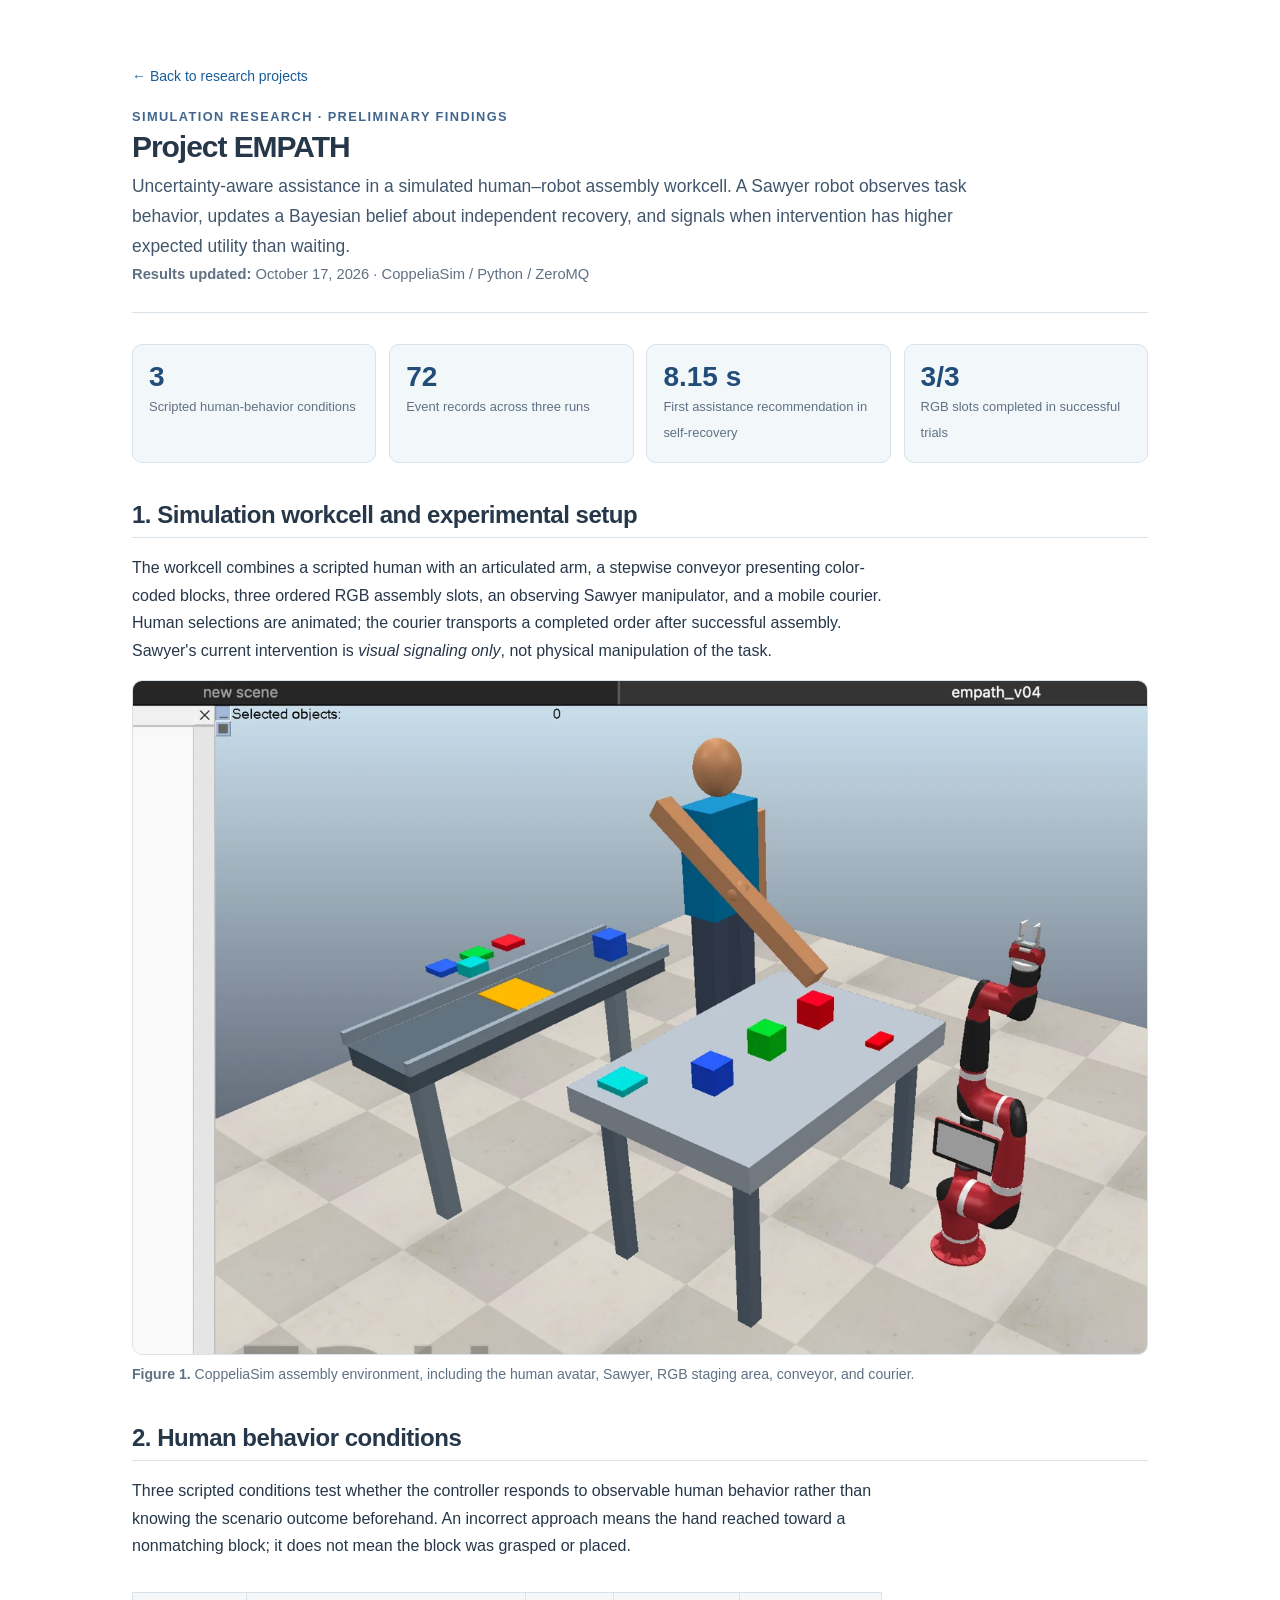
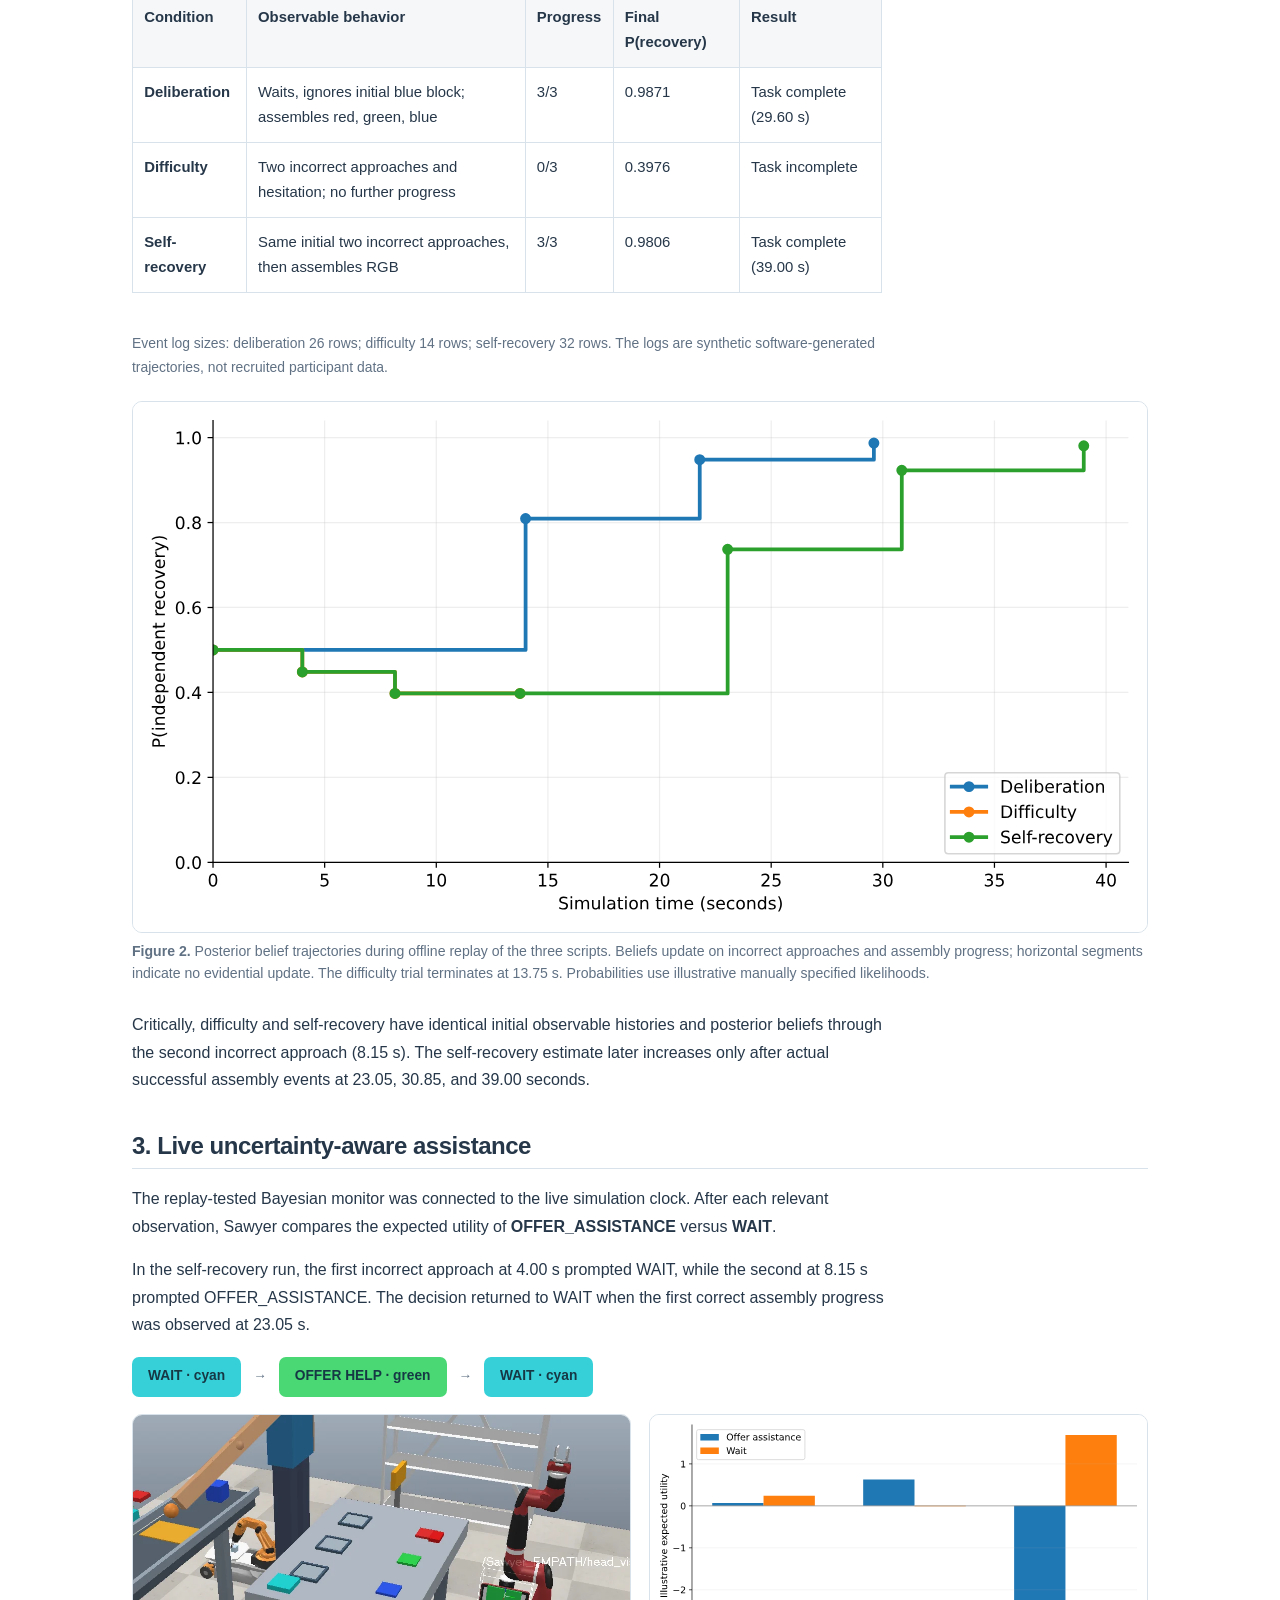
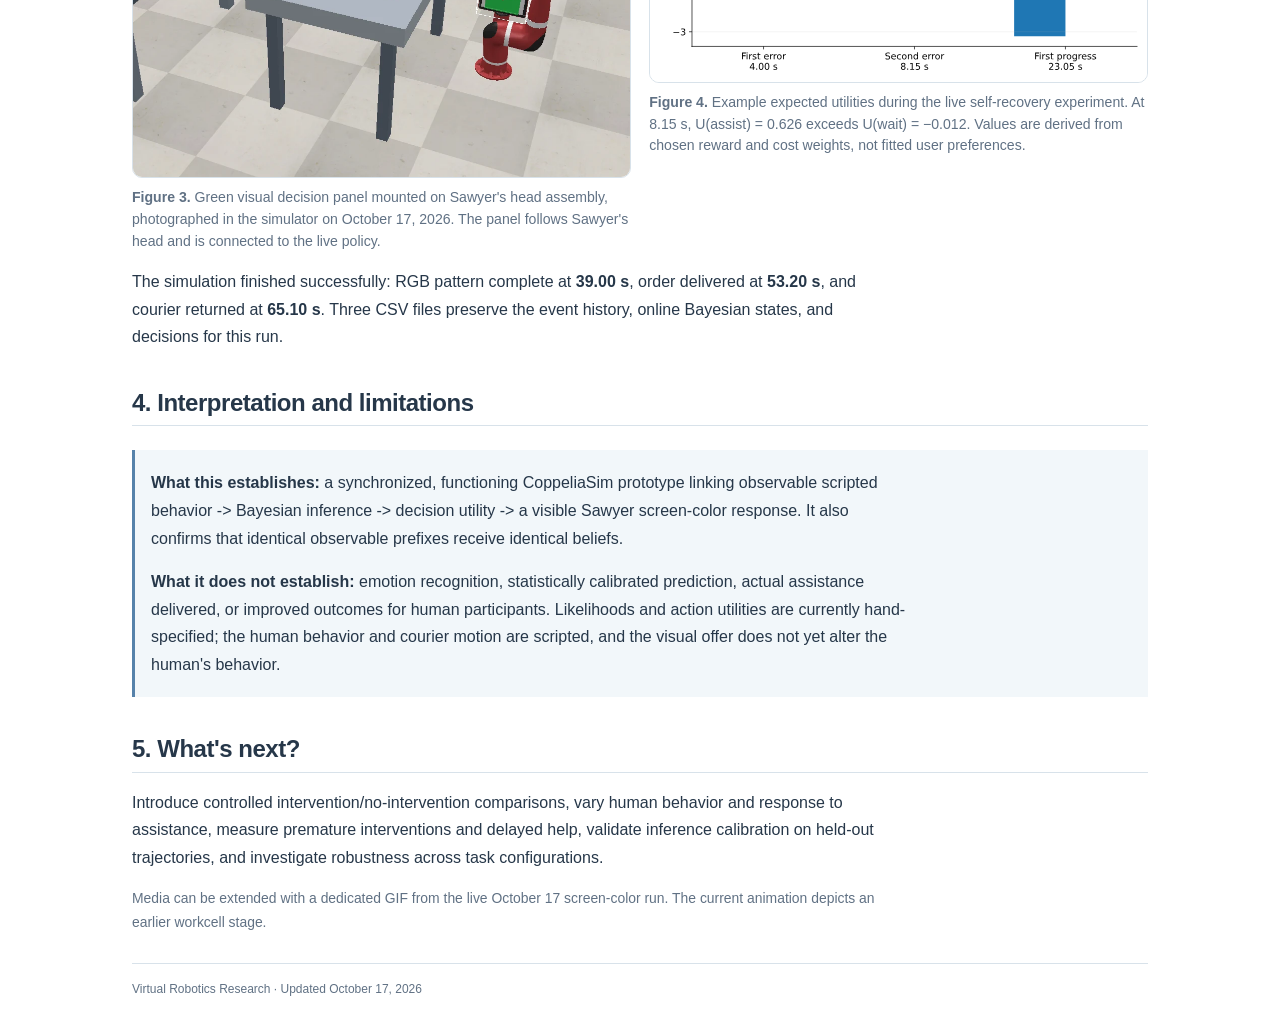
==== results/empath.html @ 3d7057f5 "Remove date line from empath.html Removed the date line from the live uncertainty-aware assistance s" ====
<!doctype html>
<html lang="en">
<head>
<meta charset="utf-8">
<meta name="viewport" content="width=device-width, initial-scale=1">
<meta name="description" content="Dated preliminary simulation results for Project EMPATH: online Bayesian human-state inference and uncertainty-aware robot assistance in CoppeliaSim.">
<title>Project EMPATH | Preliminary Results</title>
<link rel="stylesheet" href="../style.css">

<style>
  .empath-results {
    --ink: #263749;
    --muted: #607184;
    --line: #d8e2ea;
    --pale: #f2f7fa;
    color: var(--ink);
  }

  .empath-results h1 {
    letter-spacing: -.035em;
  }

  .empath-results h2 {
    margin-top: 2.25rem;
    border-bottom: 1px solid var(--line);
    padding-bottom: .45rem;
  }

  .empath-results h3 {
    margin: 1.2rem 0 .45rem;
  }

  .empath-results p {
    line-height: 1.72;
  }

  .empath-results .eyebrow {
    font-size: .8rem;
    letter-spacing: .11em;
    text-transform: uppercase;
    font-weight: 750;
    color: #41668e;
  }

  .empath-results .lead {
    max-width: 850px;
    font-size: 1.09rem;
    color: #41566c;
  }

  .empath-results .meta {
    font-size: .92rem;
    color: var(--muted);
  }

  .empath-results .metric-grid {
    display: grid;
    grid-template-columns: repeat(auto-fit, minmax(160px, 1fr));
    gap: .8rem;
    margin: 1.4rem 0;
  }

  .empath-results .metric {
    border: 1px solid var(--line);
    border-radius: 10px;
    background: var(--pale);
    padding: 1rem;
  }

  .empath-results .metric strong {
    display: block;
    font-size: 1.75rem;
    line-height: 1.15;
    color: #214d78;
  }

  .empath-results .metric span {
    font-size: .81rem;
    color: var(--muted);
  }

  .empath-results figure {
    margin: 1.35rem 0 1.65rem;
    padding: 0;
  }

  .empath-results figure img {
    display: block;
    width: 100%;
    height: auto;
    border: 1px solid var(--line);
    border-radius: 10px;
    background: white;
  }

  .empath-results figcaption {
    font-size: .88rem;
    line-height: 1.55;
    color: var(--muted);
    margin-top: .55rem;
  }

  .empath-results .figure-grid {
    display: grid;
    grid-template-columns: repeat(auto-fit, minmax(280px, 1fr));
    gap: 1.15rem;
  }

  .empath-results .figure-grid figure {
    margin: 0;
  }

  .empath-results .summary-table {
    width: 100%;
    border-collapse: collapse;
    font-size: .93rem;
  }

  .empath-results .summary-table th,
  .empath-results .summary-table td {
    padding: .78rem .7rem;
    border-bottom: 1px solid var(--line);
    text-align: left;
    vertical-align: top;
  }

  .empath-results .summary-table thead {
    background: var(--pale);
  }

  .empath-results .table-wrap {
    overflow-x: auto;
  }

  .empath-results .method-note {
    border-left: 3px solid #5682aa;
    padding: .2rem 1rem;
    background: var(--pale);
    margin: 1.5rem 0;
  }

  .empath-results .date-line {
    font-weight: 650;
    color: #426586;
  }

  .empath-results .screen-flow {
    display: flex;
    align-items: center;
    gap: .75rem;
    flex-wrap: wrap;
    margin: 1.1rem 0;
  }

  .empath-results .screen-flow span {
    display: inline-block;
    padding: .55rem 1rem;
    border-radius: 7px;
    color: #163845;
    font-weight: 750;
    font-size: .86rem;
  }

  .empath-results .screen-flow .cyan {
    background: #36d0d8;
  }

  .empath-results .screen-flow .green {
    background: #49d874;
  }

  .empath-results .screen-flow b {
    font-size: .85rem;
    color: var(--muted);
  }

  .empath-results .media-guide {
    font-size: .87rem;
    color: var(--muted);
  }

  @media (max-width: 600px) {
    .empath-results .summary-table {
      font-size: .82rem;
    }

    .empath-results .summary-table th,
    .empath-results .summary-table td {
      padding: .6rem .35rem;
    }
  }
</style>
</head>

<body>
<main class="site-wrap results-page empath-results">

<p>
  <a class="back-link" href="../index.html">
    ← Back to research projects
  </a>
</p>

<header class="masthead">
  <div class="eyebrow">
    Simulation research · Preliminary findings
  </div>

  <h1>Project EMPATH</h1>

  <p class="lead">
    Uncertainty-aware assistance in a simulated human–robot
    assembly workcell. A Sawyer robot observes task behavior,
    updates a Bayesian belief about independent recovery,
    and signals when intervention has higher expected utility
    than waiting.
  </p>

  <p class="meta">
    <strong>Results updated:</strong> October 17, 2026 ·
    CoppeliaSim / Python / ZeroMQ
  </p>
</header>

<div class="metric-grid" aria-label="Key experiment results">

  <div class="metric">
    <strong>3</strong>
    <span>Scripted human-behavior conditions</span>
  </div>

  <div class="metric">
    <strong>72</strong>
    <span>Event records across three runs</span>
  </div>

  <div class="metric">
    <strong>8.15 s</strong>
    <span>First assistance recommendation in self-recovery</span>
  </div>

  <div class="metric">
    <strong>3/3</strong>
    <span>RGB slots completed in successful trials</span>
  </div>

</div>


<!-- SECTION 1 -->

<section>
<h2>1. Simulation workcell and experimental setup</h2>

<p>
  The workcell combines a scripted human with an articulated
  arm, a stepwise conveyor presenting color-coded blocks,
  three ordered RGB assembly slots, an observing Sawyer
  manipulator, and a mobile courier. Human selections
  are animated; the courier transports a completed order
  after successful assembly. Sawyer's current intervention
  is <em>visual signaling only</em>, not physical manipulation
  of the task.
</p>

<div class="figure-grid">

  <figure>
    <img
      src="../assets/workcell-overview.webp"
      alt="CoppeliaSim workcell with human avatar, RGB blocks, conveyor, Sawyer robot and mobile courier"
      loading="lazy"
    >
    <figcaption>
      <strong>Figure 1.</strong>
      CoppeliaSim assembly environment, including the human
      avatar, Sawyer, RGB staging area, conveyor, and courier.
    </figcaption>
  </figure>


</div>
</section>


<!-- SECTION 2 -->

<section>
<h2>2. Human behavior conditions</h2>

<p>
  Three scripted conditions test whether the controller
  responds to observable human behavior rather than
  knowing the scenario outcome beforehand. An incorrect
  approach means the hand reached toward a nonmatching
  block; it does not mean the block was grasped or placed.
</p>

<div class="table-wrap">
<table class="summary-table">

<thead>
<tr>
  <th>Condition</th>
  <th>Observable behavior</th>
  <th>Progress</th>
  <th>Final P(recovery)</th>
  <th>Result</th>
</tr>
</thead>

<tbody>
<tr>
  <td><strong>Deliberation</strong></td>
  <td>
    Waits, ignores initial blue block;
    assembles red, green, blue
  </td>
  <td>3/3</td>
  <td>0.9871</td>
  <td>Task complete (29.60 s)</td>
</tr>

<tr>
  <td><strong>Difficulty</strong></td>
  <td>
    Two incorrect approaches and hesitation;
    no further progress
  </td>
  <td>0/3</td>
  <td>0.3976</td>
  <td>Task incomplete</td>
</tr>

<tr>
  <td><strong>Self-recovery</strong></td>
  <td>
    Same initial two incorrect approaches,
    then assembles RGB
  </td>
  <td>3/3</td>
  <td>0.9806</td>
  <td>Task complete (39.00 s)</td>
</tr>
</tbody>

</table>
</div>

<p class="media-guide">
  Event log sizes: deliberation 26 rows; difficulty 14 rows;
  self-recovery 32 rows. The logs are synthetic
  software-generated trajectories, not recruited participant data.
</p>

<figure>
  <img
    src="../assets/bayesian-trajectories.svg"
    alt="Step chart of recovery belief: deliberation rises from 0.5 to 0.987; difficulty falls to 0.398; self-recovery first falls to 0.398 then rises to 0.981"
    loading="lazy"
  >
  <figcaption>
    <strong>Figure 2.</strong>
    Posterior belief trajectories during offline replay
    of the three scripts. Beliefs update on incorrect
    approaches and assembly progress; horizontal segments
    indicate no evidential update. The difficulty trial
    terminates at 13.75 s. Probabilities use illustrative
    manually specified likelihoods.
  </figcaption>
</figure>

<p>
  Critically, difficulty and self-recovery have identical
  initial observable histories and posterior beliefs through
  the second incorrect approach (8.15 s). The self-recovery
  estimate later increases only after actual successful
  assembly events at 23.05, 30.85, and 39.00 seconds.
</p>

</section>


<!-- SECTION 3 -->

<section>
<h2>3. Live uncertainty-aware assistance</h2>

<p>
  The replay-tested Bayesian monitor was connected to
  the live simulation clock. After each relevant observation,
  Sawyer compares the expected utility of
  <strong>OFFER_ASSISTANCE</strong> versus
  <strong>WAIT</strong>.
</p>

<p>
  In the self-recovery run, the first incorrect approach
  at 4.00 s prompted WAIT, while the second at 8.15 s
  prompted OFFER_ASSISTANCE. The decision returned
  to WAIT when the first correct assembly progress
  was observed at 23.05 s.
</p>

<div class="screen-flow" aria-label="Screen color sequence">
  <span class="cyan">WAIT · cyan</span>
  <b>→</b>
  <span class="green">OFFER HELP · green</span>
  <b>→</b>
  <span class="cyan">WAIT · cyan</span>
</div>

<div class="figure-grid">

  <figure>
    <img
      src="../assets/sawyer-green-screen.webp"
      alt="Sawyer robot in CoppeliaSim with a green decision-display panel attached to its head"
      loading="lazy"
    >
    <figcaption>
      <strong>Figure 3.</strong>
      Green visual decision panel mounted on Sawyer's
      head assembly, photographed in the simulator
      on October 17, 2026. The panel follows Sawyer's head
      and is connected to the live policy.
    </figcaption>
  </figure>

  <figure>
    <img
      src="../assets/decision-utilities.svg"
      alt="Bar chart of calculated utilities for assisting and waiting after first error, second error, and first assembly progress"
      loading="lazy"
    >
    <figcaption>
      <strong>Figure 4.</strong>
      Example expected utilities during the live
      self-recovery experiment. At 8.15 s,
      U(assist) = 0.626 exceeds U(wait) = −0.012.
      Values are derived from chosen reward and cost weights,
      not fitted user preferences.
    </figcaption>
  </figure>

</div>

<p>
  The simulation finished successfully: RGB pattern complete
  at <strong>39.00 s</strong>, order delivered at
  <strong>53.20 s</strong>, and courier returned at
  <strong>65.10 s</strong>. Three CSV files preserve the
  event history, online Bayesian states, and decisions
  for this run.
</p>

</section>


<!-- SECTION 4 -->

<section>
<h2>4. Interpretation and limitations</h2>

<div class="method-note">

  <p>
    <strong>What this establishes:</strong>
    a synchronized, functioning CoppeliaSim prototype
    linking observable scripted behavior -> Bayesian inference
    -> decision utility -> a visible Sawyer screen-color response.
    It also confirms that identical observable prefixes
    receive identical beliefs.
  </p>

  <p>
    <strong>What it does not establish:</strong>
    emotion recognition, statistically calibrated prediction,
    actual assistance delivered, or improved outcomes for
    human participants. Likelihoods and action utilities
    are currently hand-specified; the human behavior and
    courier motion are scripted, and the visual offer does
    not yet alter the human's behavior.
  </p>

</div>
</section>


<!-- SECTION 5 -->

<section>
<h2>5. What's next?</h2>

<p>
  Introduce controlled intervention/no-intervention
  comparisons, vary human behavior and response to
  assistance, measure premature interventions and delayed
  help, validate inference calibration on held-out
  trajectories, and investigate robustness across
  task configurations.
</p>

<p class="media-guide">
  Media can be extended with a dedicated GIF from the
  live October 17 screen-color run. The current animation
  depicts an earlier workcell stage.
</p>

</section>

<footer>
  <span>
    Virtual Robotics Research · Updated October 17, 2026
  </span>
</footer>

</main>
</body>
</html>
---- style.css ----
:root{color-scheme:light;--ink:#212830;--muted:#667282;--link:#185c99;--line:#e2e7ed}
*{box-sizing:border-box}
html{scroll-behavior:smooth}
body{margin:0;background:#fff;color:var(--ink);font:16px/1.65 Arial,Helvetica,sans-serif}
.site-wrap{max-width:1080px;margin:0 auto;padding:46px 32px 24px}
h1,h2,h3{line-height:1.3;letter-spacing:-.02em}
h1{font-size:30px;margin:0 0 6px;font-weight:700}
.masthead p{margin:0;color:var(--muted);font-size:14px}
.masthead{border-bottom:1px solid var(--line);padding-bottom:25px;margin-bottom:31px}
h2{font-size:24px;margin:0 0 12px}
.intro{max-width:820px;margin:0 0 30px;color:#4d5967}
.project{display:grid;grid-template-columns:295px minmax(0,1fr);align-items:start;gap:28px;padding:26px 0;border-top:1px solid var(--line)}
.project-media{margin:0}.project-media img{display:block;width:100%;height:auto;aspect-ratio:320/205;object-fit:cover;border:1px solid #e2e8ee;border-radius:3px}
.project-details h3{font-size:19px;margin:0 0 6px;font-weight:700}
.project-meta{font-size:13px;color:var(--muted);margin:0 0 12px}
.project-details p:not(.project-meta):not(.project-links){margin:0 0 12px}
.project-links{margin:14px 0 0;font-size:14px;font-weight:600;display:flex;flex-wrap:wrap;gap:18px}
a{color:var(--link);text-decoration:none}a:hover{text-decoration:underline}a:focus-visible{outline:2px solid var(--link);outline-offset:3px}
.external{font-size:12px}
footer{border-top:1px solid var(--line);padding-top:16px;margin-top:28px;color:var(--muted);font-size:12px}
.results-page h2{margin-top:35px}.results-page h3{font-size:18px;margin-bottom:5px}.results-page p{max-width:760px}.back-link{font-size:14px}.summary-table{border-collapse:collapse;width:100%;max-width:750px;font-size:14px;margin:16px 0 25px}.summary-table th,.summary-table td{padding:11px 13px;border:1px solid var(--line);text-align:left;vertical-align:top}.summary-table th{background:#f5f7f9}.note{color:var(--muted);font-size:13px}
@media(max-width:680px){.site-wrap{padding:26px 20px 20px}h1{font-size:26px}.project{grid-template-columns:1fr;gap:15px}.project-media{max-width:420px}.intro{margin-bottom:24px}}

.project-status { display: inline-block; font-size: 0.82rem; font-weight: 650; color: #305789; background: #eaf2ff; border-radius: 3px; padding: 3px 8px; margin: 5px 0 8px; }

.dev-name {
  font-size: 1.1rem;
  font-weight: 600;
  color: #273447;
  margin: 8px 0;
}
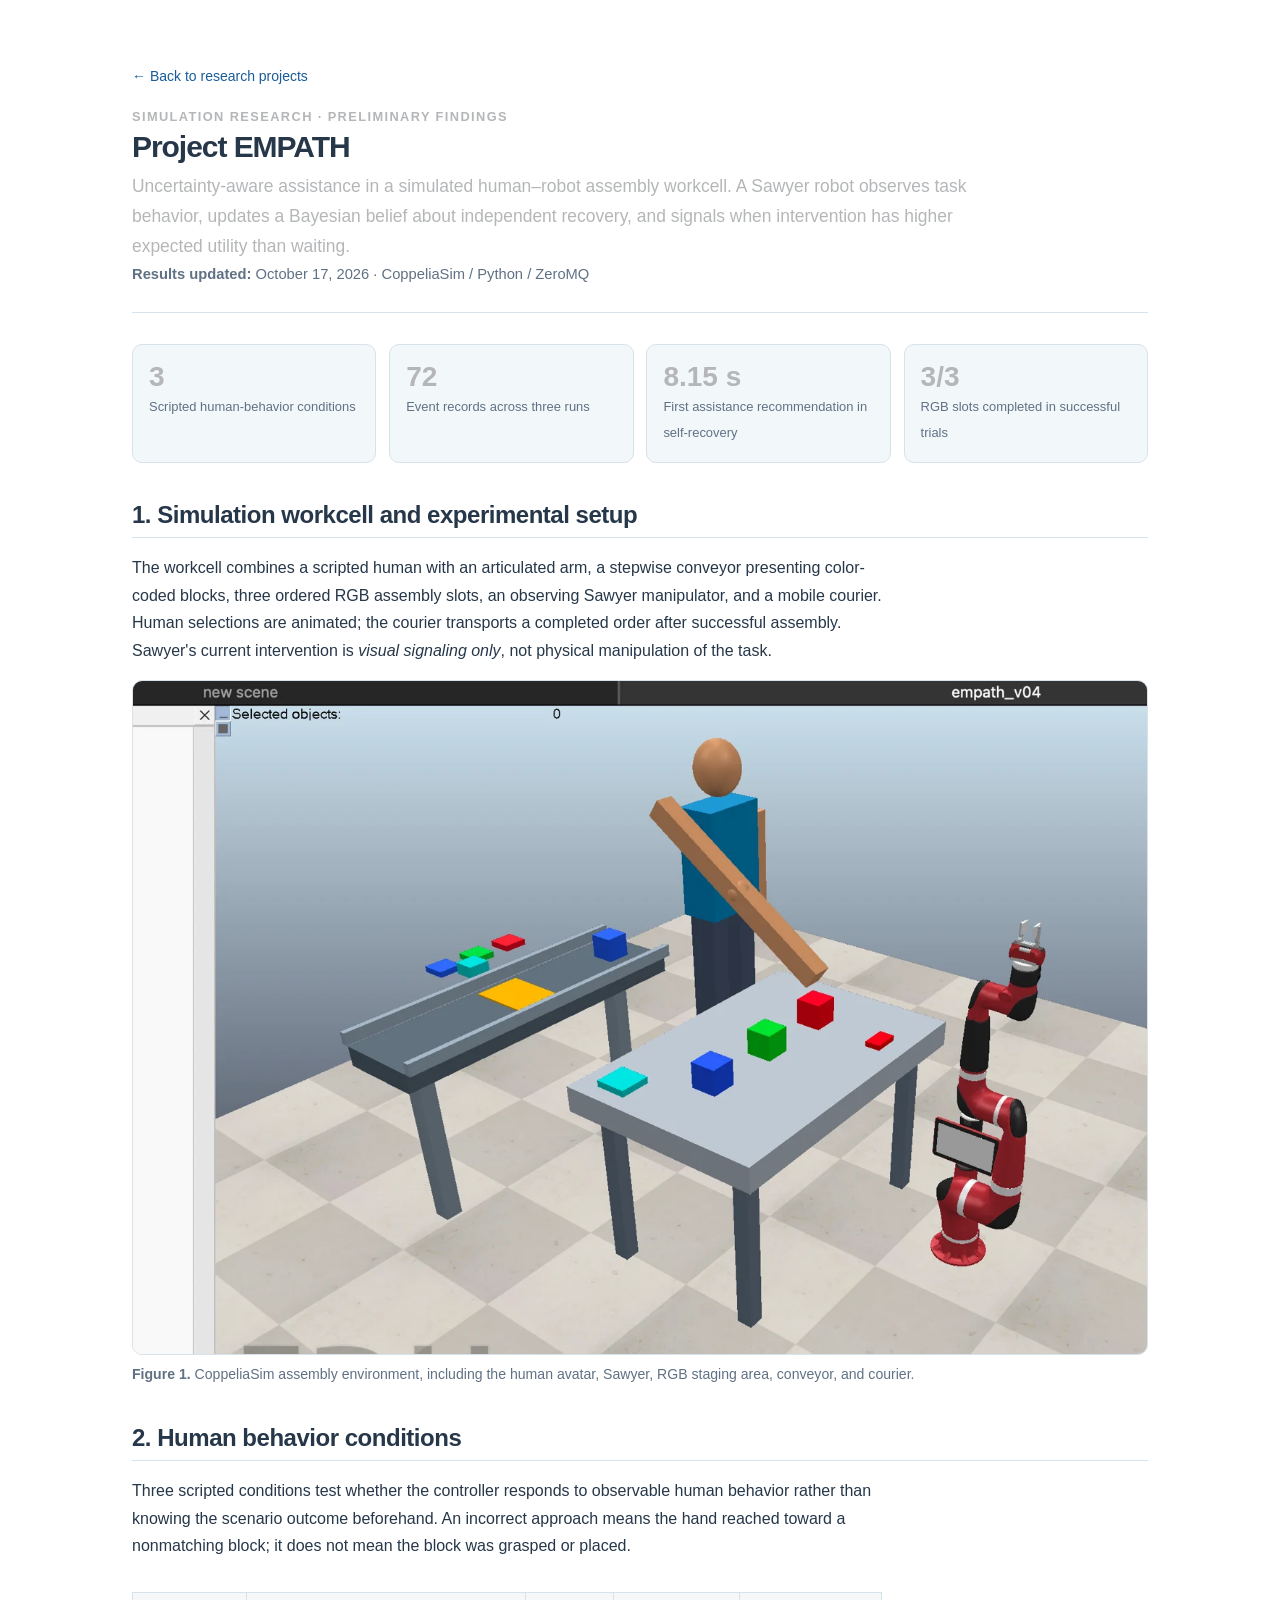
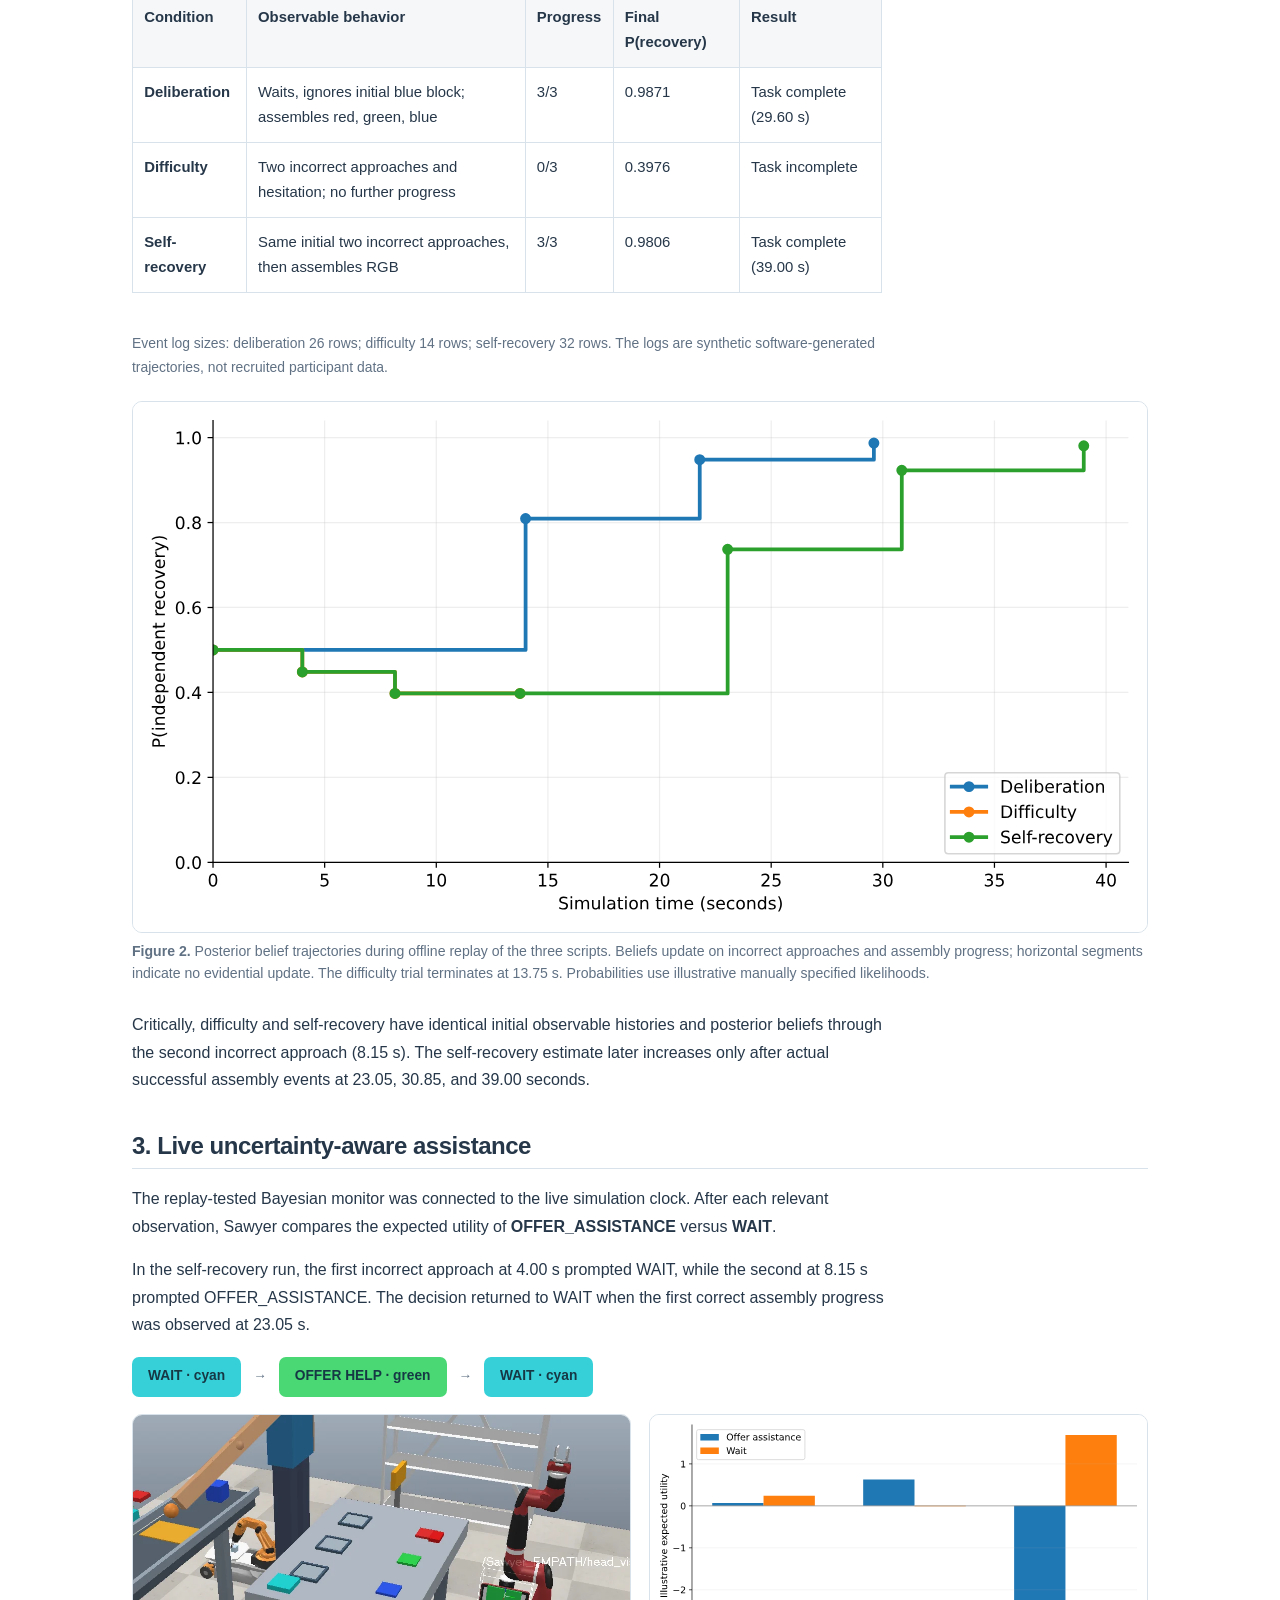
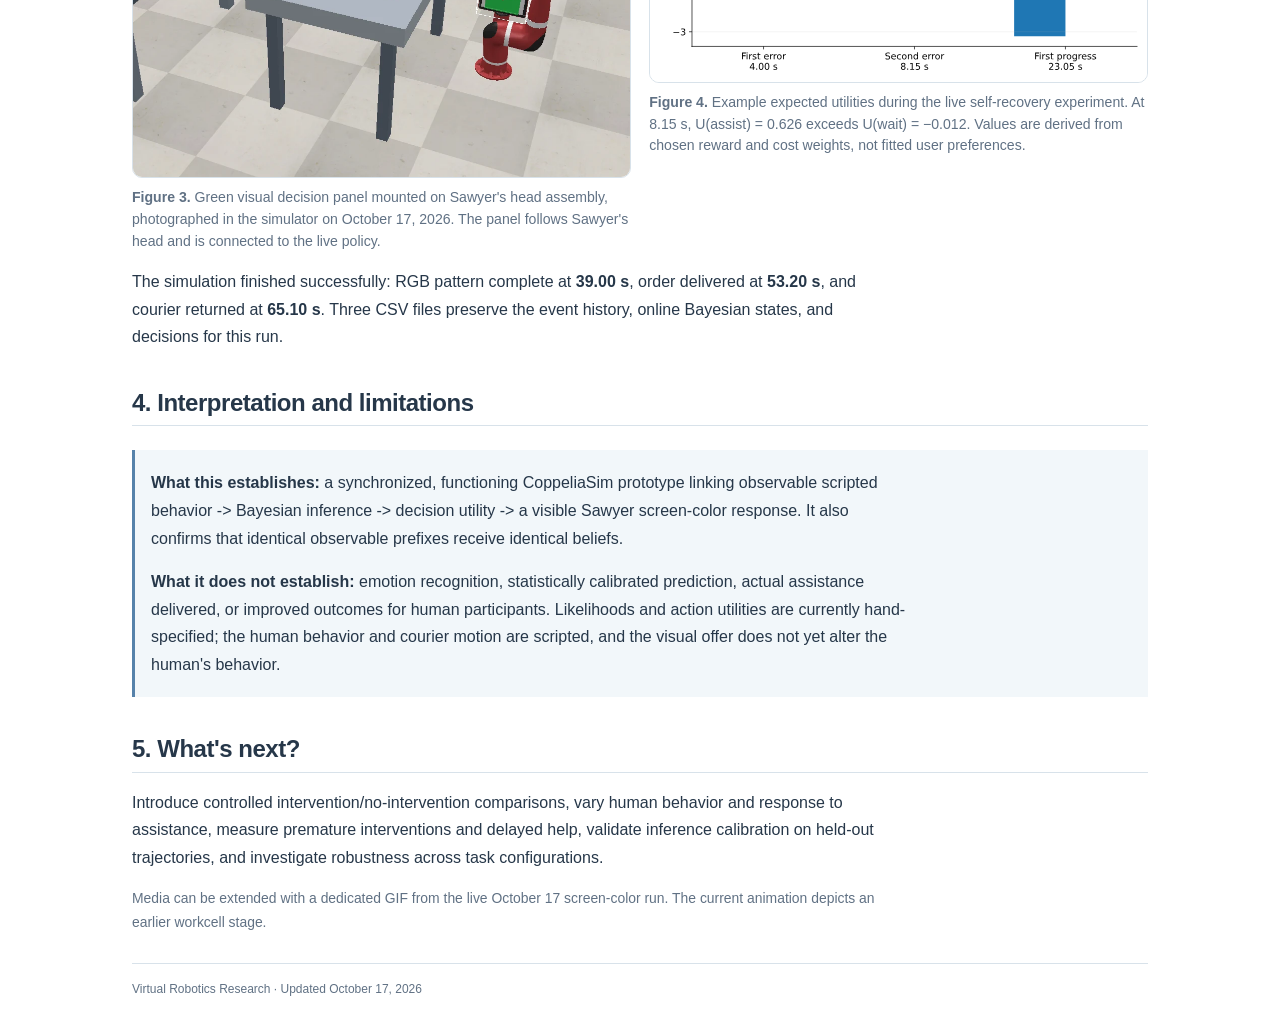
==== commit ce589629: "Change text colors in empath.html to #B4B6B8" ====
--- a/results/empath.html
+++ b/results/empath.html
@@ -40,13 +40,13 @@
     letter-spacing: .11em;
     text-transform: uppercase;
     font-weight: 750;
-    color: #41668e;
+    color: #B4B6B8;
   }
 
   .empath-results .lead {
     max-width: 850px;
     font-size: 1.09rem;
-    color: #41566c;
+    color: #B4B6B8;
   }
 
   .empath-results .meta {
@@ -72,7 +72,7 @@
     display: block;
     font-size: 1.75rem;
     line-height: 1.15;
-    color: #214d78;
+    color: #B4B6B8;
   }
 
   .empath-results .metric span {
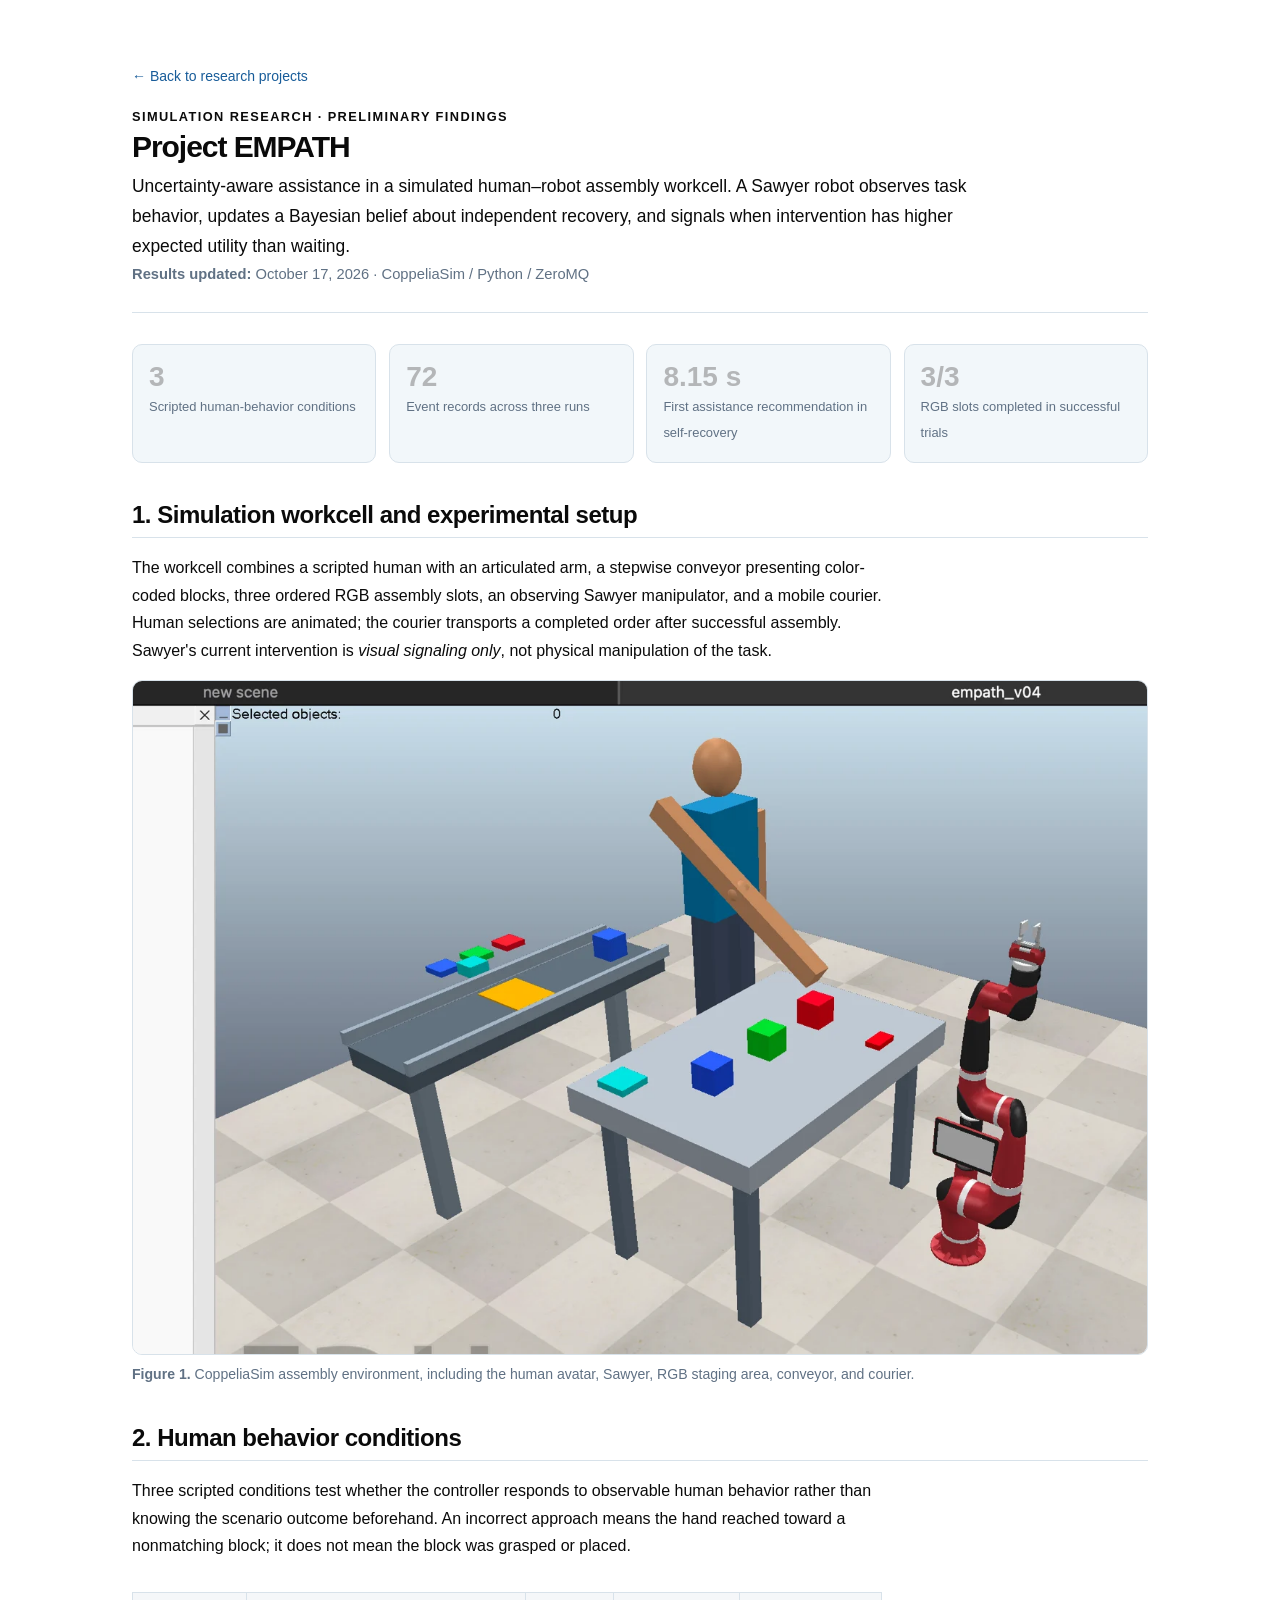
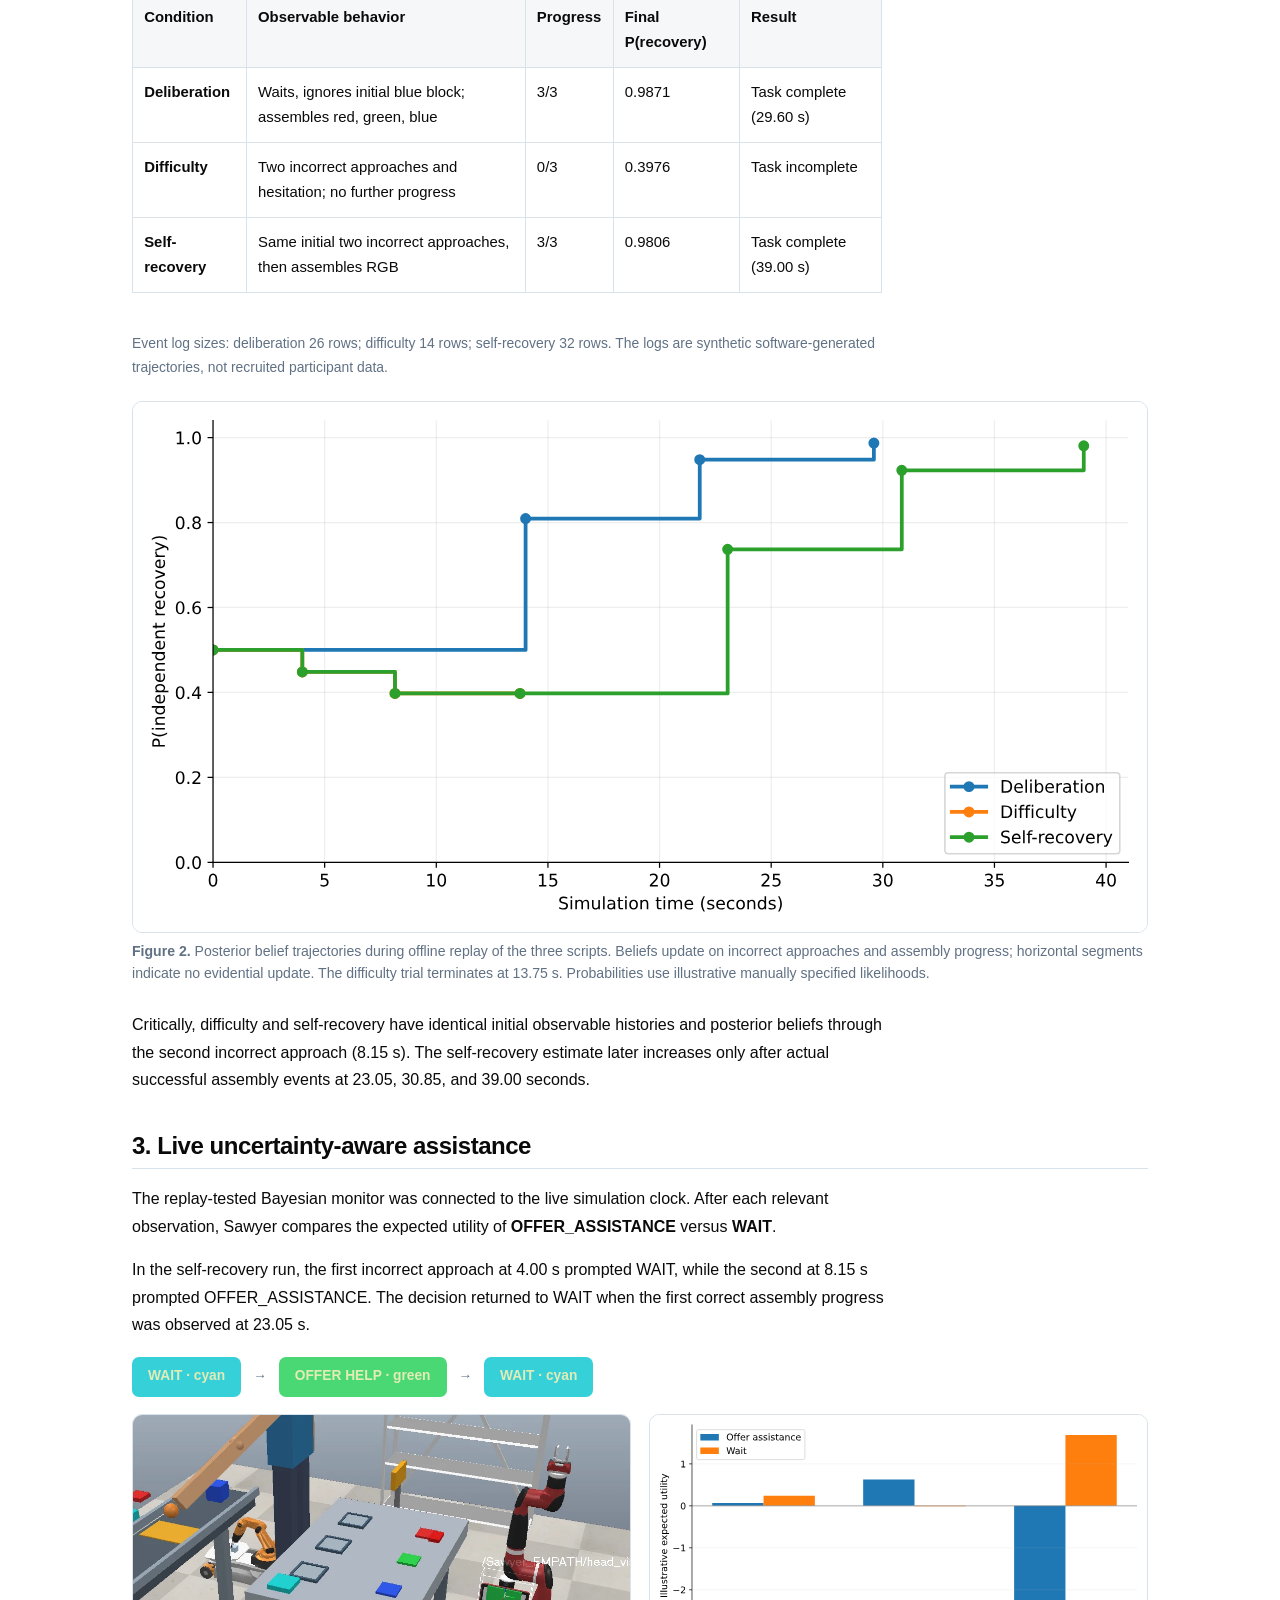
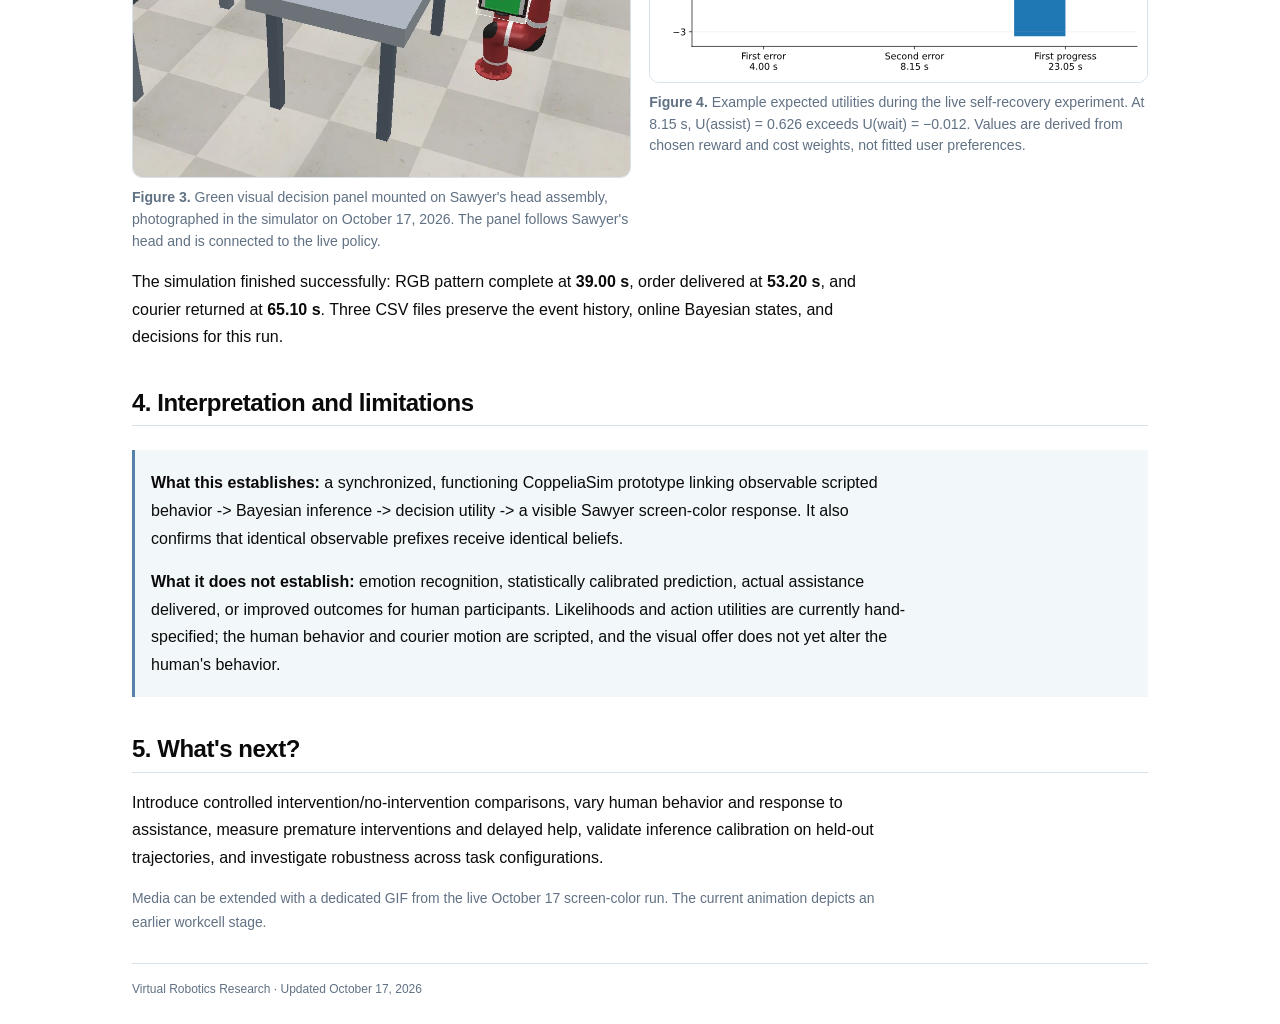
==== commit 1dfd40a6: "Change color variables in empath.html" ====
--- a/results/empath.html
+++ b/results/empath.html
@@ -10,7 +10,7 @@
 
 <style>
   .empath-results {
-    --ink: #263749;
+    --ink: #0A0A0A;
     --muted: #607184;
     --line: #d8e2ea;
     --pale: #f2f7fa;
@@ -40,13 +40,13 @@
     letter-spacing: .11em;
     text-transform: uppercase;
     font-weight: 750;
-    color: #B4B6B8;
+    color: #0A0A0A;
   }
 
   .empath-results .lead {
     max-width: 850px;
     font-size: 1.09rem;
-    color: #B4B6B8;
+    color: #0A0A0A;
   }
 
   .empath-results .meta {
@@ -157,7 +157,7 @@
     display: inline-block;
     padding: .55rem 1rem;
     border-radius: 7px;
-    color: #163845;
+    color: #E3EBB7;
     font-weight: 750;
     font-size: .86rem;
   }
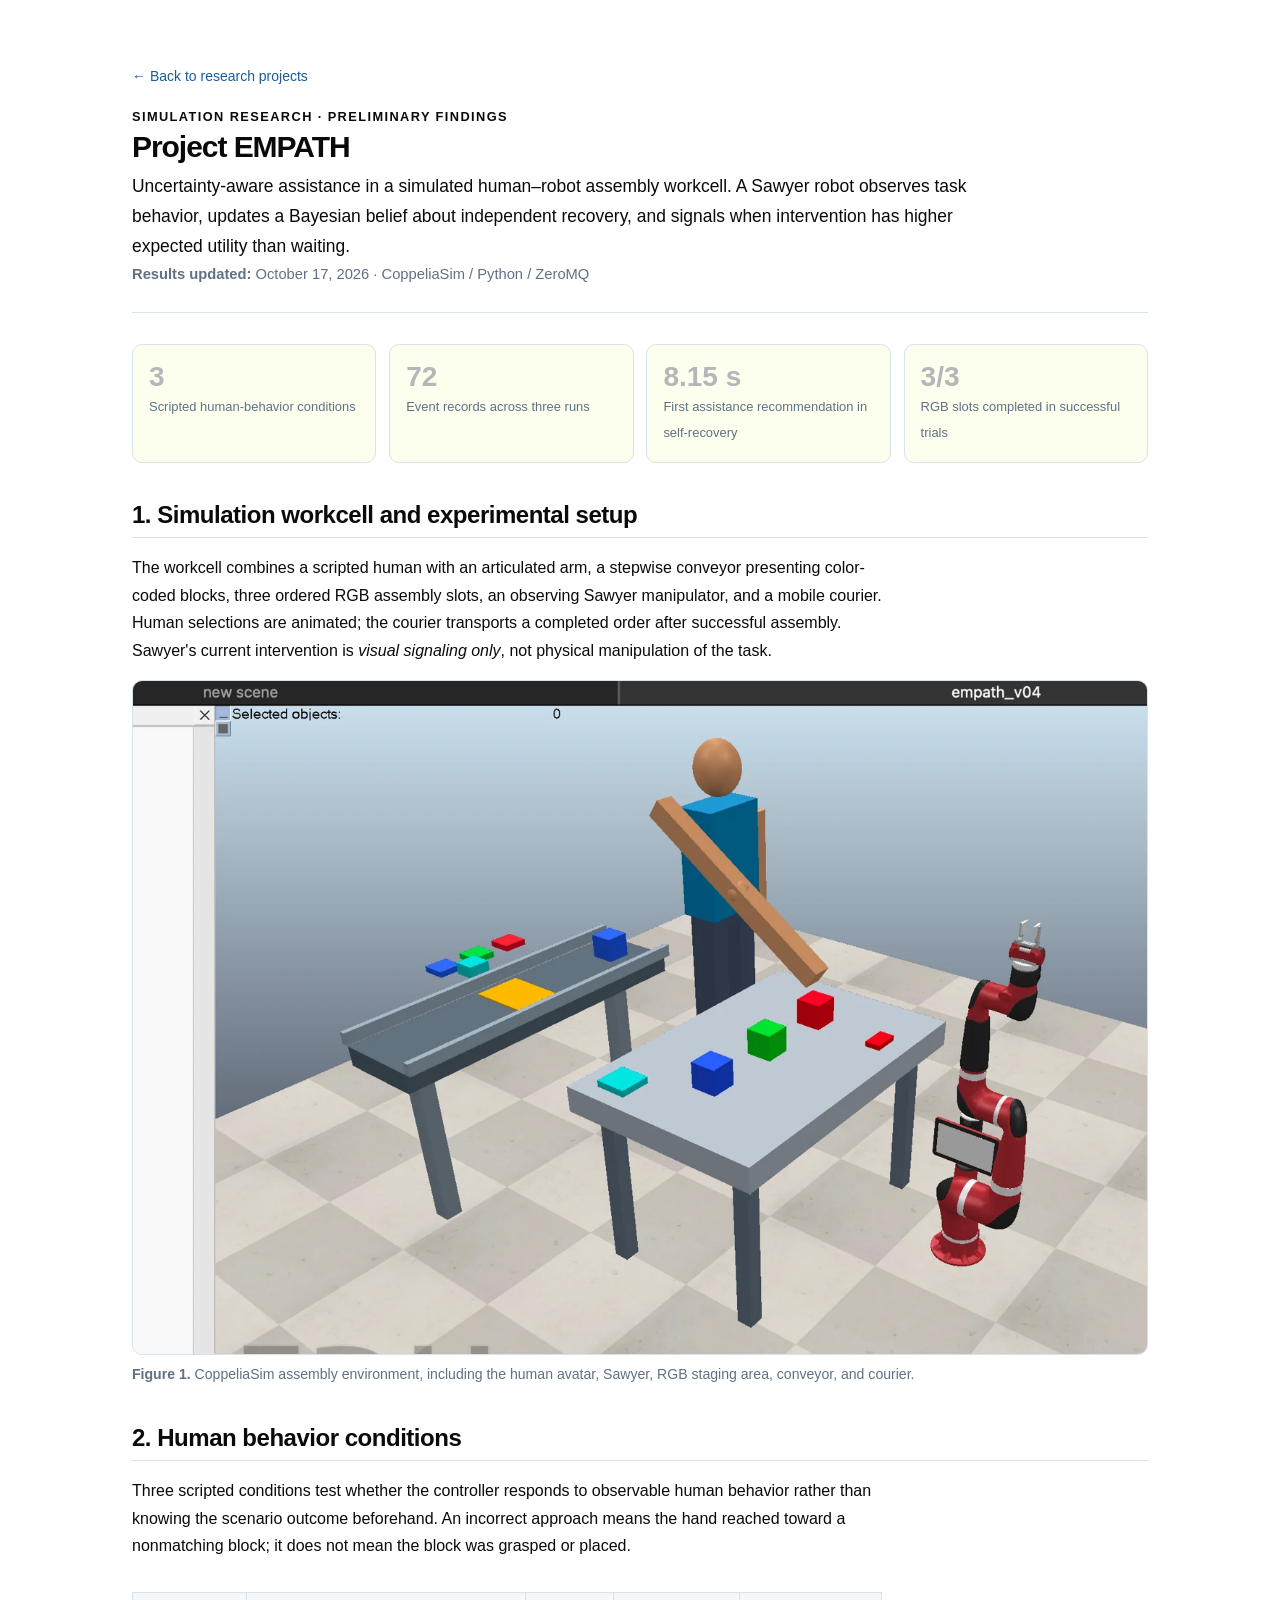
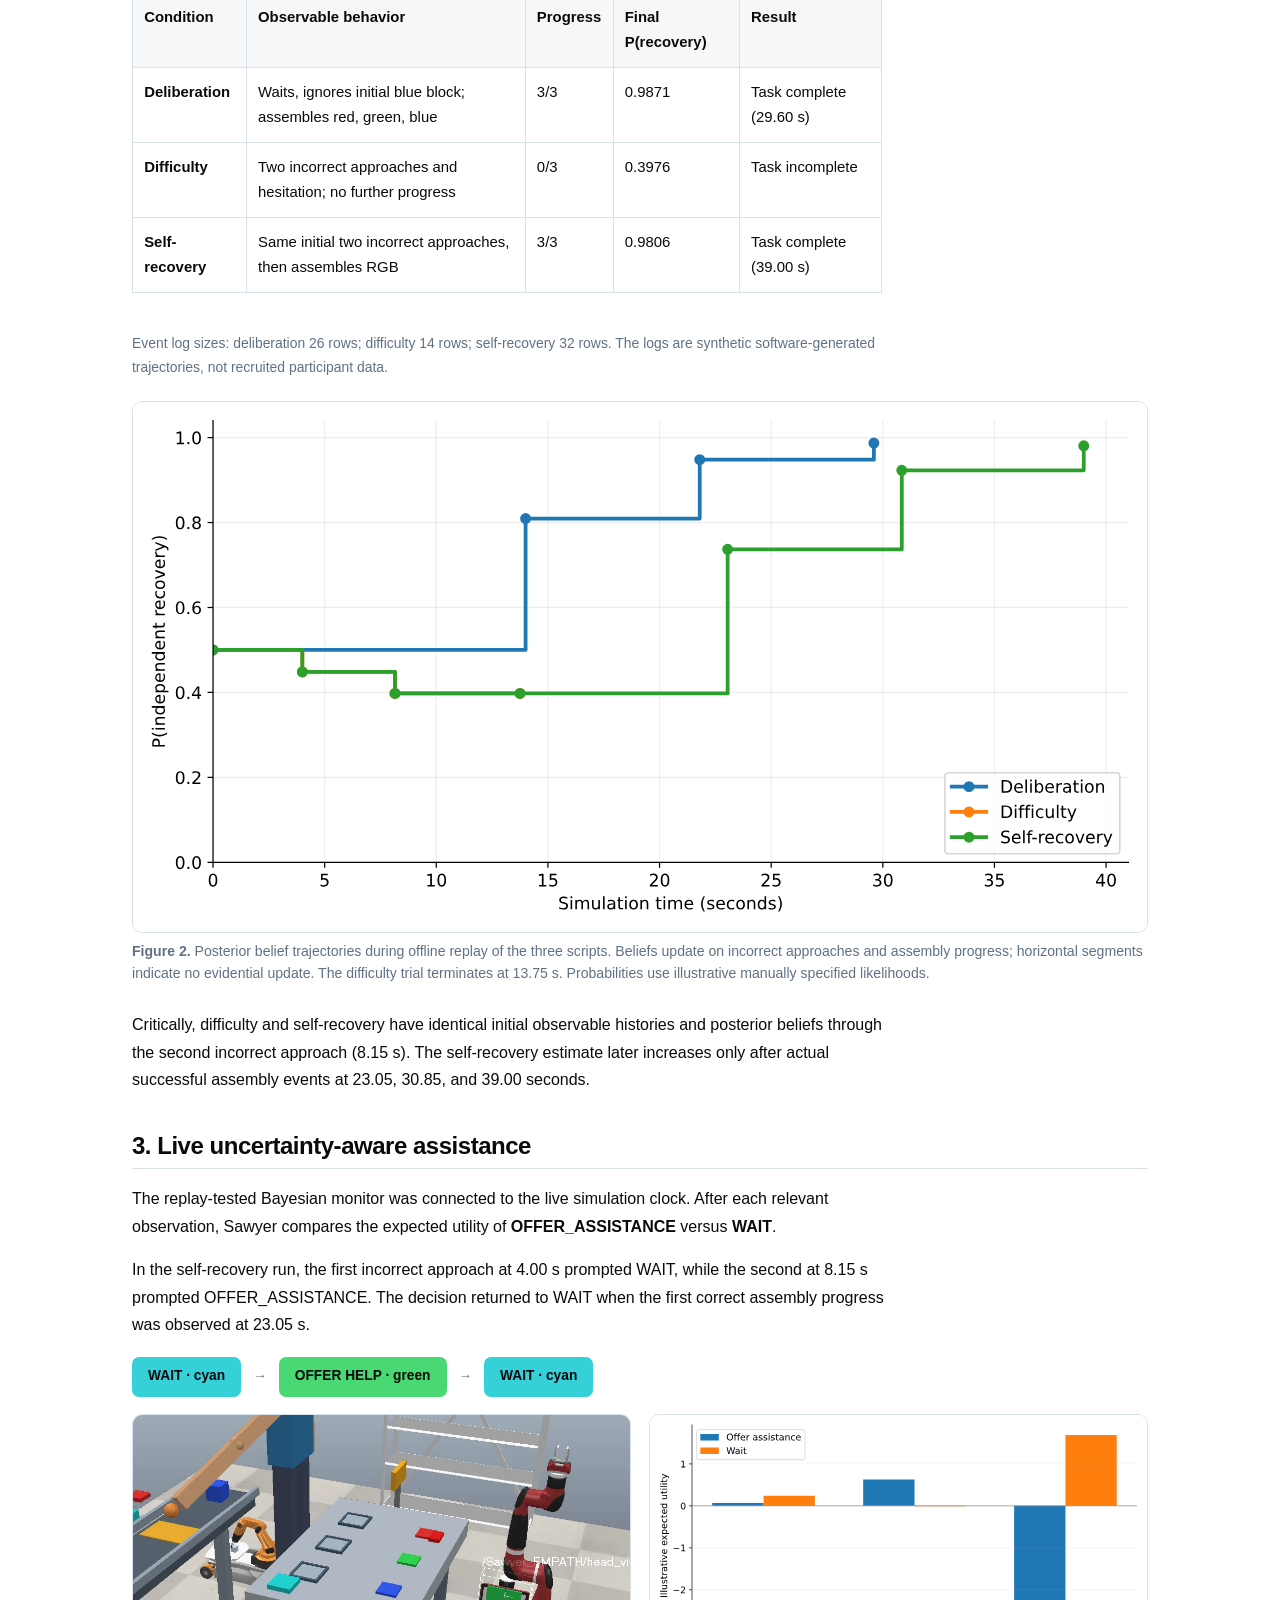
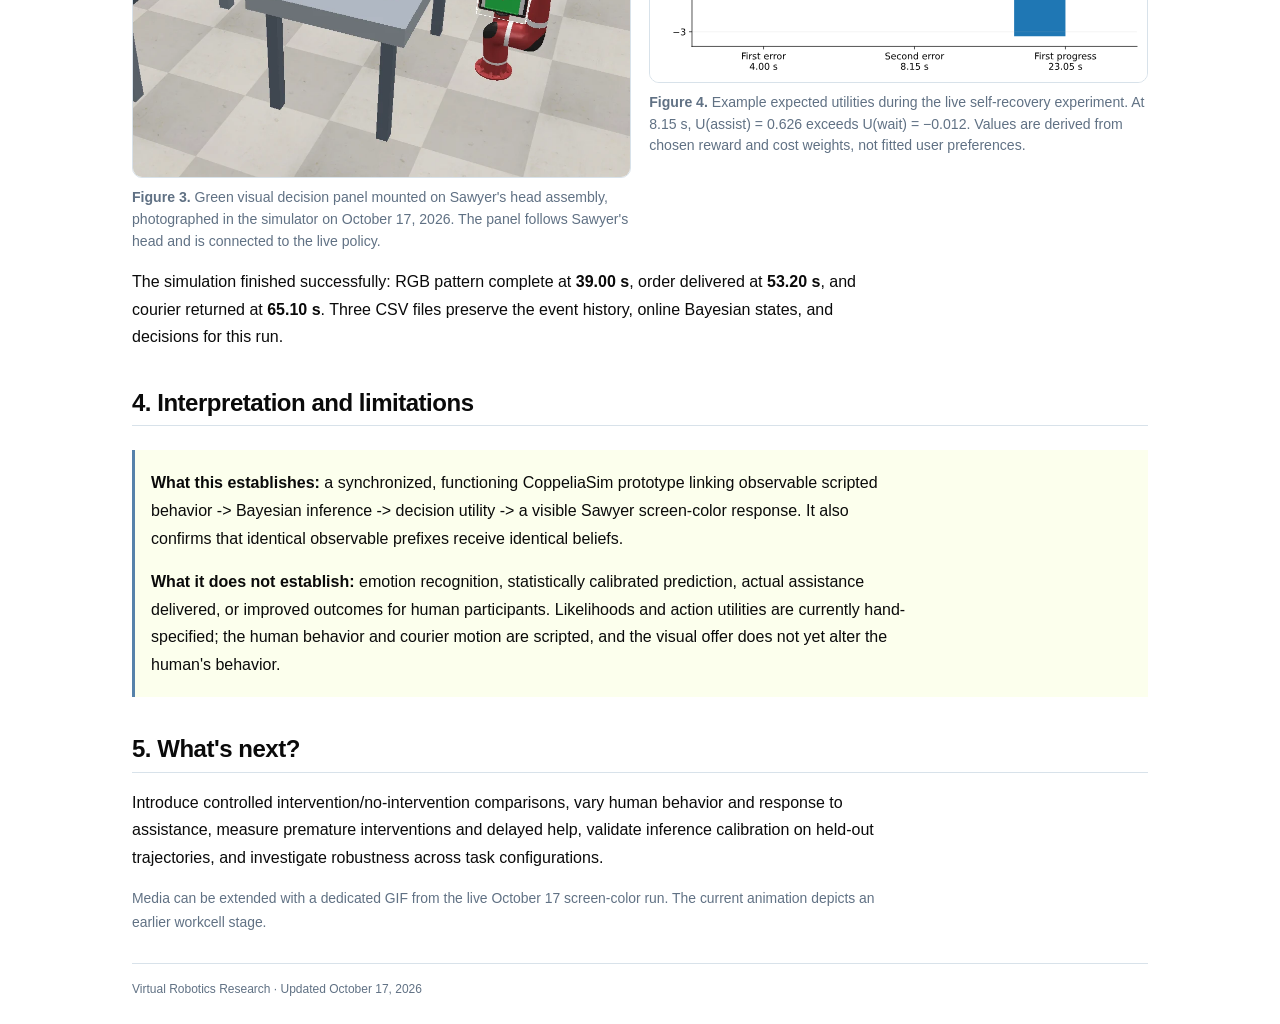
==== commit 12f3eb32: "Update color variables in empath.html" ====
--- a/results/empath.html
+++ b/results/empath.html
@@ -13,7 +13,7 @@
     --ink: #0A0A0A;
     --muted: #607184;
     --line: #d8e2ea;
-    --pale: #f2f7fa;
+    --pale: #FCFFED;
     color: var(--ink);
   }
 
@@ -157,7 +157,7 @@
     display: inline-block;
     padding: .55rem 1rem;
     border-radius: 7px;
-    color: #E3EBB7;
+    color: #0A0A0A;
     font-weight: 750;
     font-size: .86rem;
   }
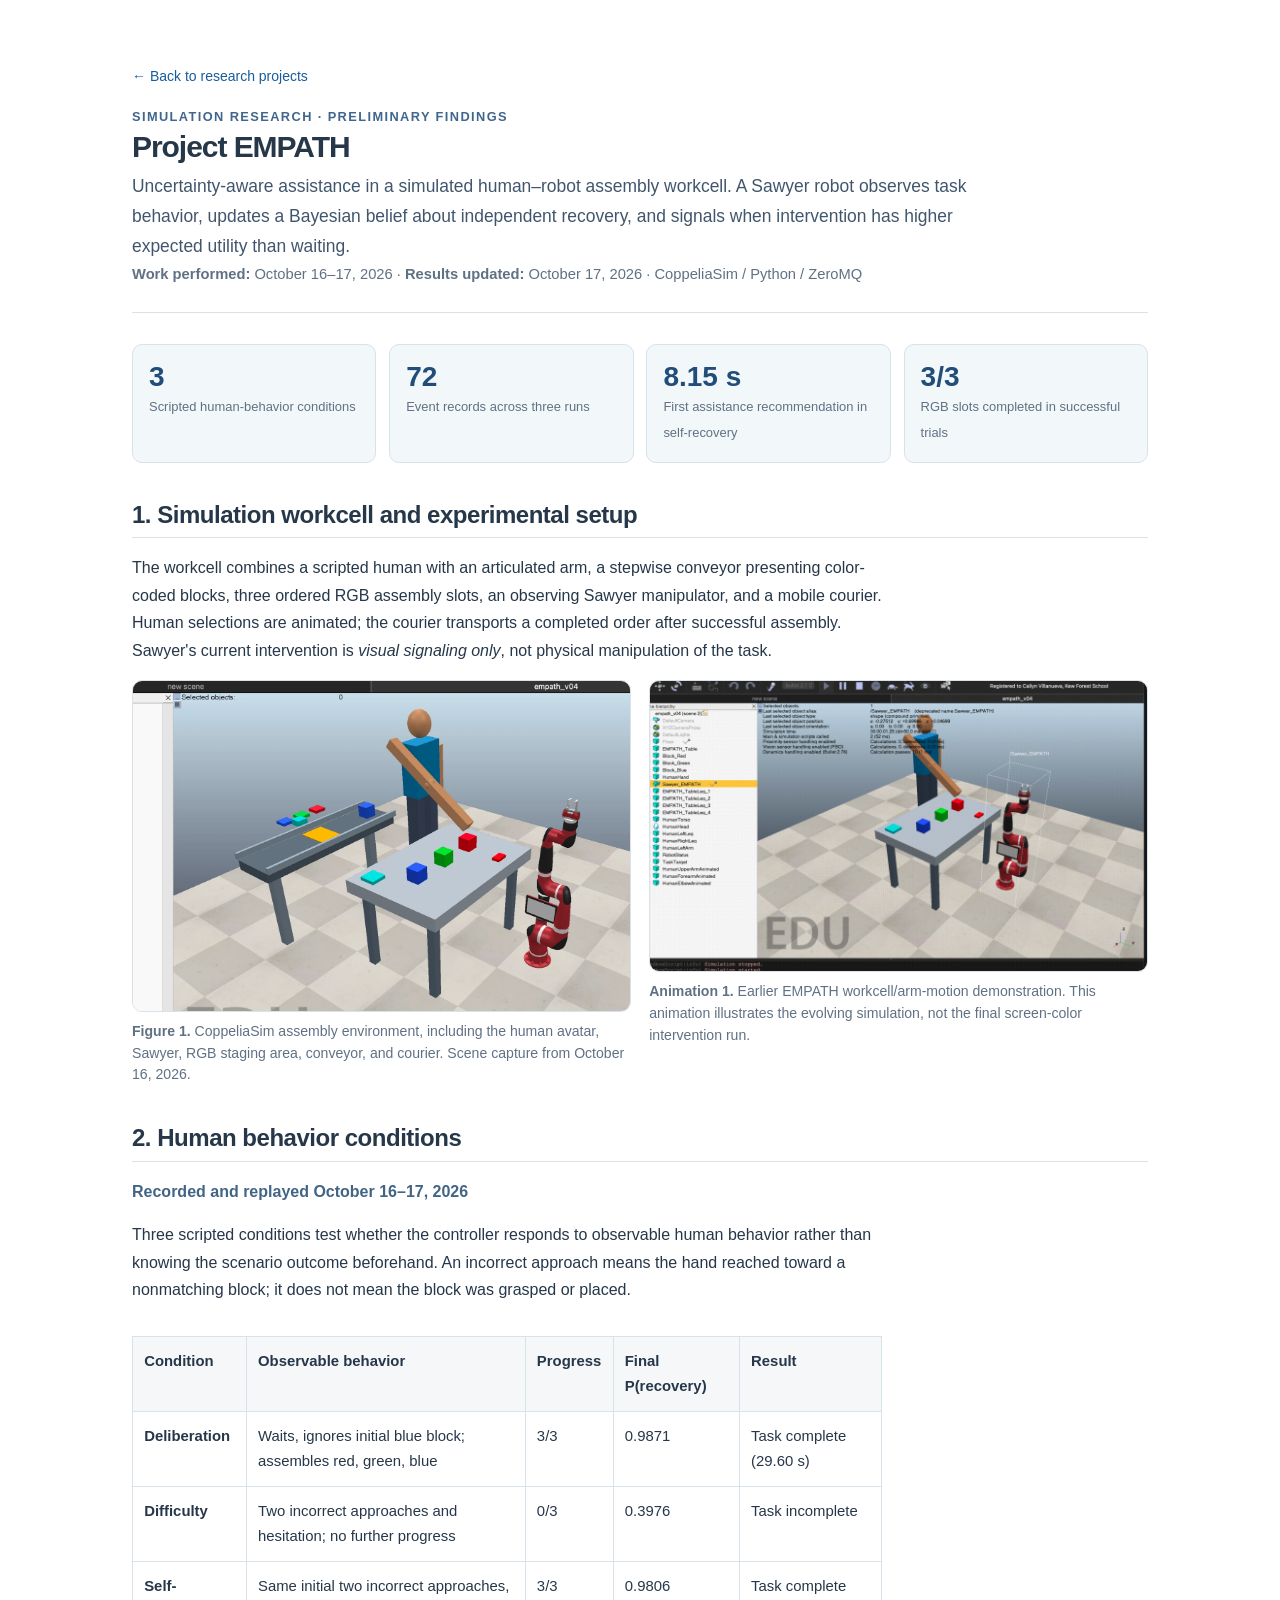
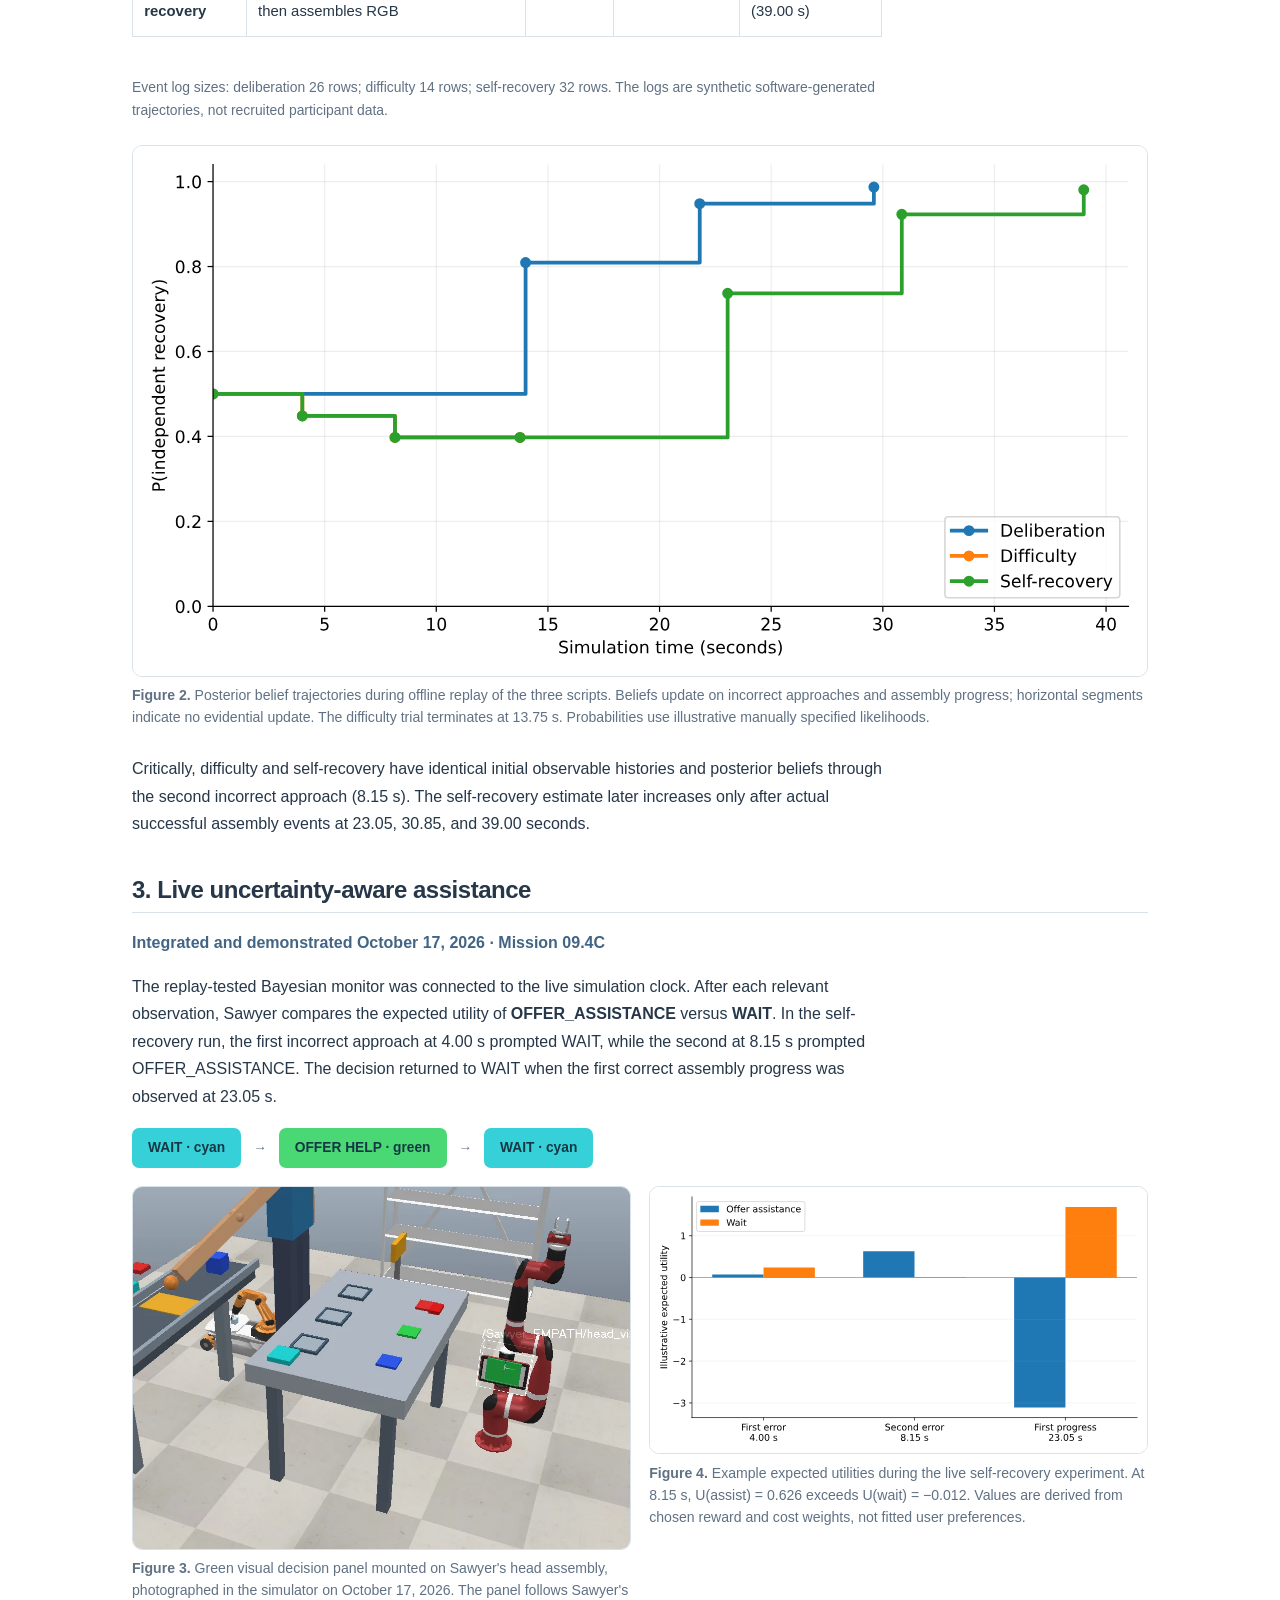
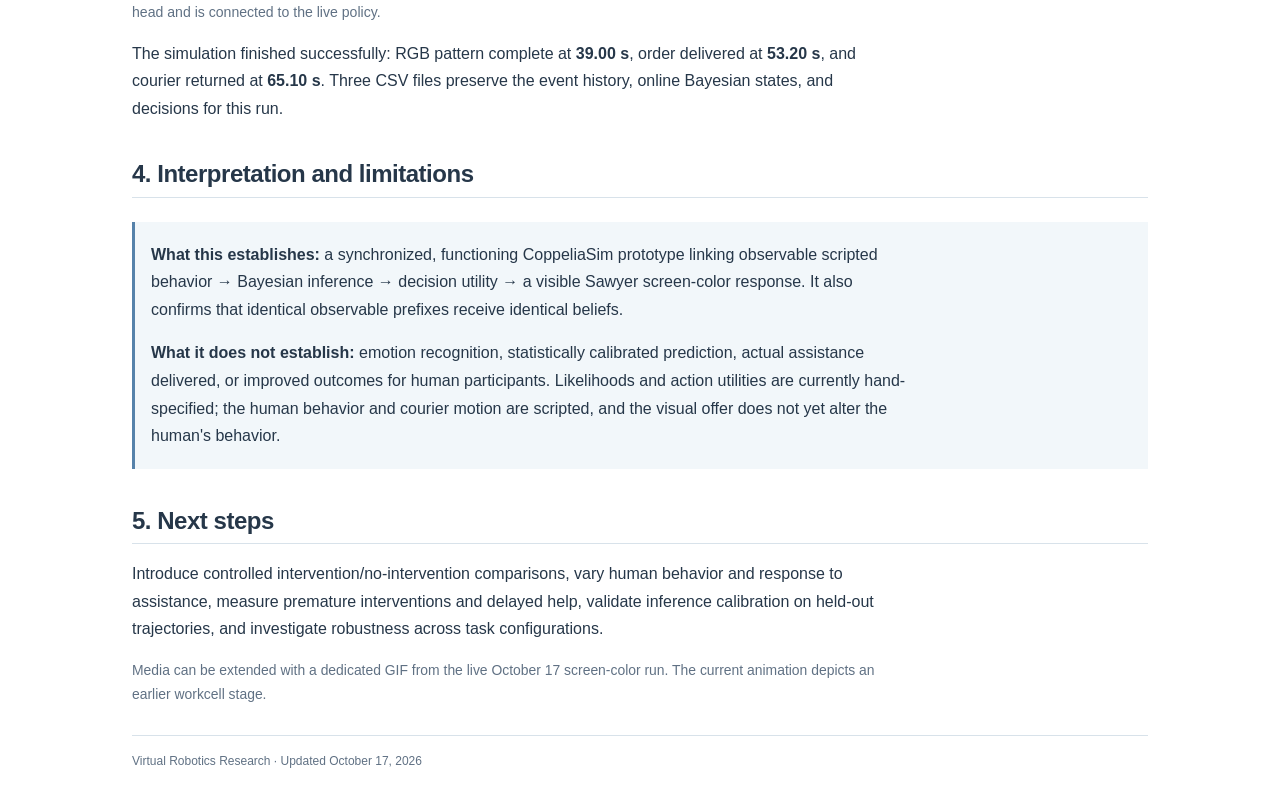
==== commit 1175e2fb: "Add files via upload" ====
--- a/results/empath.html
+++ b/results/empath.html
@@ -1,521 +1,83 @@
-
 <!doctype html>
 <html lang="en">
 <head>
-<meta charset="utf-8">
-<meta name="viewport" content="width=device-width, initial-scale=1">
+<meta charset="utf-8"><meta name="viewport" content="width=device-width, initial-scale=1">
 <meta name="description" content="Dated preliminary simulation results for Project EMPATH: online Bayesian human-state inference and uncertainty-aware robot assistance in CoppeliaSim.">
 <title>Project EMPATH | Preliminary Results</title>
 <link rel="stylesheet" href="../style.css">
-
 <style>
-  .empath-results {
-    --ink: #0A0A0A;
-    --muted: #607184;
-    --line: #d8e2ea;
-    --pale: #FCFFED;
-    color: var(--ink);
-  }
-
-  .empath-results h1 {
-    letter-spacing: -.035em;
-  }
-
-  .empath-results h2 {
-    margin-top: 2.25rem;
-    border-bottom: 1px solid var(--line);
-    padding-bottom: .45rem;
-  }
-
-  .empath-results h3 {
-    margin: 1.2rem 0 .45rem;
-  }
-
-  .empath-results p {
-    line-height: 1.72;
-  }
-
-  .empath-results .eyebrow {
-    font-size: .8rem;
-    letter-spacing: .11em;
-    text-transform: uppercase;
-    font-weight: 750;
-    color: #0A0A0A;
-  }
-
-  .empath-results .lead {
-    max-width: 850px;
-    font-size: 1.09rem;
-    color: #0A0A0A;
-  }
-
-  .empath-results .meta {
-    font-size: .92rem;
-    color: var(--muted);
-  }
-
-  .empath-results .metric-grid {
-    display: grid;
-    grid-template-columns: repeat(auto-fit, minmax(160px, 1fr));
-    gap: .8rem;
-    margin: 1.4rem 0;
-  }
-
-  .empath-results .metric {
-    border: 1px solid var(--line);
-    border-radius: 10px;
-    background: var(--pale);
-    padding: 1rem;
-  }
-
-  .empath-results .metric strong {
-    display: block;
-    font-size: 1.75rem;
-    line-height: 1.15;
-    color: #B4B6B8;
-  }
-
-  .empath-results .metric span {
-    font-size: .81rem;
-    color: var(--muted);
-  }
-
-  .empath-results figure {
-    margin: 1.35rem 0 1.65rem;
-    padding: 0;
-  }
-
-  .empath-results figure img {
-    display: block;
-    width: 100%;
-    height: auto;
-    border: 1px solid var(--line);
-    border-radius: 10px;
-    background: white;
-  }
-
-  .empath-results figcaption {
-    font-size: .88rem;
-    line-height: 1.55;
-    color: var(--muted);
-    margin-top: .55rem;
-  }
-
-  .empath-results .figure-grid {
-    display: grid;
-    grid-template-columns: repeat(auto-fit, minmax(280px, 1fr));
-    gap: 1.15rem;
-  }
-
-  .empath-results .figure-grid figure {
-    margin: 0;
-  }
-
-  .empath-results .summary-table {
-    width: 100%;
-    border-collapse: collapse;
-    font-size: .93rem;
-  }
-
-  .empath-results .summary-table th,
-  .empath-results .summary-table td {
-    padding: .78rem .7rem;
-    border-bottom: 1px solid var(--line);
-    text-align: left;
-    vertical-align: top;
-  }
-
-  .empath-results .summary-table thead {
-    background: var(--pale);
-  }
-
-  .empath-results .table-wrap {
-    overflow-x: auto;
-  }
-
-  .empath-results .method-note {
-    border-left: 3px solid #5682aa;
-    padding: .2rem 1rem;
-    background: var(--pale);
-    margin: 1.5rem 0;
-  }
-
-  .empath-results .date-line {
-    font-weight: 650;
-    color: #426586;
-  }
-
-  .empath-results .screen-flow {
-    display: flex;
-    align-items: center;
-    gap: .75rem;
-    flex-wrap: wrap;
-    margin: 1.1rem 0;
-  }
-
-  .empath-results .screen-flow span {
-    display: inline-block;
-    padding: .55rem 1rem;
-    border-radius: 7px;
-    color: #0A0A0A;
-    font-weight: 750;
-    font-size: .86rem;
-  }
-
-  .empath-results .screen-flow .cyan {
-    background: #36d0d8;
-  }
-
-  .empath-results .screen-flow .green {
-    background: #49d874;
-  }
-
-  .empath-results .screen-flow b {
-    font-size: .85rem;
-    color: var(--muted);
-  }
-
-  .empath-results .media-guide {
-    font-size: .87rem;
-    color: var(--muted);
-  }
-
-  @media (max-width: 600px) {
-    .empath-results .summary-table {
-      font-size: .82rem;
-    }
-
-    .empath-results .summary-table th,
-    .empath-results .summary-table td {
-      padding: .6rem .35rem;
-    }
-  }
+  .empath-results{--ink:#263749;--muted:#607184;--line:#d8e2ea;--pale:#f2f7fa;color:var(--ink)}
+  .empath-results h1{letter-spacing:-.035em}.empath-results h2{margin-top:2.25rem;border-bottom:1px solid var(--line);padding-bottom:.45rem}
+  .empath-results h3{margin:1.2rem 0 .45rem}.empath-results p{line-height:1.72}
+  .empath-results .eyebrow{font-size:.8rem;letter-spacing:.11em;text-transform:uppercase;font-weight:750;color:#41668e}
+  .empath-results .lead{max-width:850px;font-size:1.09rem;color:#41566c}
+  .empath-results .meta{font-size:.92rem;color:var(--muted)}
+  .empath-results .metric-grid{display:grid;grid-template-columns:repeat(auto-fit,minmax(160px,1fr));gap:.8rem;margin:1.4rem 0}
+  .empath-results .metric{border:1px solid var(--line);border-radius:10px;background:var(--pale);padding:1rem}
+  .empath-results .metric strong{display:block;font-size:1.75rem;line-height:1.15;color:#214d78}.empath-results .metric span{font-size:.81rem;color:var(--muted)}
+  .empath-results figure{margin:1.35rem 0 1.65rem;padding:0}.empath-results figure img{display:block;width:100%;height:auto;border:1px solid var(--line);border-radius:10px;background:white}
+  .empath-results figcaption{font-size:.88rem;line-height:1.55;color:var(--muted);margin-top:.55rem}
+  .empath-results .figure-grid{display:grid;grid-template-columns:repeat(auto-fit,minmax(280px,1fr));gap:1.15rem}
+  .empath-results .figure-grid figure{margin:0}.empath-results .summary-table{width:100%;border-collapse:collapse;font-size:.93rem}
+  .empath-results .summary-table th,.empath-results .summary-table td{padding:.78rem .7rem;border-bottom:1px solid var(--line);text-align:left;vertical-align:top}
+  .empath-results .summary-table thead{background:var(--pale)}.empath-results .table-wrap{overflow-x:auto}
+  .empath-results .method-note{border-left:3px solid #5682aa;padding:.2rem 1rem;background:var(--pale);margin:1.5rem 0}
+  .empath-results .date-line{font-weight:650;color:#426586}.empath-results .screen-flow{display:flex;align-items:center;gap:.75rem;flex-wrap:wrap;margin:1.1rem 0}
+  .empath-results .screen-flow span{display:inline-block;padding:.55rem 1rem;border-radius:7px;color:#163845;font-weight:750;font-size:.86rem}
+  .empath-results .screen-flow .cyan{background:#36d0d8}.empath-results .screen-flow .green{background:#49d874}.empath-results .screen-flow b{font-size:.85rem;color:var(--muted)}
+  .empath-results .media-guide{font-size:.87rem;color:var(--muted)}
+  @media(max-width:600px){.empath-results .summary-table{font-size:.82rem}.empath-results .summary-table th,.empath-results .summary-table td{padding:.6rem .35rem}}
 </style>
 </head>
-
-<body>
-<main class="site-wrap results-page empath-results">
-
-<p>
-  <a class="back-link" href="../index.html">
-    ← Back to research projects
-  </a>
-</p>
-
+<body><main class="site-wrap results-page empath-results">
+<p><a class="back-link" href="../index.html">← Back to research projects</a></p>
 <header class="masthead">
-  <div class="eyebrow">
-    Simulation research · Preliminary findings
-  </div>
-
-  <h1>Project EMPATH</h1>
-
-  <p class="lead">
-    Uncertainty-aware assistance in a simulated human–robot
-    assembly workcell. A Sawyer robot observes task behavior,
-    updates a Bayesian belief about independent recovery,
-    and signals when intervention has higher expected utility
-    than waiting.
-  </p>
-
-  <p class="meta">
-    <strong>Results updated:</strong> October 17, 2026 ·
-    CoppeliaSim / Python / ZeroMQ
-  </p>
+ <div class="eyebrow">Simulation research · Preliminary findings</div>
+ <h1>Project EMPATH</h1>
+ <p class="lead">Uncertainty-aware assistance in a simulated human–robot assembly workcell. A Sawyer robot observes task behavior, updates a Bayesian belief about independent recovery, and signals when intervention has higher expected utility than waiting.</p>
+ <p class="meta"><strong>Work performed:</strong> October 16–17, 2026 · <strong>Results updated:</strong> October 17, 2026 · CoppeliaSim / Python / ZeroMQ</p>
 </header>
-
 <div class="metric-grid" aria-label="Key experiment results">
-
-  <div class="metric">
-    <strong>3</strong>
-    <span>Scripted human-behavior conditions</span>
-  </div>
-
-  <div class="metric">
-    <strong>72</strong>
-    <span>Event records across three runs</span>
-  </div>
-
-  <div class="metric">
-    <strong>8.15 s</strong>
-    <span>First assistance recommendation in self-recovery</span>
-  </div>
-
-  <div class="metric">
-    <strong>3/3</strong>
-    <span>RGB slots completed in successful trials</span>
-  </div>
-
+ <div class="metric"><strong>3</strong><span>Scripted human-behavior conditions</span></div>
+ <div class="metric"><strong>72</strong><span>Event records across three runs</span></div>
+ <div class="metric"><strong>8.15 s</strong><span>First assistance recommendation in self-recovery</span></div>
+ <div class="metric"><strong>3/3</strong><span>RGB slots completed in successful trials</span></div>
 </div>
-
-
-<!-- SECTION 1 -->
-
-<section>
-<h2>1. Simulation workcell and experimental setup</h2>
-
-<p>
-  The workcell combines a scripted human with an articulated
-  arm, a stepwise conveyor presenting color-coded blocks,
-  three ordered RGB assembly slots, an observing Sawyer
-  manipulator, and a mobile courier. Human selections
-  are animated; the courier transports a completed order
-  after successful assembly. Sawyer's current intervention
-  is <em>visual signaling only</em>, not physical manipulation
-  of the task.
-</p>
-
+<section><h2>1. Simulation workcell and experimental setup</h2>
+<p>The workcell combines a scripted human with an articulated arm, a stepwise conveyor presenting color-coded blocks, three ordered RGB assembly slots, an observing Sawyer manipulator, and a mobile courier. Human selections are animated; the courier transports a completed order after successful assembly. Sawyer's current intervention is <em>visual signaling only</em>, not physical manipulation of the task.</p>
 <div class="figure-grid">
-
-  <figure>
-    <img
-      src="../assets/workcell-overview.webp"
-      alt="CoppeliaSim workcell with human avatar, RGB blocks, conveyor, Sawyer robot and mobile courier"
-      loading="lazy"
-    >
-    <figcaption>
-      <strong>Figure 1.</strong>
-      CoppeliaSim assembly environment, including the human
-      avatar, Sawyer, RGB staging area, conveyor, and courier.
-    </figcaption>
-  </figure>
-
-
+ <figure><img src="../assets/workcell-overview.webp" alt="CoppeliaSim workcell with human avatar, RGB blocks, conveyor, Sawyer robot and mobile courier" loading="lazy"><figcaption><strong>Figure 1.</strong> CoppeliaSim assembly environment, including the human avatar, Sawyer, RGB staging area, conveyor, and courier. Scene capture from October 16, 2026.</figcaption></figure>
+ <figure><img src="../assets/early-workcell-demo.gif" alt="Animated CoppeliaSim demonstration of early human arm and workcell motion" loading="lazy"><figcaption><strong>Animation 1.</strong> Earlier EMPATH workcell/arm-motion demonstration. This animation illustrates the evolving simulation, not the final screen-color intervention run.</figcaption></figure>
+</div></section>
+<section><h2>2. Human behavior conditions</h2>
+<p class="date-line">Recorded and replayed October 16–17, 2026</p>
+<p>Three scripted conditions test whether the controller responds to observable human behavior rather than knowing the scenario outcome beforehand. An incorrect approach means the hand reached toward a nonmatching block; it does not mean the block was grasped or placed.</p>
+<div class="table-wrap"><table class="summary-table"><thead><tr><th>Condition</th><th>Observable behavior</th><th>Progress</th><th>Final P(recovery)</th><th>Result</th></tr></thead><tbody>
+<tr><td><strong>Deliberation</strong></td><td>Waits, ignores initial blue block; assembles red, green, blue</td><td>3/3</td><td>0.9871</td><td>Task complete (29.60 s)</td></tr>
+<tr><td><strong>Difficulty</strong></td><td>Two incorrect approaches and hesitation; no further progress</td><td>0/3</td><td>0.3976</td><td>Task incomplete</td></tr>
+<tr><td><strong>Self-recovery</strong></td><td>Same initial two incorrect approaches, then assembles RGB</td><td>3/3</td><td>0.9806</td><td>Task complete (39.00 s)</td></tr>
+</tbody></table></div>
+<p class="media-guide">Event log sizes: deliberation 26 rows; difficulty 14 rows; self-recovery 32 rows. The logs are synthetic software-generated trajectories, not recruited participant data.</p>
+<figure><img src="../assets/bayesian-trajectories.svg" alt="Step chart of recovery belief: deliberation rises from 0.5 to 0.987; difficulty falls to 0.398; self-recovery first falls to 0.398 then rises to 0.981" loading="lazy"><figcaption><strong>Figure 2.</strong> Posterior belief trajectories during offline replay of the three scripts. Beliefs update on incorrect approaches and assembly progress; horizontal segments indicate no evidential update. The difficulty trial terminates at 13.75 s. Probabilities use illustrative manually specified likelihoods.</figcaption></figure>
+<p>Critically, difficulty and self-recovery have identical initial observable histories and posterior beliefs through the second incorrect approach (8.15 s). The self-recovery estimate later increases only after actual successful assembly events at 23.05, 30.85, and 39.00 seconds.</p>
+</section>
+<section><h2>3. Live uncertainty-aware assistance</h2>
+<p class="date-line">Integrated and demonstrated October 17, 2026 · Mission 09.4C</p>
+<p>The replay-tested Bayesian monitor was connected to the live simulation clock. After each relevant observation, Sawyer compares the expected utility of <strong>OFFER_ASSISTANCE</strong> versus <strong>WAIT</strong>. In the self-recovery run, the first incorrect approach at 4.00 s prompted WAIT, while the second at 8.15 s prompted OFFER_ASSISTANCE. The decision returned to WAIT when the first correct assembly progress was observed at 23.05 s.</p>
+<div class="screen-flow" aria-label="Screen color sequence"><span class="cyan">WAIT · cyan</span><b>→</b><span class="green">OFFER HELP · green</span><b>→</b><span class="cyan">WAIT · cyan</span></div>
+<div class="figure-grid">
+ <figure><img src="../assets/sawyer-green-screen.webp" alt="Sawyer robot in CoppeliaSim with a green decision-display panel attached to its head" loading="lazy"><figcaption><strong>Figure 3.</strong> Green visual decision panel mounted on Sawyer's head assembly, photographed in the simulator on October 17, 2026. The panel follows Sawyer's head and is connected to the live policy.</figcaption></figure>
+ <figure><img src="../assets/decision-utilities.svg" alt="Bar chart of calculated utilities for assisting and waiting after first error, second error, and first assembly progress" loading="lazy"><figcaption><strong>Figure 4.</strong> Example expected utilities during the live self-recovery experiment. At 8.15 s, U(assist) = 0.626 exceeds U(wait) = −0.012. Values are derived from chosen reward and cost weights, not fitted user preferences.</figcaption></figure>
 </div>
+<p>The simulation finished successfully: RGB pattern complete at <strong>39.00 s</strong>, order delivered at <strong>53.20 s</strong>, and courier returned at <strong>65.10 s</strong>. Three CSV files preserve the event history, online Bayesian states, and decisions for this run.</p>
 </section>
-
-
-<!-- SECTION 2 -->
-
-<section>
-<h2>2. Human behavior conditions</h2>
-
-<p>
-  Three scripted conditions test whether the controller
-  responds to observable human behavior rather than
-  knowing the scenario outcome beforehand. An incorrect
-  approach means the hand reached toward a nonmatching
-  block; it does not mean the block was grasped or placed.
-</p>
-
-<div class="table-wrap">
-<table class="summary-table">
-
-<thead>
-<tr>
-  <th>Condition</th>
-  <th>Observable behavior</th>
-  <th>Progress</th>
-  <th>Final P(recovery)</th>
-  <th>Result</th>
-</tr>
-</thead>
-
-<tbody>
-<tr>
-  <td><strong>Deliberation</strong></td>
-  <td>
-    Waits, ignores initial blue block;
-    assembles red, green, blue
-  </td>
-  <td>3/3</td>
-  <td>0.9871</td>
-  <td>Task complete (29.60 s)</td>
-</tr>
-
-<tr>
-  <td><strong>Difficulty</strong></td>
-  <td>
-    Two incorrect approaches and hesitation;
-    no further progress
-  </td>
-  <td>0/3</td>
-  <td>0.3976</td>
-  <td>Task incomplete</td>
-</tr>
-
-<tr>
-  <td><strong>Self-recovery</strong></td>
-  <td>
-    Same initial two incorrect approaches,
-    then assembles RGB
-  </td>
-  <td>3/3</td>
-  <td>0.9806</td>
-  <td>Task complete (39.00 s)</td>
-</tr>
-</tbody>
-
-</table>
-</div>
-
-<p class="media-guide">
-  Event log sizes: deliberation 26 rows; difficulty 14 rows;
-  self-recovery 32 rows. The logs are synthetic
-  software-generated trajectories, not recruited participant data.
-</p>
-
-<figure>
-  <img
-    src="../assets/bayesian-trajectories.svg"
-    alt="Step chart of recovery belief: deliberation rises from 0.5 to 0.987; difficulty falls to 0.398; self-recovery first falls to 0.398 then rises to 0.981"
-    loading="lazy"
-  >
-  <figcaption>
-    <strong>Figure 2.</strong>
-    Posterior belief trajectories during offline replay
-    of the three scripts. Beliefs update on incorrect
-    approaches and assembly progress; horizontal segments
-    indicate no evidential update. The difficulty trial
-    terminates at 13.75 s. Probabilities use illustrative
-    manually specified likelihoods.
-  </figcaption>
-</figure>
-
-<p>
-  Critically, difficulty and self-recovery have identical
-  initial observable histories and posterior beliefs through
-  the second incorrect approach (8.15 s). The self-recovery
-  estimate later increases only after actual successful
-  assembly events at 23.05, 30.85, and 39.00 seconds.
-</p>
-
+<section><h2>4. Interpretation and limitations</h2>
+<div class="method-note"><p><strong>What this establishes:</strong> a synchronized, functioning CoppeliaSim prototype linking observable scripted behavior → Bayesian inference → decision utility → a visible Sawyer screen-color response. It also confirms that identical observable prefixes receive identical beliefs.</p>
+<p><strong>What it does not establish:</strong> emotion recognition, statistically calibrated prediction, actual assistance delivered, or improved outcomes for human participants. Likelihoods and action utilities are currently hand-specified; the human behavior and courier motion are scripted, and the visual offer does not yet alter the human's behavior.</p></div>
 </section>
-
-
-<!-- SECTION 3 -->
-
-<section>
-<h2>3. Live uncertainty-aware assistance</h2>
-
-<p>
-  The replay-tested Bayesian monitor was connected to
-  the live simulation clock. After each relevant observation,
-  Sawyer compares the expected utility of
-  <strong>OFFER_ASSISTANCE</strong> versus
-  <strong>WAIT</strong>.
-</p>
-
-<p>
-  In the self-recovery run, the first incorrect approach
-  at 4.00 s prompted WAIT, while the second at 8.15 s
-  prompted OFFER_ASSISTANCE. The decision returned
-  to WAIT when the first correct assembly progress
-  was observed at 23.05 s.
-</p>
-
-<div class="screen-flow" aria-label="Screen color sequence">
-  <span class="cyan">WAIT · cyan</span>
-  <b>→</b>
-  <span class="green">OFFER HELP · green</span>
-  <b>→</b>
-  <span class="cyan">WAIT · cyan</span>
-</div>
-
-<div class="figure-grid">
-
-  <figure>
-    <img
-      src="../assets/sawyer-green-screen.webp"
-      alt="Sawyer robot in CoppeliaSim with a green decision-display panel attached to its head"
-      loading="lazy"
-    >
-    <figcaption>
-      <strong>Figure 3.</strong>
-      Green visual decision panel mounted on Sawyer's
-      head assembly, photographed in the simulator
-      on October 17, 2026. The panel follows Sawyer's head
-      and is connected to the live policy.
-    </figcaption>
-  </figure>
-
-  <figure>
-    <img
-      src="../assets/decision-utilities.svg"
-      alt="Bar chart of calculated utilities for assisting and waiting after first error, second error, and first assembly progress"
-      loading="lazy"
-    >
-    <figcaption>
-      <strong>Figure 4.</strong>
-      Example expected utilities during the live
-      self-recovery experiment. At 8.15 s,
-      U(assist) = 0.626 exceeds U(wait) = −0.012.
-      Values are derived from chosen reward and cost weights,
-      not fitted user preferences.
-    </figcaption>
-  </figure>
-
-</div>
-
-<p>
-  The simulation finished successfully: RGB pattern complete
-  at <strong>39.00 s</strong>, order delivered at
-  <strong>53.20 s</strong>, and courier returned at
-  <strong>65.10 s</strong>. Three CSV files preserve the
-  event history, online Bayesian states, and decisions
-  for this run.
-</p>
-
+<section><h2>5. Next steps</h2>
+<p>Introduce controlled intervention/no-intervention comparisons, vary human behavior and response to assistance, measure premature interventions and delayed help, validate inference calibration on held-out trajectories, and investigate robustness across task configurations.</p>
+<p class="media-guide">Media can be extended with a dedicated GIF from the live October 17 screen-color run. The current animation depicts an earlier workcell stage.</p>
 </section>
-
-
-<!-- SECTION 4 -->
-
-<section>
-<h2>4. Interpretation and limitations</h2>
-
-<div class="method-note">
-
-  <p>
-    <strong>What this establishes:</strong>
-    a synchronized, functioning CoppeliaSim prototype
-    linking observable scripted behavior -> Bayesian inference
-    -> decision utility -> a visible Sawyer screen-color response.
-    It also confirms that identical observable prefixes
-    receive identical beliefs.
-  </p>
-
-  <p>
-    <strong>What it does not establish:</strong>
-    emotion recognition, statistically calibrated prediction,
-    actual assistance delivered, or improved outcomes for
-    human participants. Likelihoods and action utilities
-    are currently hand-specified; the human behavior and
-    courier motion are scripted, and the visual offer does
-    not yet alter the human's behavior.
-  </p>
-
-</div>
-</section>
-
-
-<!-- SECTION 5 -->
-
-<section>
-<h2>5. What's next?</h2>
-
-<p>
-  Introduce controlled intervention/no-intervention
-  comparisons, vary human behavior and response to
-  assistance, measure premature interventions and delayed
-  help, validate inference calibration on held-out
-  trajectories, and investigate robustness across
-  task configurations.
-</p>
-
-<p class="media-guide">
-  Media can be extended with a dedicated GIF from the
-  live October 17 screen-color run. The current animation
-  depicts an earlier workcell stage.
-</p>
-
-</section>
-
-<footer>
-  <span>
-    Virtual Robotics Research · Updated October 17, 2026
-  </span>
-</footer>
-
-</main>
-</body>
-</html>
+<footer><span>Virtual Robotics Research · Updated October 17, 2026</span></footer>
+</main></body></html>
--- a/style.css
+++ b/style.css
@@ -29,3 +29,17 @@
   color: #273447;
   margin: 8px 0;
 }
+
+/* HRI Sketch Illustration */
+.hero-sketch {
+  margin: 24px 0 40px;
+  text-align: center;
+}
+
+.hero-sketch img {
+  display: block;
+  width: 100%;
+  max-width: 820px;
+  height: auto;
+  margin: 0 auto;
+}
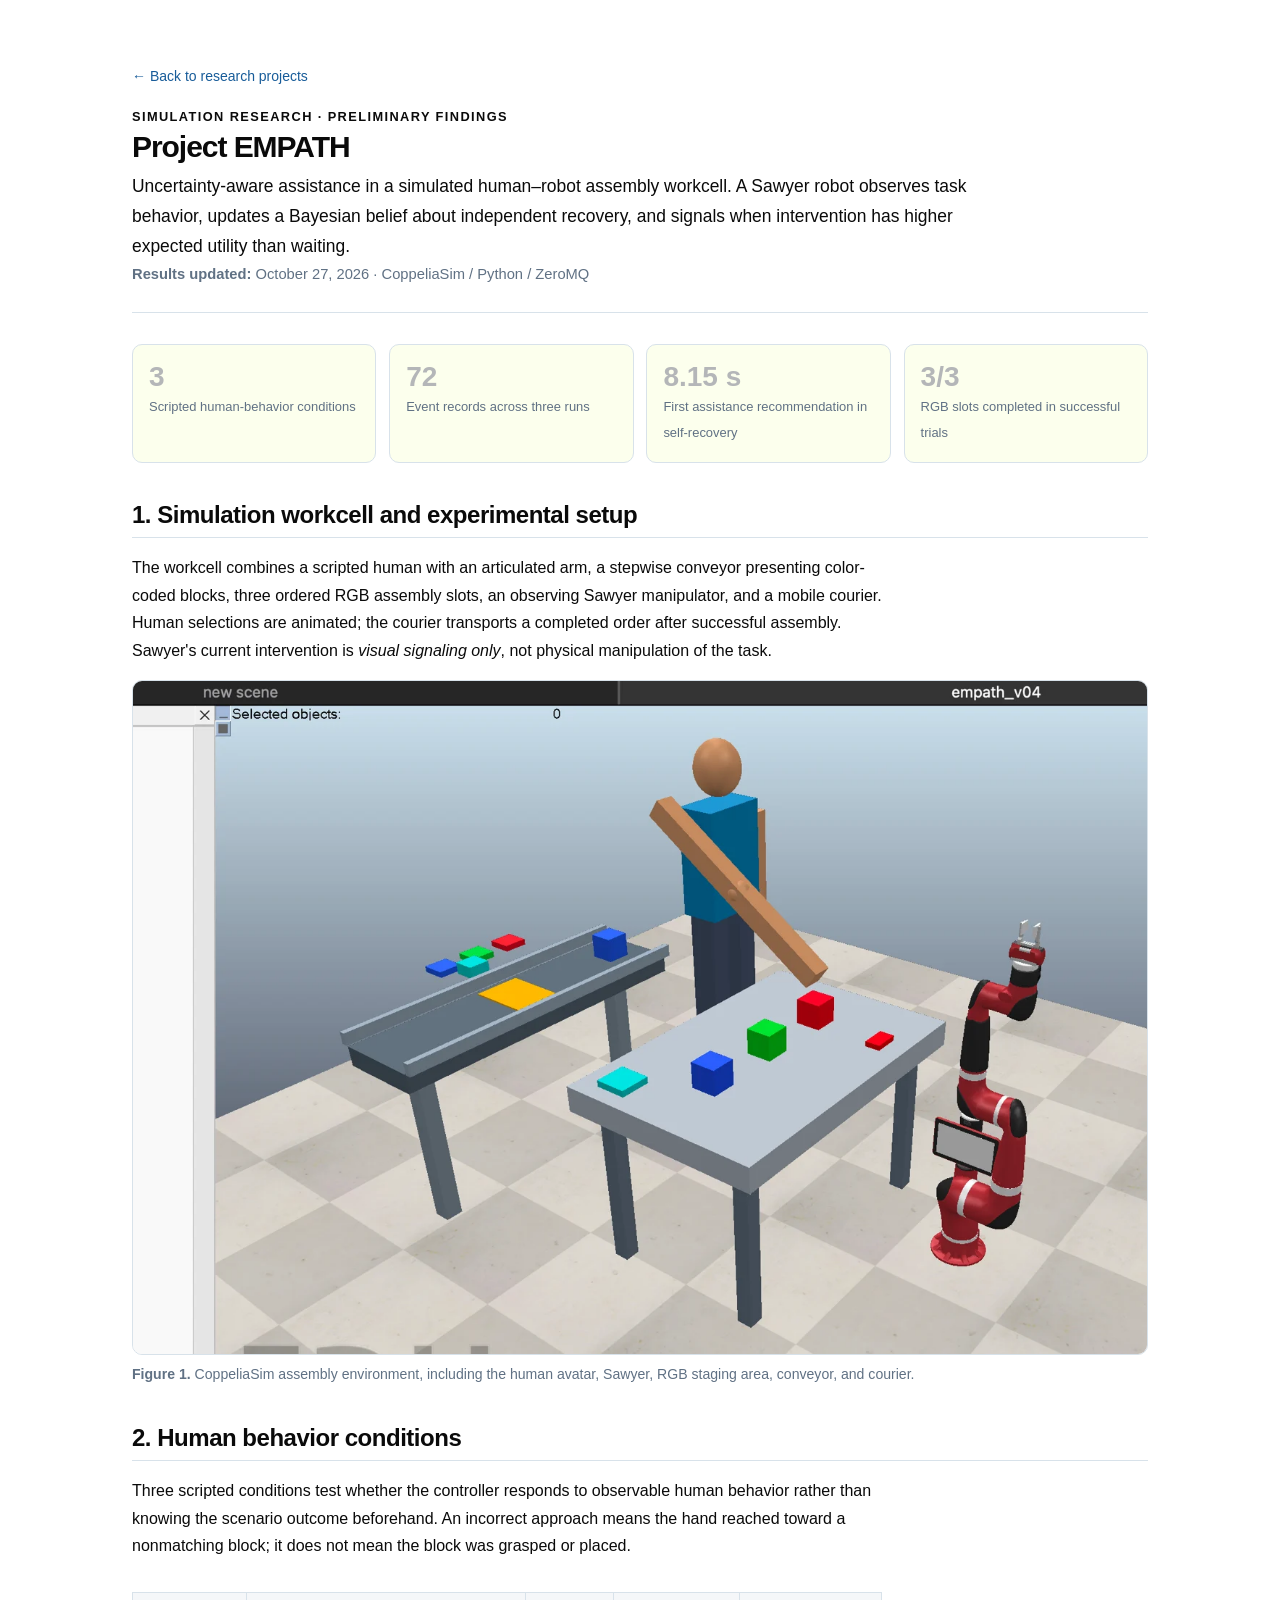
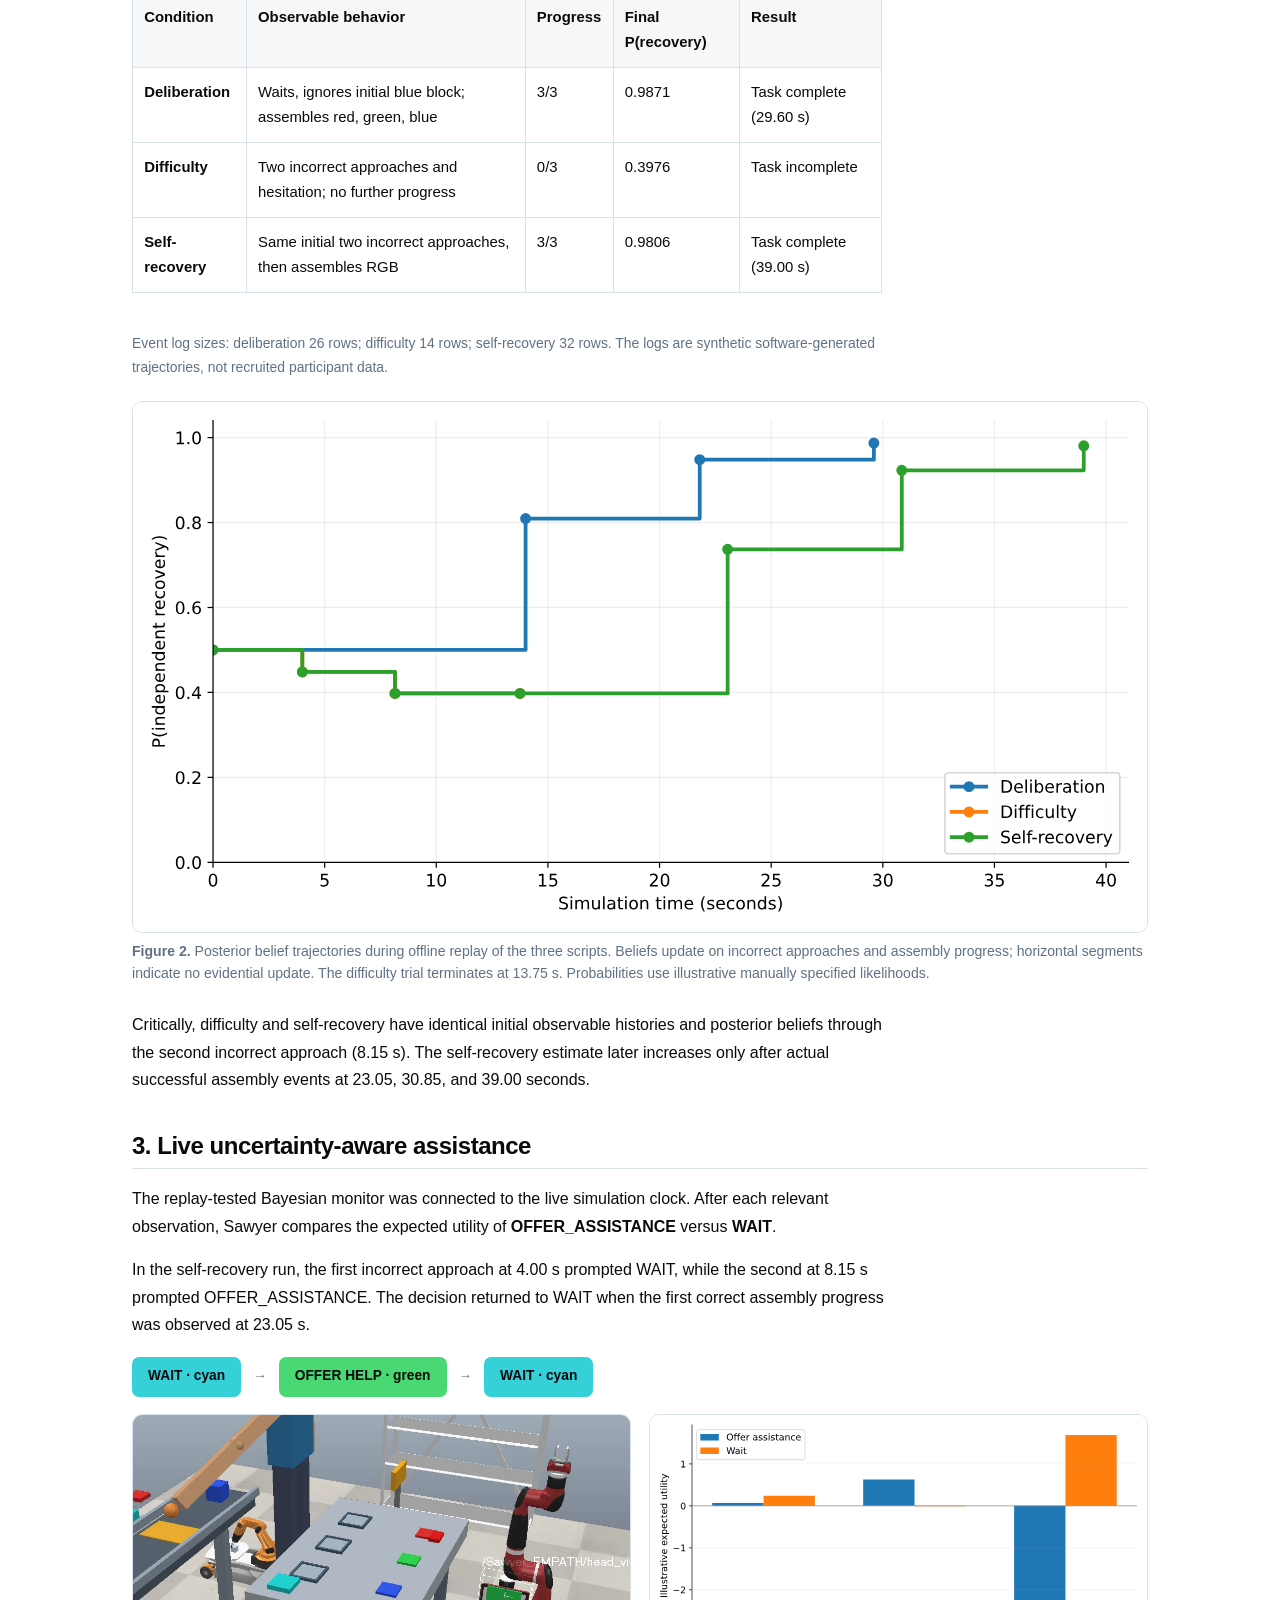
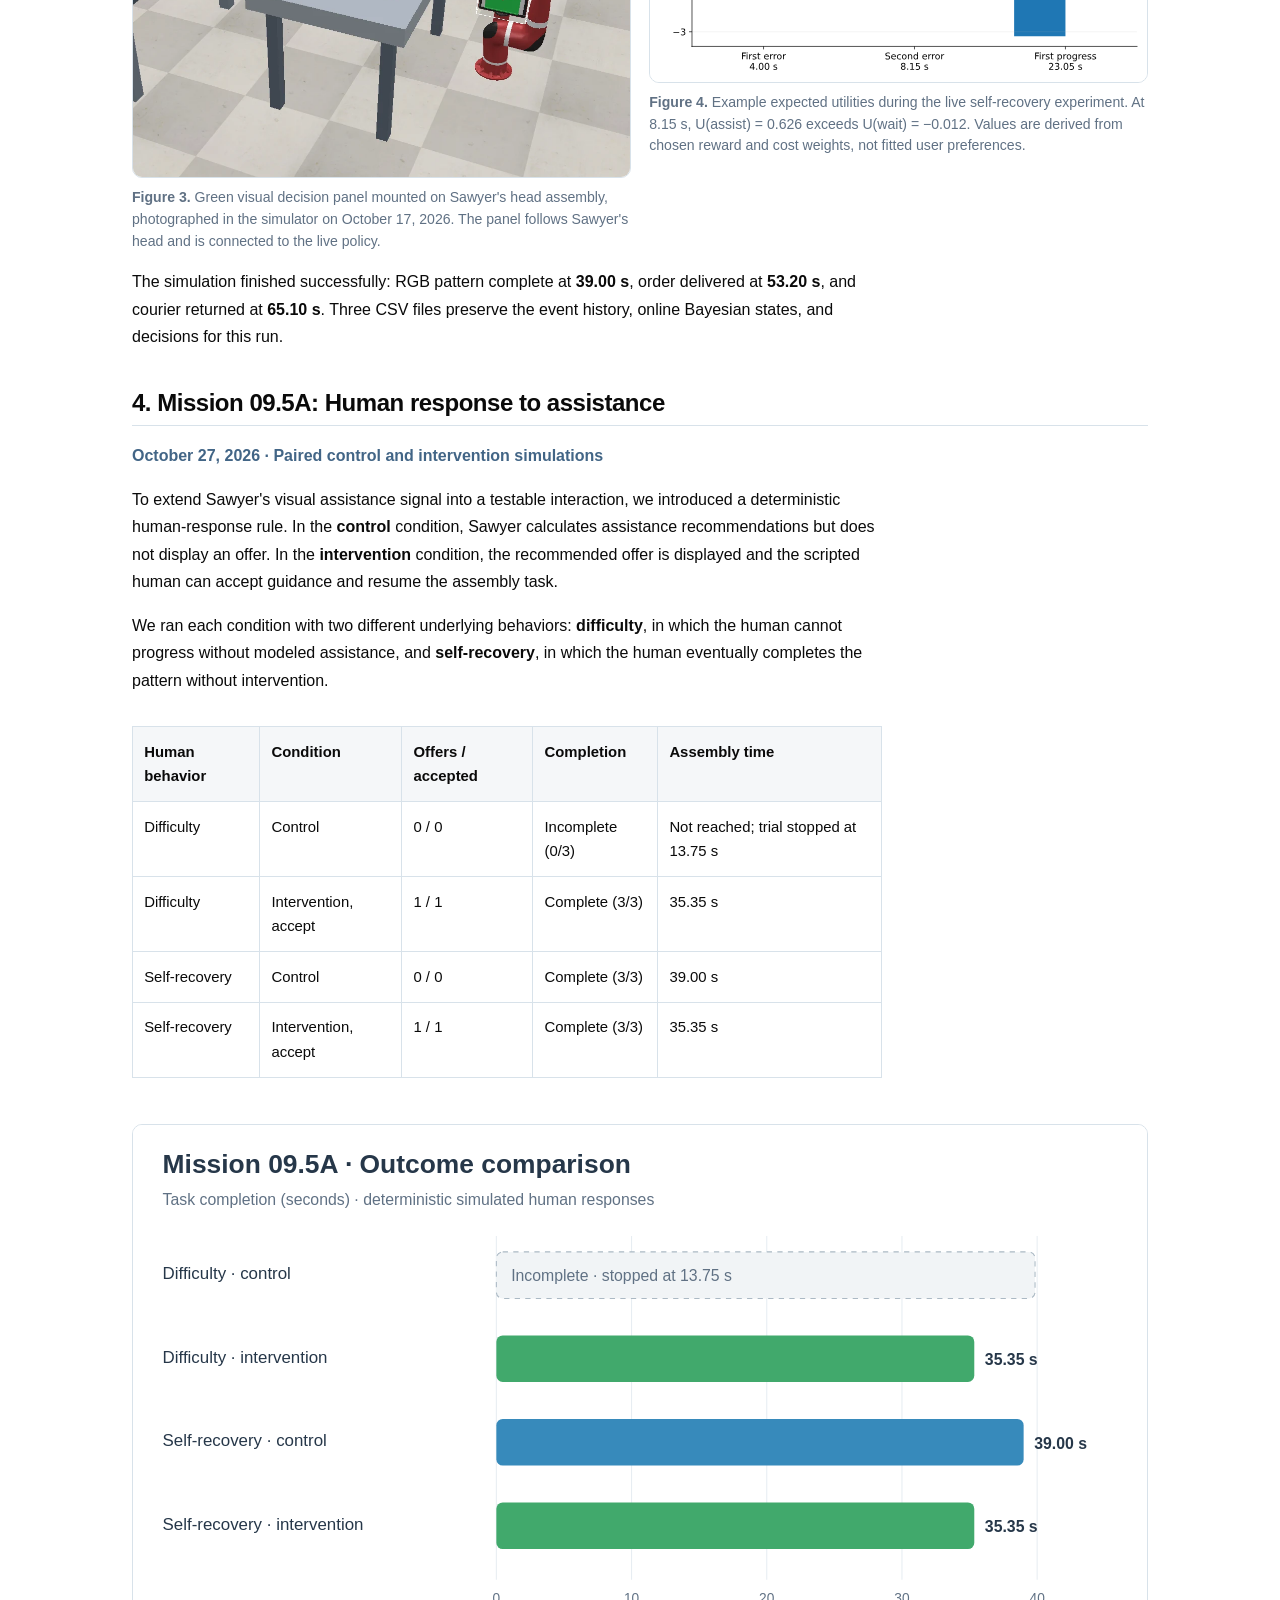
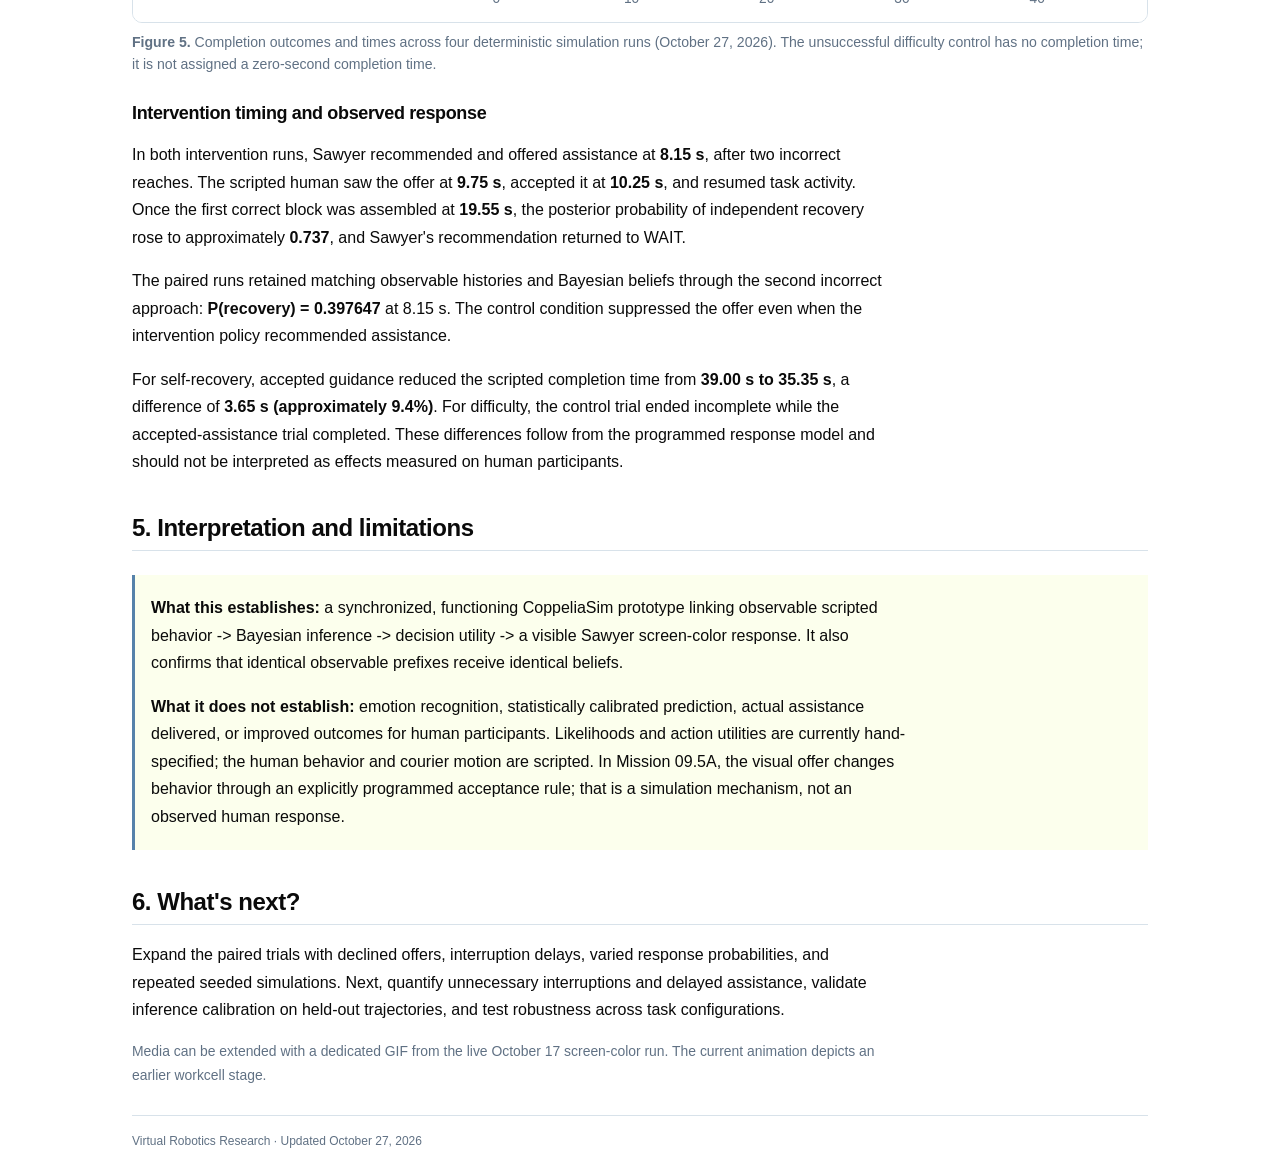
==== commit b775ba86: "Add files via upload" ====
--- a/results/empath.html
+++ b/results/empath.html
@@ -1,83 +1,632 @@
+
 <!doctype html>
 <html lang="en">
 <head>
-<meta charset="utf-8"><meta name="viewport" content="width=device-width, initial-scale=1">
+<meta charset="utf-8">
+<meta name="viewport" content="width=device-width, initial-scale=1">
 <meta name="description" content="Dated preliminary simulation results for Project EMPATH: online Bayesian human-state inference and uncertainty-aware robot assistance in CoppeliaSim.">
 <title>Project EMPATH | Preliminary Results</title>
 <link rel="stylesheet" href="../style.css">
+
 <style>
-  .empath-results{--ink:#263749;--muted:#607184;--line:#d8e2ea;--pale:#f2f7fa;color:var(--ink)}
-  .empath-results h1{letter-spacing:-.035em}.empath-results h2{margin-top:2.25rem;border-bottom:1px solid var(--line);padding-bottom:.45rem}
-  .empath-results h3{margin:1.2rem 0 .45rem}.empath-results p{line-height:1.72}
-  .empath-results .eyebrow{font-size:.8rem;letter-spacing:.11em;text-transform:uppercase;font-weight:750;color:#41668e}
-  .empath-results .lead{max-width:850px;font-size:1.09rem;color:#41566c}
-  .empath-results .meta{font-size:.92rem;color:var(--muted)}
-  .empath-results .metric-grid{display:grid;grid-template-columns:repeat(auto-fit,minmax(160px,1fr));gap:.8rem;margin:1.4rem 0}
-  .empath-results .metric{border:1px solid var(--line);border-radius:10px;background:var(--pale);padding:1rem}
-  .empath-results .metric strong{display:block;font-size:1.75rem;line-height:1.15;color:#214d78}.empath-results .metric span{font-size:.81rem;color:var(--muted)}
-  .empath-results figure{margin:1.35rem 0 1.65rem;padding:0}.empath-results figure img{display:block;width:100%;height:auto;border:1px solid var(--line);border-radius:10px;background:white}
-  .empath-results figcaption{font-size:.88rem;line-height:1.55;color:var(--muted);margin-top:.55rem}
-  .empath-results .figure-grid{display:grid;grid-template-columns:repeat(auto-fit,minmax(280px,1fr));gap:1.15rem}
-  .empath-results .figure-grid figure{margin:0}.empath-results .summary-table{width:100%;border-collapse:collapse;font-size:.93rem}
-  .empath-results .summary-table th,.empath-results .summary-table td{padding:.78rem .7rem;border-bottom:1px solid var(--line);text-align:left;vertical-align:top}
-  .empath-results .summary-table thead{background:var(--pale)}.empath-results .table-wrap{overflow-x:auto}
-  .empath-results .method-note{border-left:3px solid #5682aa;padding:.2rem 1rem;background:var(--pale);margin:1.5rem 0}
-  .empath-results .date-line{font-weight:650;color:#426586}.empath-results .screen-flow{display:flex;align-items:center;gap:.75rem;flex-wrap:wrap;margin:1.1rem 0}
-  .empath-results .screen-flow span{display:inline-block;padding:.55rem 1rem;border-radius:7px;color:#163845;font-weight:750;font-size:.86rem}
-  .empath-results .screen-flow .cyan{background:#36d0d8}.empath-results .screen-flow .green{background:#49d874}.empath-results .screen-flow b{font-size:.85rem;color:var(--muted)}
-  .empath-results .media-guide{font-size:.87rem;color:var(--muted)}
-  @media(max-width:600px){.empath-results .summary-table{font-size:.82rem}.empath-results .summary-table th,.empath-results .summary-table td{padding:.6rem .35rem}}
+  .empath-results {
+    --ink: #0A0A0A;
+    --muted: #607184;
+    --line: #d8e2ea;
+    --pale: #FCFFED;
+    color: var(--ink);
+  }
+
+  .empath-results h1 {
+    letter-spacing: -.035em;
+  }
+
+  .empath-results h2 {
+    margin-top: 2.25rem;
+    border-bottom: 1px solid var(--line);
+    padding-bottom: .45rem;
+  }
+
+  .empath-results h3 {
+    margin: 1.2rem 0 .45rem;
+  }
+
+  .empath-results p {
+    line-height: 1.72;
+  }
+
+  .empath-results .eyebrow {
+    font-size: .8rem;
+    letter-spacing: .11em;
+    text-transform: uppercase;
+    font-weight: 750;
+    color: #0A0A0A;
+  }
+
+  .empath-results .lead {
+    max-width: 850px;
+    font-size: 1.09rem;
+    color: #0A0A0A;
+  }
+
+  .empath-results .meta {
+    font-size: .92rem;
+    color: var(--muted);
+  }
+
+  .empath-results .metric-grid {
+    display: grid;
+    grid-template-columns: repeat(auto-fit, minmax(160px, 1fr));
+    gap: .8rem;
+    margin: 1.4rem 0;
+  }
+
+  .empath-results .metric {
+    border: 1px solid var(--line);
+    border-radius: 10px;
+    background: var(--pale);
+    padding: 1rem;
+  }
+
+  .empath-results .metric strong {
+    display: block;
+    font-size: 1.75rem;
+    line-height: 1.15;
+    color: #B4B6B8;
+  }
+
+  .empath-results .metric span {
+    font-size: .81rem;
+    color: var(--muted);
+  }
+
+  .empath-results figure {
+    margin: 1.35rem 0 1.65rem;
+    padding: 0;
+  }
+
+  .empath-results figure img {
+    display: block;
+    width: 100%;
+    height: auto;
+    border: 1px solid var(--line);
+    border-radius: 10px;
+    background: white;
+  }
+
+  .empath-results figcaption {
+    font-size: .88rem;
+    line-height: 1.55;
+    color: var(--muted);
+    margin-top: .55rem;
+  }
+
+  .empath-results .figure-grid {
+    display: grid;
+    grid-template-columns: repeat(auto-fit, minmax(280px, 1fr));
+    gap: 1.15rem;
+  }
+
+  .empath-results .figure-grid figure {
+    margin: 0;
+  }
+
+  .empath-results .summary-table {
+    width: 100%;
+    border-collapse: collapse;
+    font-size: .93rem;
+  }
+
+  .empath-results .summary-table th,
+  .empath-results .summary-table td {
+    padding: .78rem .7rem;
+    border-bottom: 1px solid var(--line);
+    text-align: left;
+    vertical-align: top;
+  }
+
+  .empath-results .summary-table thead {
+    background: var(--pale);
+  }
+
+  .empath-results .table-wrap {
+    overflow-x: auto;
+  }
+
+  .empath-results .method-note {
+    border-left: 3px solid #5682aa;
+    padding: .2rem 1rem;
+    background: var(--pale);
+    margin: 1.5rem 0;
+  }
+
+  .empath-results .date-line {
+    font-weight: 650;
+    color: #426586;
+  }
+
+  .empath-results .screen-flow {
+    display: flex;
+    align-items: center;
+    gap: .75rem;
+    flex-wrap: wrap;
+    margin: 1.1rem 0;
+  }
+
+  .empath-results .screen-flow span {
+    display: inline-block;
+    padding: .55rem 1rem;
+    border-radius: 7px;
+    color: #0A0A0A;
+    font-weight: 750;
+    font-size: .86rem;
+  }
+
+  .empath-results .screen-flow .cyan {
+    background: #36d0d8;
+  }
+
+  .empath-results .screen-flow .green {
+    background: #49d874;
+  }
+
+  .empath-results .screen-flow b {
+    font-size: .85rem;
+    color: var(--muted);
+  }
+
+  .empath-results .media-guide {
+    font-size: .87rem;
+    color: var(--muted);
+  }
+
+  @media (max-width: 600px) {
+    .empath-results .summary-table {
+      font-size: .82rem;
+    }
+
+    .empath-results .summary-table th,
+    .empath-results .summary-table td {
+      padding: .6rem .35rem;
+    }
+  }
 </style>
 </head>
-<body><main class="site-wrap results-page empath-results">
-<p><a class="back-link" href="../index.html">← Back to research projects</a></p>
+
+<body>
+<main class="site-wrap results-page empath-results">
+
+<p>
+  <a class="back-link" href="../index.html">
+    ← Back to research projects
+  </a>
+</p>
+
 <header class="masthead">
- <div class="eyebrow">Simulation research · Preliminary findings</div>
- <h1>Project EMPATH</h1>
- <p class="lead">Uncertainty-aware assistance in a simulated human–robot assembly workcell. A Sawyer robot observes task behavior, updates a Bayesian belief about independent recovery, and signals when intervention has higher expected utility than waiting.</p>
- <p class="meta"><strong>Work performed:</strong> October 16–17, 2026 · <strong>Results updated:</strong> October 17, 2026 · CoppeliaSim / Python / ZeroMQ</p>
+  <div class="eyebrow">
+    Simulation research · Preliminary findings
+  </div>
+
+  <h1>Project EMPATH</h1>
+
+  <p class="lead">
+    Uncertainty-aware assistance in a simulated human–robot
+    assembly workcell. A Sawyer robot observes task behavior,
+    updates a Bayesian belief about independent recovery,
+    and signals when intervention has higher expected utility
+    than waiting.
+  </p>
+
+  <p class="meta">
+    <strong>Results updated:</strong> October 27, 2026 ·
+    CoppeliaSim / Python / ZeroMQ
+  </p>
 </header>
+
 <div class="metric-grid" aria-label="Key experiment results">
- <div class="metric"><strong>3</strong><span>Scripted human-behavior conditions</span></div>
- <div class="metric"><strong>72</strong><span>Event records across three runs</span></div>
- <div class="metric"><strong>8.15 s</strong><span>First assistance recommendation in self-recovery</span></div>
- <div class="metric"><strong>3/3</strong><span>RGB slots completed in successful trials</span></div>
+
+  <div class="metric">
+    <strong>3</strong>
+    <span>Scripted human-behavior conditions</span>
+  </div>
+
+  <div class="metric">
+    <strong>72</strong>
+    <span>Event records across three runs</span>
+  </div>
+
+  <div class="metric">
+    <strong>8.15 s</strong>
+    <span>First assistance recommendation in self-recovery</span>
+  </div>
+
+  <div class="metric">
+    <strong>3/3</strong>
+    <span>RGB slots completed in successful trials</span>
+  </div>
+
 </div>
-<section><h2>1. Simulation workcell and experimental setup</h2>
-<p>The workcell combines a scripted human with an articulated arm, a stepwise conveyor presenting color-coded blocks, three ordered RGB assembly slots, an observing Sawyer manipulator, and a mobile courier. Human selections are animated; the courier transports a completed order after successful assembly. Sawyer's current intervention is <em>visual signaling only</em>, not physical manipulation of the task.</p>
+
+
+<!-- SECTION 1 -->
+
+<section>
+<h2>1. Simulation workcell and experimental setup</h2>
+
+<p>
+  The workcell combines a scripted human with an articulated
+  arm, a stepwise conveyor presenting color-coded blocks,
+  three ordered RGB assembly slots, an observing Sawyer
+  manipulator, and a mobile courier. Human selections
+  are animated; the courier transports a completed order
+  after successful assembly. Sawyer's current intervention
+  is <em>visual signaling only</em>, not physical manipulation
+  of the task.
+</p>
+
 <div class="figure-grid">
- <figure><img src="../assets/workcell-overview.webp" alt="CoppeliaSim workcell with human avatar, RGB blocks, conveyor, Sawyer robot and mobile courier" loading="lazy"><figcaption><strong>Figure 1.</strong> CoppeliaSim assembly environment, including the human avatar, Sawyer, RGB staging area, conveyor, and courier. Scene capture from October 16, 2026.</figcaption></figure>
- <figure><img src="../assets/early-workcell-demo.gif" alt="Animated CoppeliaSim demonstration of early human arm and workcell motion" loading="lazy"><figcaption><strong>Animation 1.</strong> Earlier EMPATH workcell/arm-motion demonstration. This animation illustrates the evolving simulation, not the final screen-color intervention run.</figcaption></figure>
-</div></section>
-<section><h2>2. Human behavior conditions</h2>
-<p class="date-line">Recorded and replayed October 16–17, 2026</p>
-<p>Three scripted conditions test whether the controller responds to observable human behavior rather than knowing the scenario outcome beforehand. An incorrect approach means the hand reached toward a nonmatching block; it does not mean the block was grasped or placed.</p>
-<div class="table-wrap"><table class="summary-table"><thead><tr><th>Condition</th><th>Observable behavior</th><th>Progress</th><th>Final P(recovery)</th><th>Result</th></tr></thead><tbody>
-<tr><td><strong>Deliberation</strong></td><td>Waits, ignores initial blue block; assembles red, green, blue</td><td>3/3</td><td>0.9871</td><td>Task complete (29.60 s)</td></tr>
-<tr><td><strong>Difficulty</strong></td><td>Two incorrect approaches and hesitation; no further progress</td><td>0/3</td><td>0.3976</td><td>Task incomplete</td></tr>
-<tr><td><strong>Self-recovery</strong></td><td>Same initial two incorrect approaches, then assembles RGB</td><td>3/3</td><td>0.9806</td><td>Task complete (39.00 s)</td></tr>
-</tbody></table></div>
-<p class="media-guide">Event log sizes: deliberation 26 rows; difficulty 14 rows; self-recovery 32 rows. The logs are synthetic software-generated trajectories, not recruited participant data.</p>
-<figure><img src="../assets/bayesian-trajectories.svg" alt="Step chart of recovery belief: deliberation rises from 0.5 to 0.987; difficulty falls to 0.398; self-recovery first falls to 0.398 then rises to 0.981" loading="lazy"><figcaption><strong>Figure 2.</strong> Posterior belief trajectories during offline replay of the three scripts. Beliefs update on incorrect approaches and assembly progress; horizontal segments indicate no evidential update. The difficulty trial terminates at 13.75 s. Probabilities use illustrative manually specified likelihoods.</figcaption></figure>
-<p>Critically, difficulty and self-recovery have identical initial observable histories and posterior beliefs through the second incorrect approach (8.15 s). The self-recovery estimate later increases only after actual successful assembly events at 23.05, 30.85, and 39.00 seconds.</p>
+
+  <figure>
+    <img
+      src="../assets/workcell-overview.webp"
+      alt="CoppeliaSim workcell with human avatar, RGB blocks, conveyor, Sawyer robot and mobile courier"
+      loading="lazy"
+    >
+    <figcaption>
+      <strong>Figure 1.</strong>
+      CoppeliaSim assembly environment, including the human
+      avatar, Sawyer, RGB staging area, conveyor, and courier.
+    </figcaption>
+  </figure>
+
+
+</div>
 </section>
-<section><h2>3. Live uncertainty-aware assistance</h2>
-<p class="date-line">Integrated and demonstrated October 17, 2026 · Mission 09.4C</p>
-<p>The replay-tested Bayesian monitor was connected to the live simulation clock. After each relevant observation, Sawyer compares the expected utility of <strong>OFFER_ASSISTANCE</strong> versus <strong>WAIT</strong>. In the self-recovery run, the first incorrect approach at 4.00 s prompted WAIT, while the second at 8.15 s prompted OFFER_ASSISTANCE. The decision returned to WAIT when the first correct assembly progress was observed at 23.05 s.</p>
-<div class="screen-flow" aria-label="Screen color sequence"><span class="cyan">WAIT · cyan</span><b>→</b><span class="green">OFFER HELP · green</span><b>→</b><span class="cyan">WAIT · cyan</span></div>
+
+
+<!-- SECTION 2 -->
+
+<section>
+<h2>2. Human behavior conditions</h2>
+
+<p>
+  Three scripted conditions test whether the controller
+  responds to observable human behavior rather than
+  knowing the scenario outcome beforehand. An incorrect
+  approach means the hand reached toward a nonmatching
+  block; it does not mean the block was grasped or placed.
+</p>
+
+<div class="table-wrap">
+<table class="summary-table">
+
+<thead>
+<tr>
+  <th>Condition</th>
+  <th>Observable behavior</th>
+  <th>Progress</th>
+  <th>Final P(recovery)</th>
+  <th>Result</th>
+</tr>
+</thead>
+
+<tbody>
+<tr>
+  <td><strong>Deliberation</strong></td>
+  <td>
+    Waits, ignores initial blue block;
+    assembles red, green, blue
+  </td>
+  <td>3/3</td>
+  <td>0.9871</td>
+  <td>Task complete (29.60 s)</td>
+</tr>
+
+<tr>
+  <td><strong>Difficulty</strong></td>
+  <td>
+    Two incorrect approaches and hesitation;
+    no further progress
+  </td>
+  <td>0/3</td>
+  <td>0.3976</td>
+  <td>Task incomplete</td>
+</tr>
+
+<tr>
+  <td><strong>Self-recovery</strong></td>
+  <td>
+    Same initial two incorrect approaches,
+    then assembles RGB
+  </td>
+  <td>3/3</td>
+  <td>0.9806</td>
+  <td>Task complete (39.00 s)</td>
+</tr>
+</tbody>
+
+</table>
+</div>
+
+<p class="media-guide">
+  Event log sizes: deliberation 26 rows; difficulty 14 rows;
+  self-recovery 32 rows. The logs are synthetic
+  software-generated trajectories, not recruited participant data.
+</p>
+
+<figure>
+  <img
+    src="../assets/bayesian-trajectories.svg"
+    alt="Step chart of recovery belief: deliberation rises from 0.5 to 0.987; difficulty falls to 0.398; self-recovery first falls to 0.398 then rises to 0.981"
+    loading="lazy"
+  >
+  <figcaption>
+    <strong>Figure 2.</strong>
+    Posterior belief trajectories during offline replay
+    of the three scripts. Beliefs update on incorrect
+    approaches and assembly progress; horizontal segments
+    indicate no evidential update. The difficulty trial
+    terminates at 13.75 s. Probabilities use illustrative
+    manually specified likelihoods.
+  </figcaption>
+</figure>
+
+<p>
+  Critically, difficulty and self-recovery have identical
+  initial observable histories and posterior beliefs through
+  the second incorrect approach (8.15 s). The self-recovery
+  estimate later increases only after actual successful
+  assembly events at 23.05, 30.85, and 39.00 seconds.
+</p>
+
+</section>
+
+
+<!-- SECTION 3 -->
+
+<section>
+<h2>3. Live uncertainty-aware assistance</h2>
+
+<p>
+  The replay-tested Bayesian monitor was connected to
+  the live simulation clock. After each relevant observation,
+  Sawyer compares the expected utility of
+  <strong>OFFER_ASSISTANCE</strong> versus
+  <strong>WAIT</strong>.
+</p>
+
+<p>
+  In the self-recovery run, the first incorrect approach
+  at 4.00 s prompted WAIT, while the second at 8.15 s
+  prompted OFFER_ASSISTANCE. The decision returned
+  to WAIT when the first correct assembly progress
+  was observed at 23.05 s.
+</p>
+
+<div class="screen-flow" aria-label="Screen color sequence">
+  <span class="cyan">WAIT · cyan</span>
+  <b>→</b>
+  <span class="green">OFFER HELP · green</span>
+  <b>→</b>
+  <span class="cyan">WAIT · cyan</span>
+</div>
+
 <div class="figure-grid">
- <figure><img src="../assets/sawyer-green-screen.webp" alt="Sawyer robot in CoppeliaSim with a green decision-display panel attached to its head" loading="lazy"><figcaption><strong>Figure 3.</strong> Green visual decision panel mounted on Sawyer's head assembly, photographed in the simulator on October 17, 2026. The panel follows Sawyer's head and is connected to the live policy.</figcaption></figure>
- <figure><img src="../assets/decision-utilities.svg" alt="Bar chart of calculated utilities for assisting and waiting after first error, second error, and first assembly progress" loading="lazy"><figcaption><strong>Figure 4.</strong> Example expected utilities during the live self-recovery experiment. At 8.15 s, U(assist) = 0.626 exceeds U(wait) = −0.012. Values are derived from chosen reward and cost weights, not fitted user preferences.</figcaption></figure>
+
+  <figure>
+    <img
+      src="../assets/sawyer-green-screen.webp"
+      alt="Sawyer robot in CoppeliaSim with a green decision-display panel attached to its head"
+      loading="lazy"
+    >
+    <figcaption>
+      <strong>Figure 3.</strong>
+      Green visual decision panel mounted on Sawyer's
+      head assembly, photographed in the simulator
+      on October 17, 2026. The panel follows Sawyer's head
+      and is connected to the live policy.
+    </figcaption>
+  </figure>
+
+  <figure>
+    <img
+      src="../assets/decision-utilities.svg"
+      alt="Bar chart of calculated utilities for assisting and waiting after first error, second error, and first assembly progress"
+      loading="lazy"
+    >
+    <figcaption>
+      <strong>Figure 4.</strong>
+      Example expected utilities during the live
+      self-recovery experiment. At 8.15 s,
+      U(assist) = 0.626 exceeds U(wait) = −0.012.
+      Values are derived from chosen reward and cost weights,
+      not fitted user preferences.
+    </figcaption>
+  </figure>
+
 </div>
-<p>The simulation finished successfully: RGB pattern complete at <strong>39.00 s</strong>, order delivered at <strong>53.20 s</strong>, and courier returned at <strong>65.10 s</strong>. Three CSV files preserve the event history, online Bayesian states, and decisions for this run.</p>
+
+<p>
+  The simulation finished successfully: RGB pattern complete
+  at <strong>39.00 s</strong>, order delivered at
+  <strong>53.20 s</strong>, and courier returned at
+  <strong>65.10 s</strong>. Three CSV files preserve the
+  event history, online Bayesian states, and decisions
+  for this run.
+</p>
+
 </section>
-<section><h2>4. Interpretation and limitations</h2>
-<div class="method-note"><p><strong>What this establishes:</strong> a synchronized, functioning CoppeliaSim prototype linking observable scripted behavior → Bayesian inference → decision utility → a visible Sawyer screen-color response. It also confirms that identical observable prefixes receive identical beliefs.</p>
-<p><strong>What it does not establish:</strong> emotion recognition, statistically calibrated prediction, actual assistance delivered, or improved outcomes for human participants. Likelihoods and action utilities are currently hand-specified; the human behavior and courier motion are scripted, and the visual offer does not yet alter the human's behavior.</p></div>
+
+
+<!-- SECTION 4 -->
+
+<section id="mission-095a">
+<h2>4. Mission 09.5A: Human response to assistance</h2>
+
+<p class="date-line">October 27, 2026 · Paired control and intervention simulations</p>
+
+<p>
+  To extend Sawyer's visual assistance signal into a testable interaction,
+  we introduced a deterministic human-response rule. In the
+  <strong>control</strong> condition, Sawyer calculates assistance recommendations
+  but does not display an offer. In the <strong>intervention</strong> condition,
+  the recommended offer is displayed and the scripted human can accept
+  guidance and resume the assembly task.
+</p>
+
+<p>
+  We ran each condition with two different underlying behaviors:
+  <strong>difficulty</strong>, in which the human cannot progress without
+  modeled assistance, and <strong>self-recovery</strong>, in which the human
+  eventually completes the pattern without intervention.
+</p>
+
+<div class="table-wrap">
+<table class="summary-table">
+<thead>
+<tr>
+  <th>Human behavior</th>
+  <th>Condition</th>
+  <th>Offers / accepted</th>
+  <th>Completion</th>
+  <th>Assembly time</th>
+</tr>
+</thead>
+<tbody>
+<tr>
+  <td>Difficulty</td>
+  <td>Control</td>
+  <td>0 / 0</td>
+  <td>Incomplete (0/3)</td>
+  <td>Not reached; trial stopped at 13.75 s</td>
+</tr>
+<tr>
+  <td>Difficulty</td>
+  <td>Intervention, accept</td>
+  <td>1 / 1</td>
+  <td>Complete (3/3)</td>
+  <td>35.35 s</td>
+</tr>
+<tr>
+  <td>Self-recovery</td>
+  <td>Control</td>
+  <td>0 / 0</td>
+  <td>Complete (3/3)</td>
+  <td>39.00 s</td>
+</tr>
+<tr>
+  <td>Self-recovery</td>
+  <td>Intervention, accept</td>
+  <td>1 / 1</td>
+  <td>Complete (3/3)</td>
+  <td>35.35 s</td>
+</tr>
+</tbody>
+</table>
+</div>
+
+<figure>
+  <img
+    src="../assets/empath-095a-comparison.svg"
+    alt="Comparison of four scripted EMPATH conditions: difficulty control incomplete, difficulty assistance complete at 35.35 seconds, self-recovery control complete at 39 seconds, and self-recovery assistance complete at 35.35 seconds"
+    loading="lazy"
+  >
+  <figcaption>
+    <strong>Figure 5.</strong> Completion outcomes and times across
+    four deterministic simulation runs (October 27, 2026).
+    The unsuccessful difficulty control has no completion time;
+    it is not assigned a zero-second completion time.
+  </figcaption>
+</figure>
+
+<h3>Intervention timing and observed response</h3>
+<p>
+  In both intervention runs, Sawyer recommended and offered assistance
+  at <strong>8.15 s</strong>, after two incorrect reaches. The scripted
+  human saw the offer at <strong>9.75 s</strong>, accepted it at
+  <strong>10.25 s</strong>, and resumed task activity. Once the first
+  correct block was assembled at <strong>19.55 s</strong>, the posterior
+  probability of independent recovery rose to approximately
+  <strong>0.737</strong>, and Sawyer's recommendation returned to WAIT.
+</p>
+
+<p>
+  The paired runs retained matching observable histories and Bayesian
+  beliefs through the second incorrect approach:
+  <strong>P(recovery) = 0.397647</strong> at 8.15 s.
+  The control condition suppressed the offer even when the
+  intervention policy recommended assistance.
+</p>
+
+<p>
+  For self-recovery, accepted guidance reduced the scripted completion
+  time from <strong>39.00 s to 35.35 s</strong>, a difference of
+  <strong>3.65 s (approximately 9.4%)</strong>. For difficulty, the
+  control trial ended incomplete while the accepted-assistance trial
+  completed. These differences follow from the programmed response
+  model and should not be interpreted as effects measured on human participants.
+</p>
 </section>
-<section><h2>5. Next steps</h2>
-<p>Introduce controlled intervention/no-intervention comparisons, vary human behavior and response to assistance, measure premature interventions and delayed help, validate inference calibration on held-out trajectories, and investigate robustness across task configurations.</p>
-<p class="media-guide">Media can be extended with a dedicated GIF from the live October 17 screen-color run. The current animation depicts an earlier workcell stage.</p>
+
+<!-- SECTION 5 -->
+
+<section>
+<h2>5. Interpretation and limitations</h2>
+
+<div class="method-note">
+
+  <p>
+    <strong>What this establishes:</strong>
+    a synchronized, functioning CoppeliaSim prototype
+    linking observable scripted behavior -> Bayesian inference
+    -> decision utility -> a visible Sawyer screen-color response.
+    It also confirms that identical observable prefixes
+    receive identical beliefs.
+  </p>
+
+  <p>
+    <strong>What it does not establish:</strong>
+    emotion recognition, statistically calibrated prediction,
+    actual assistance delivered, or improved outcomes for
+    human participants. Likelihoods and action utilities
+    are currently hand-specified; the human behavior and
+    courier motion are scripted. In Mission 09.5A, the
+    visual offer changes behavior through an explicitly
+    programmed acceptance rule; that is a simulation
+    mechanism, not an observed human response.
+  </p>
+
+</div>
 </section>
-<footer><span>Virtual Robotics Research · Updated October 17, 2026</span></footer>
-</main></body></html>+
+
+<!-- SECTION 6 -->
+
+<section>
+<h2>6. What's next?</h2>
+
+<p>
+  Expand the paired trials with declined offers, interruption
+  delays, varied response probabilities, and repeated seeded
+  simulations. Next, quantify unnecessary interruptions and
+  delayed assistance, validate inference calibration on held-out
+  trajectories, and test robustness across task configurations.
+</p>
+
+<p class="media-guide">
+  Media can be extended with a dedicated GIF from the
+  live October 17 screen-color run. The current animation
+  depicts an earlier workcell stage.
+</p>
+
+</section>
+
+<footer>
+  <span>
+    Virtual Robotics Research · Updated October 27, 2026
+  </span>
+</footer>
+
+</main>
+</body>
+</html>
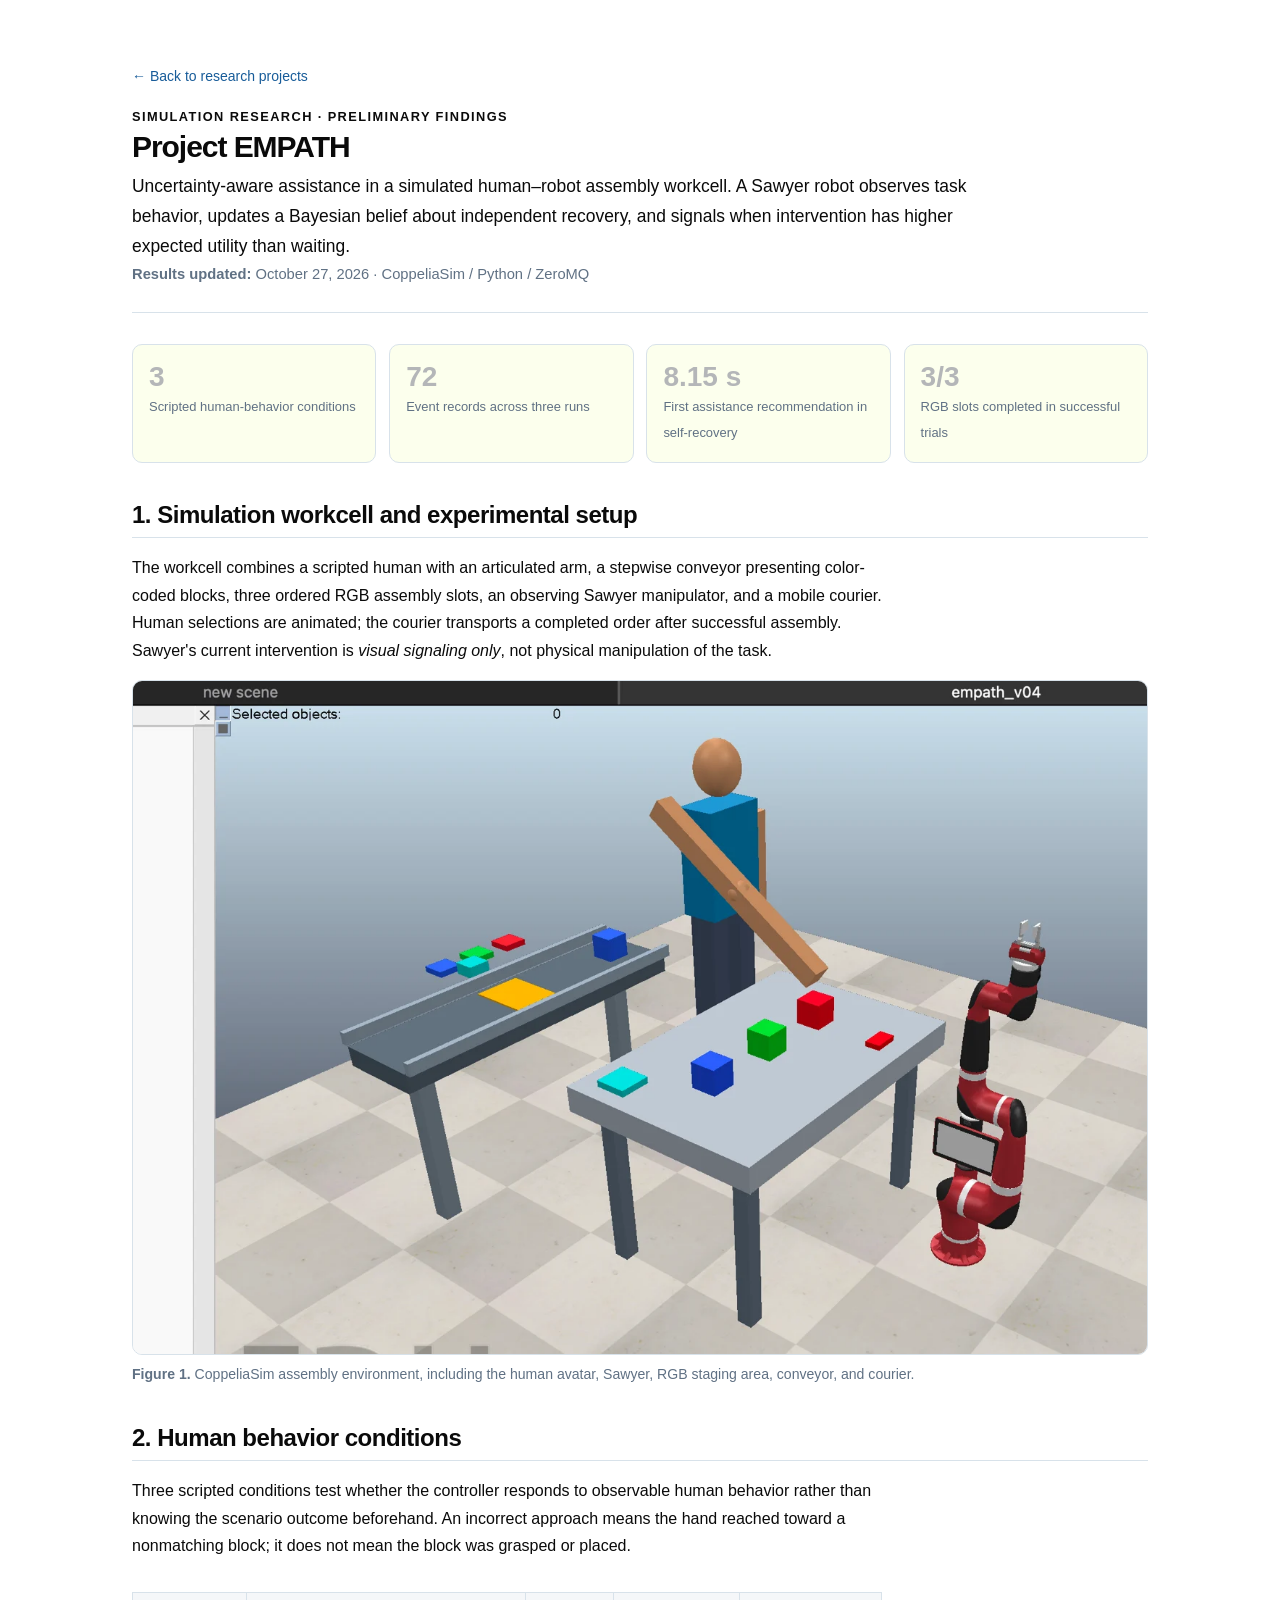
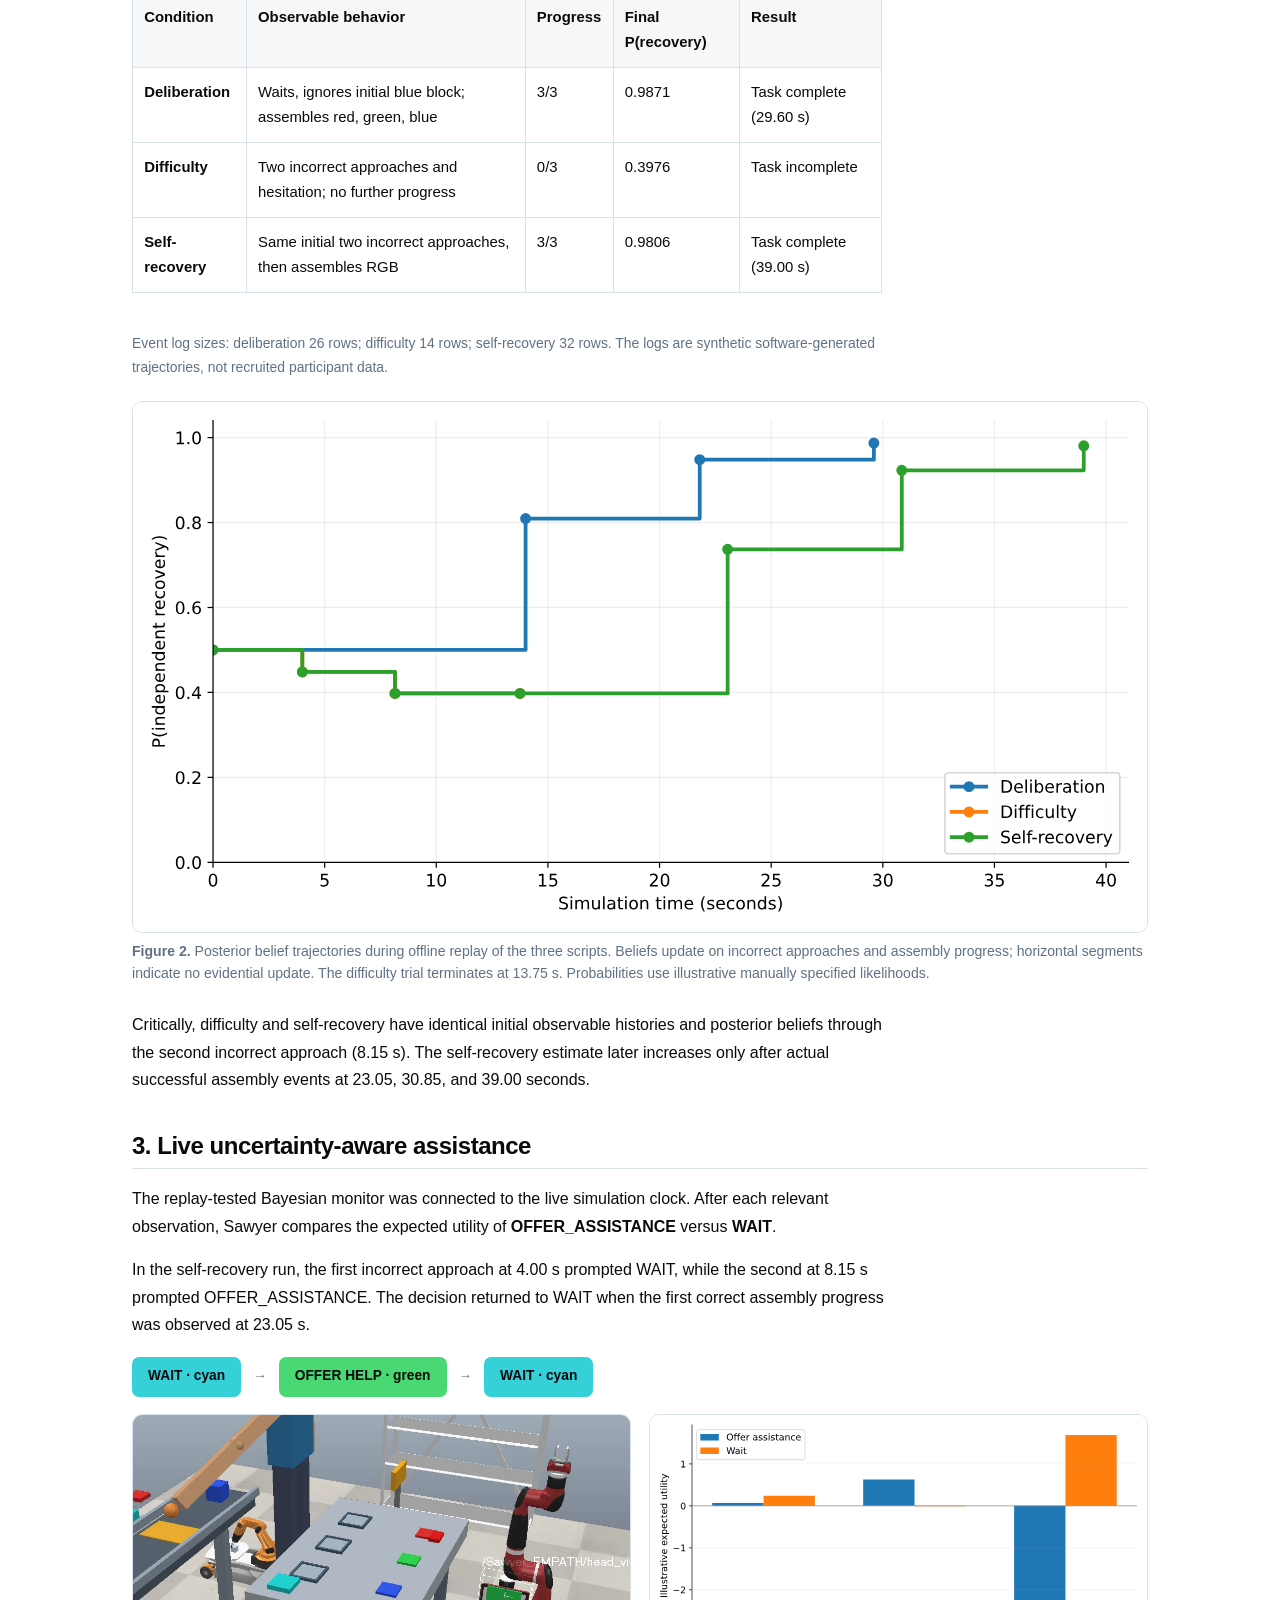
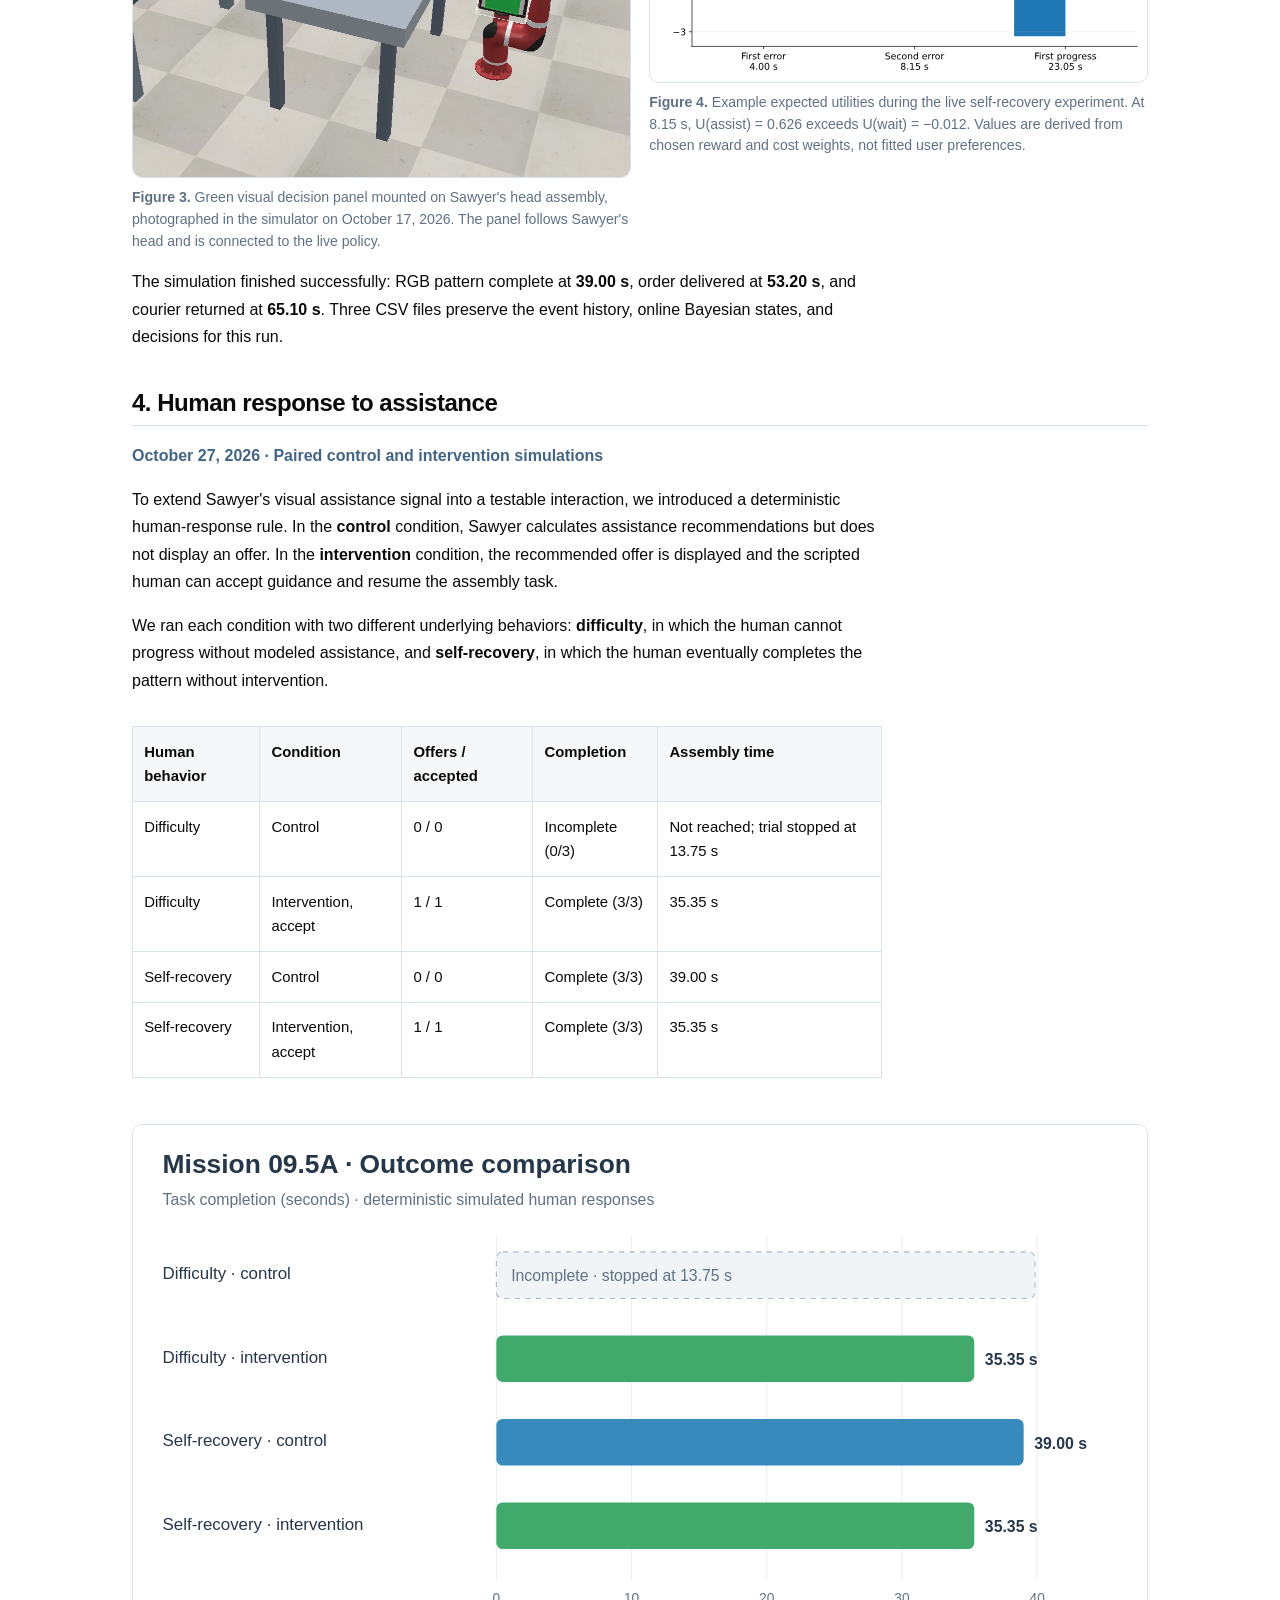
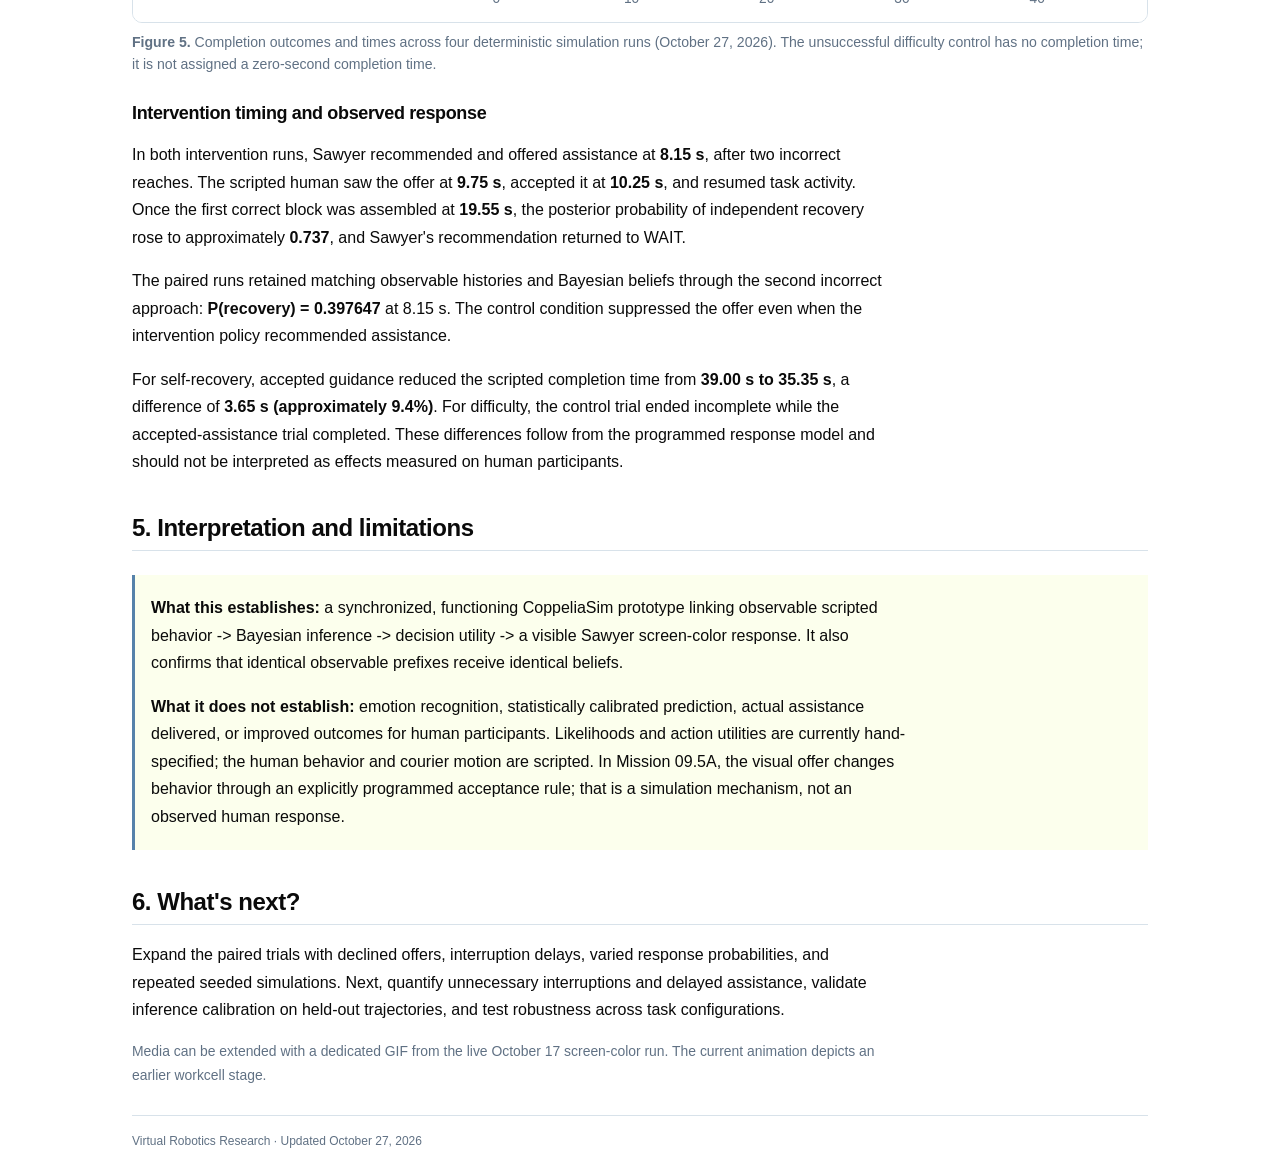
==== commit 7772eac2: "Update section title for Mission 09.5A" ====
--- a/results/empath.html
+++ b/results/empath.html
@@ -461,7 +461,7 @@
 <!-- SECTION 4 -->
 
 <section id="mission-095a">
-<h2>4. Mission 09.5A: Human response to assistance</h2>
+<h2>4. Human response to assistance</h2>
 
 <p class="date-line">October 27, 2026 · Paired control and intervention simulations</p>
 
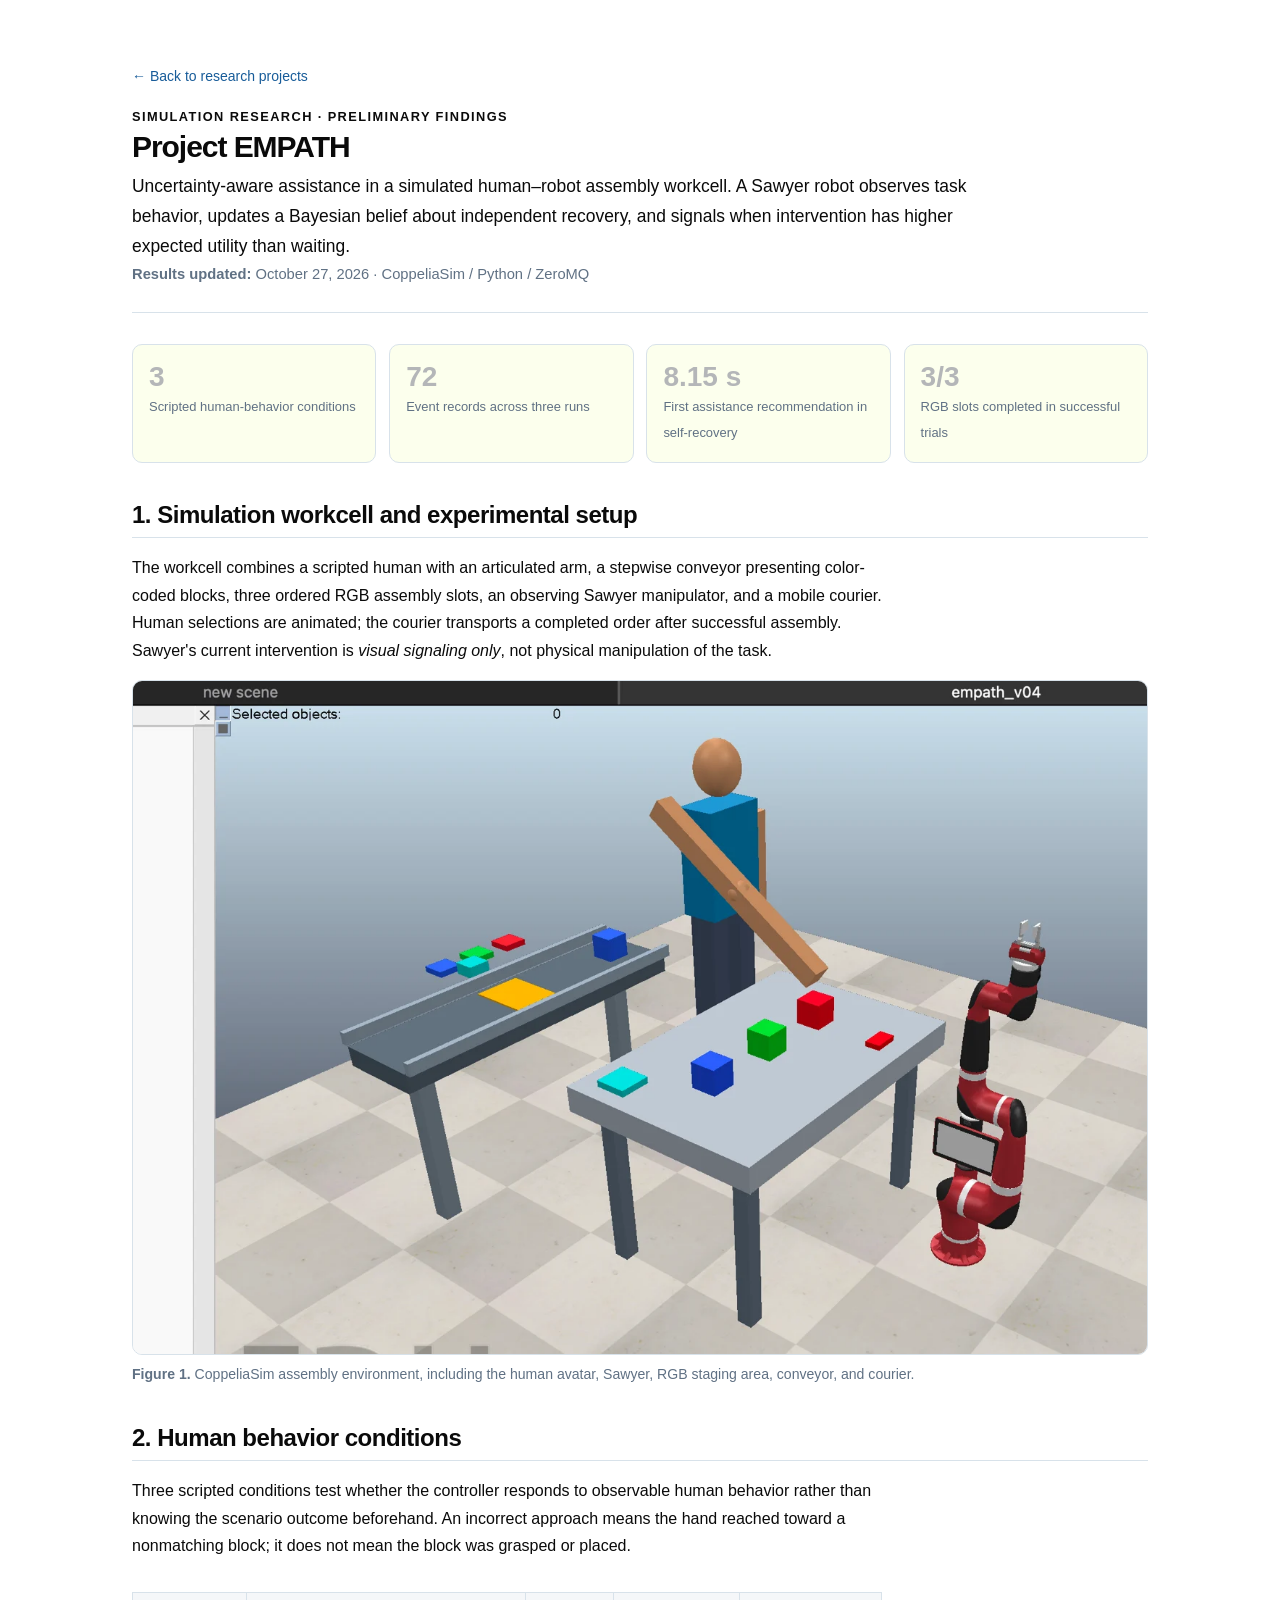
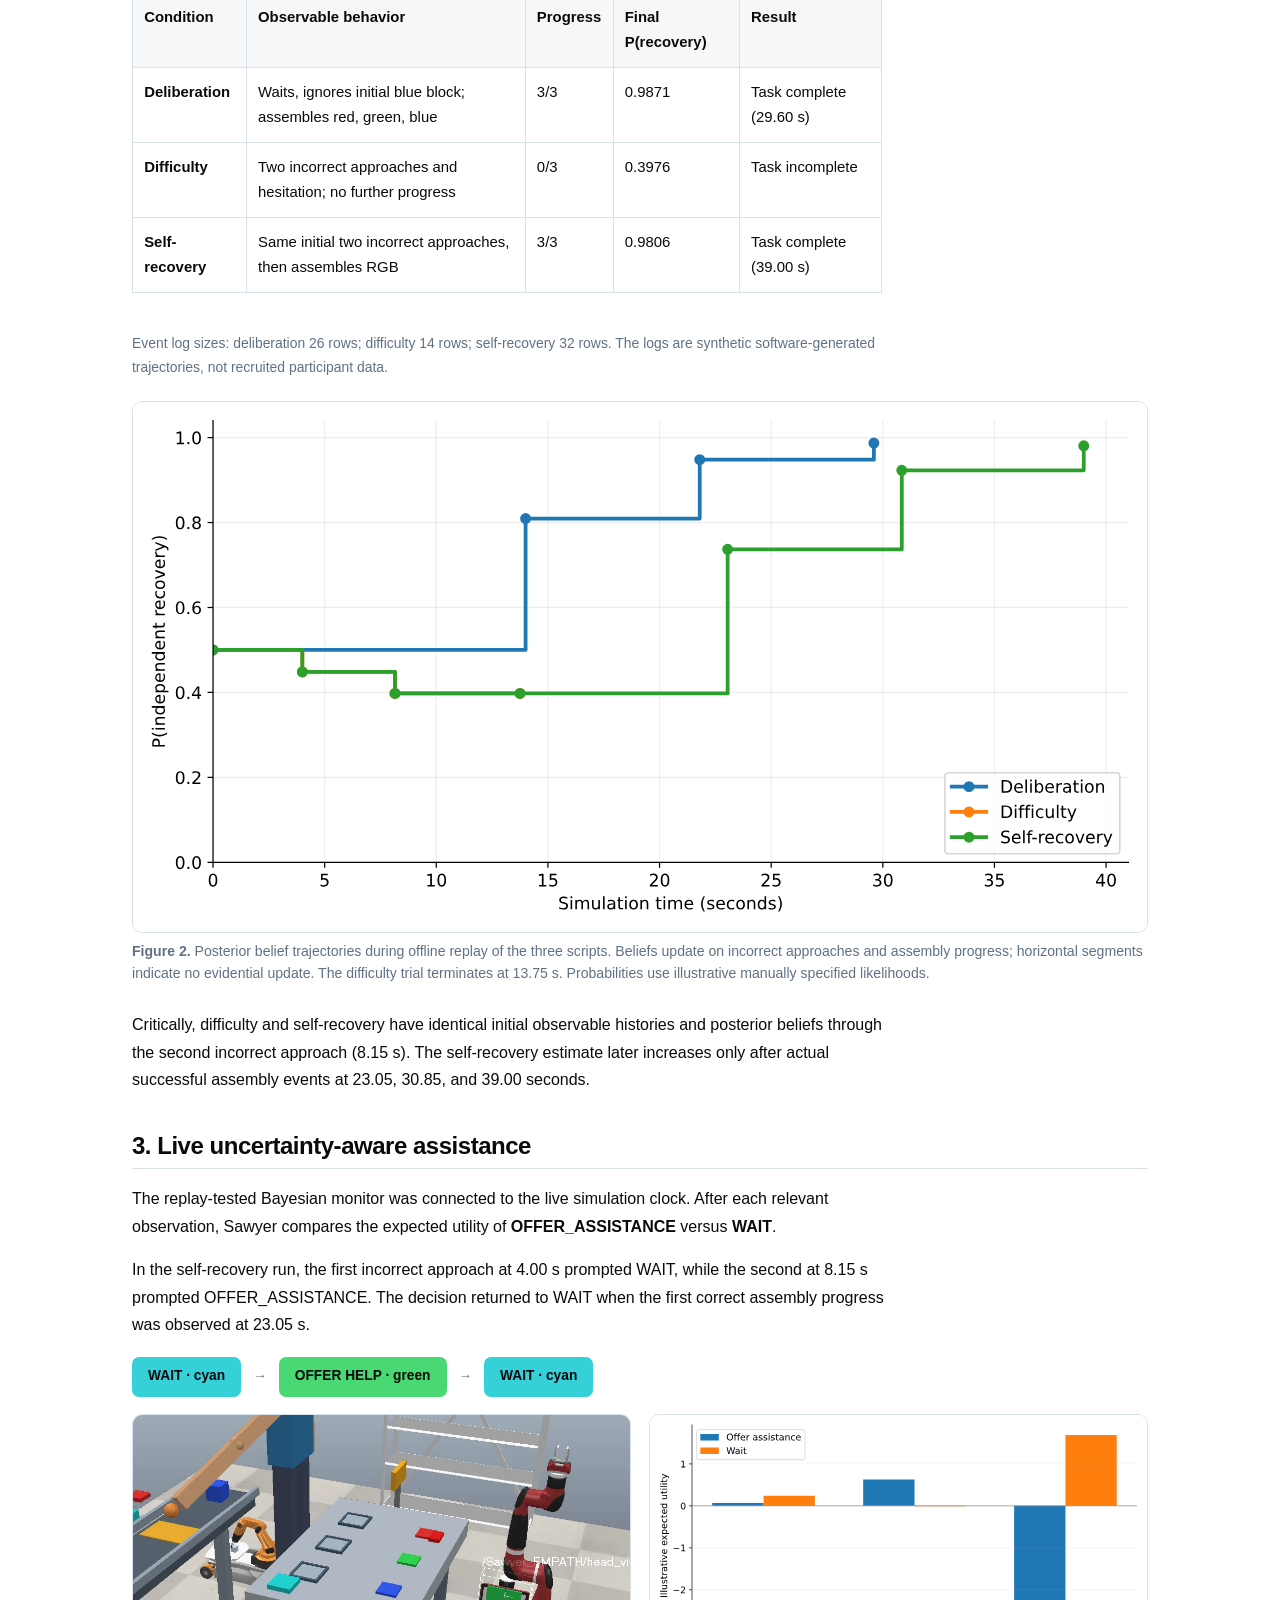
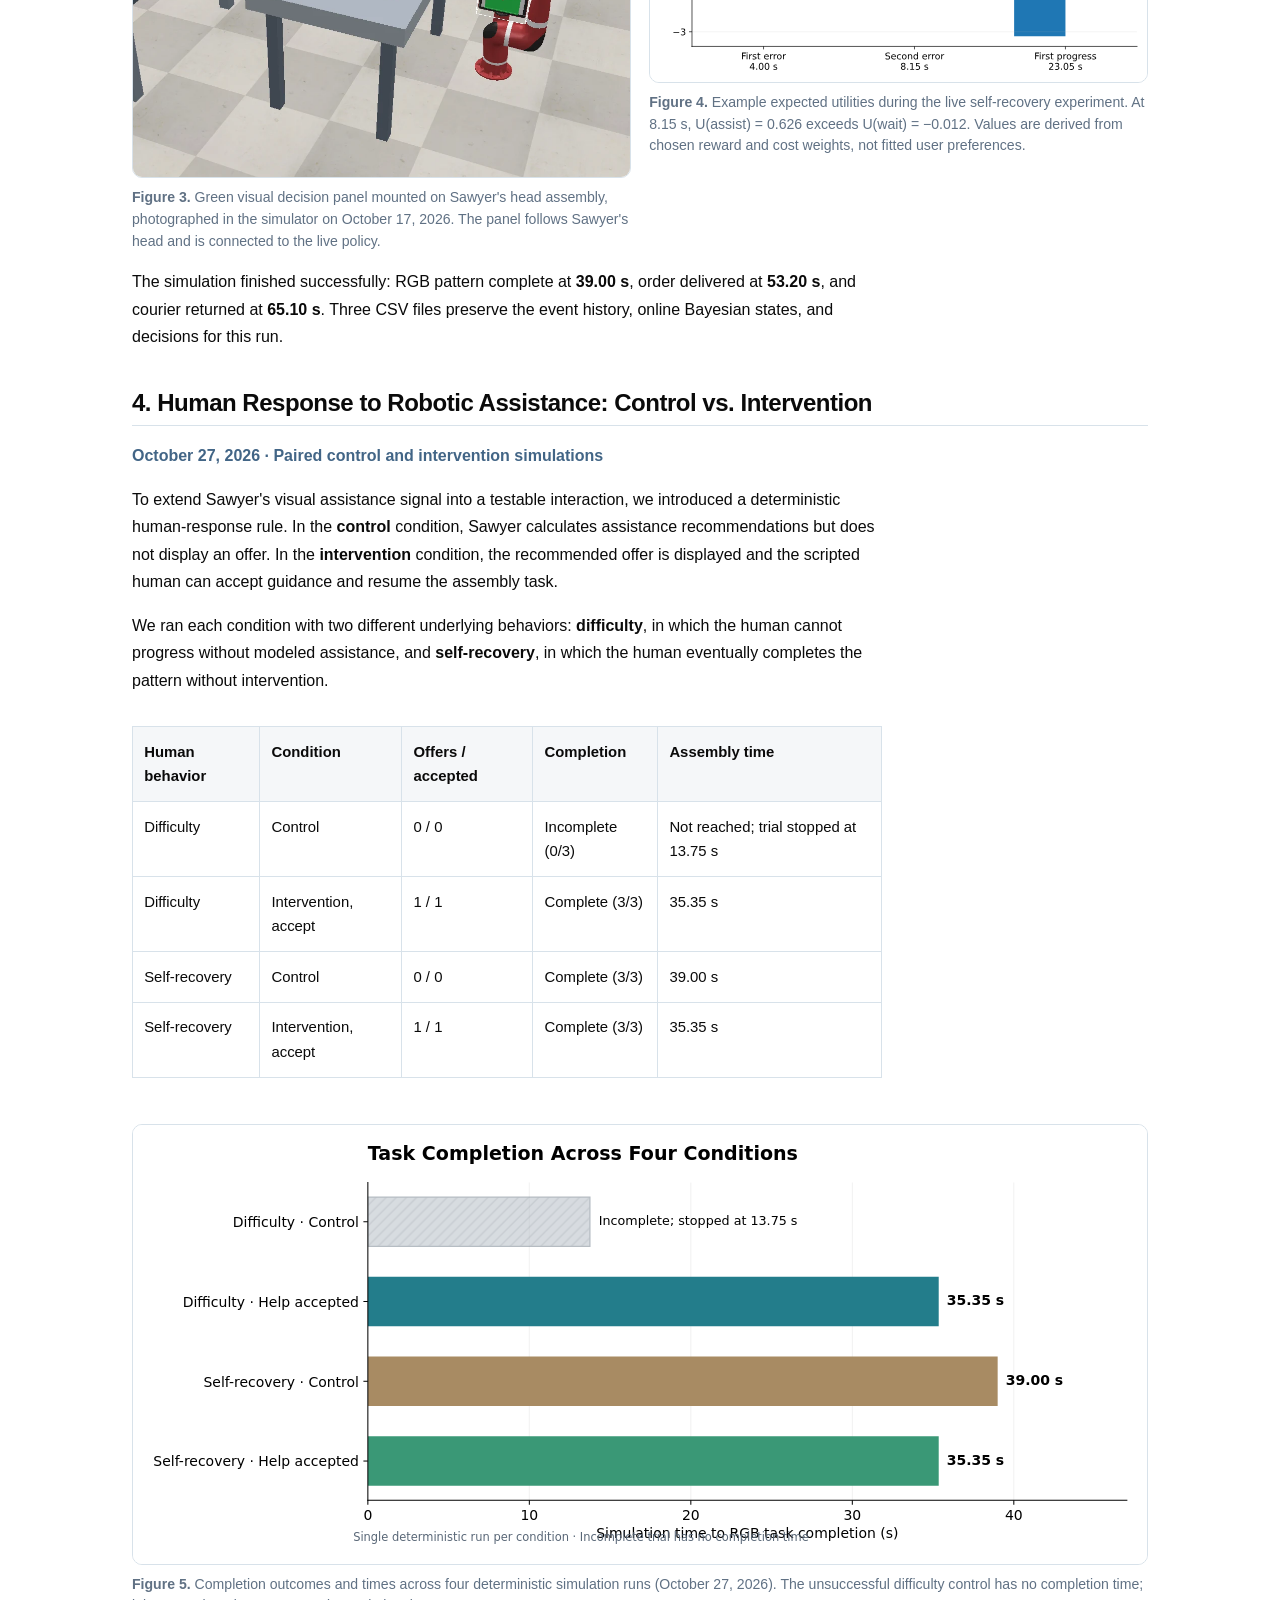
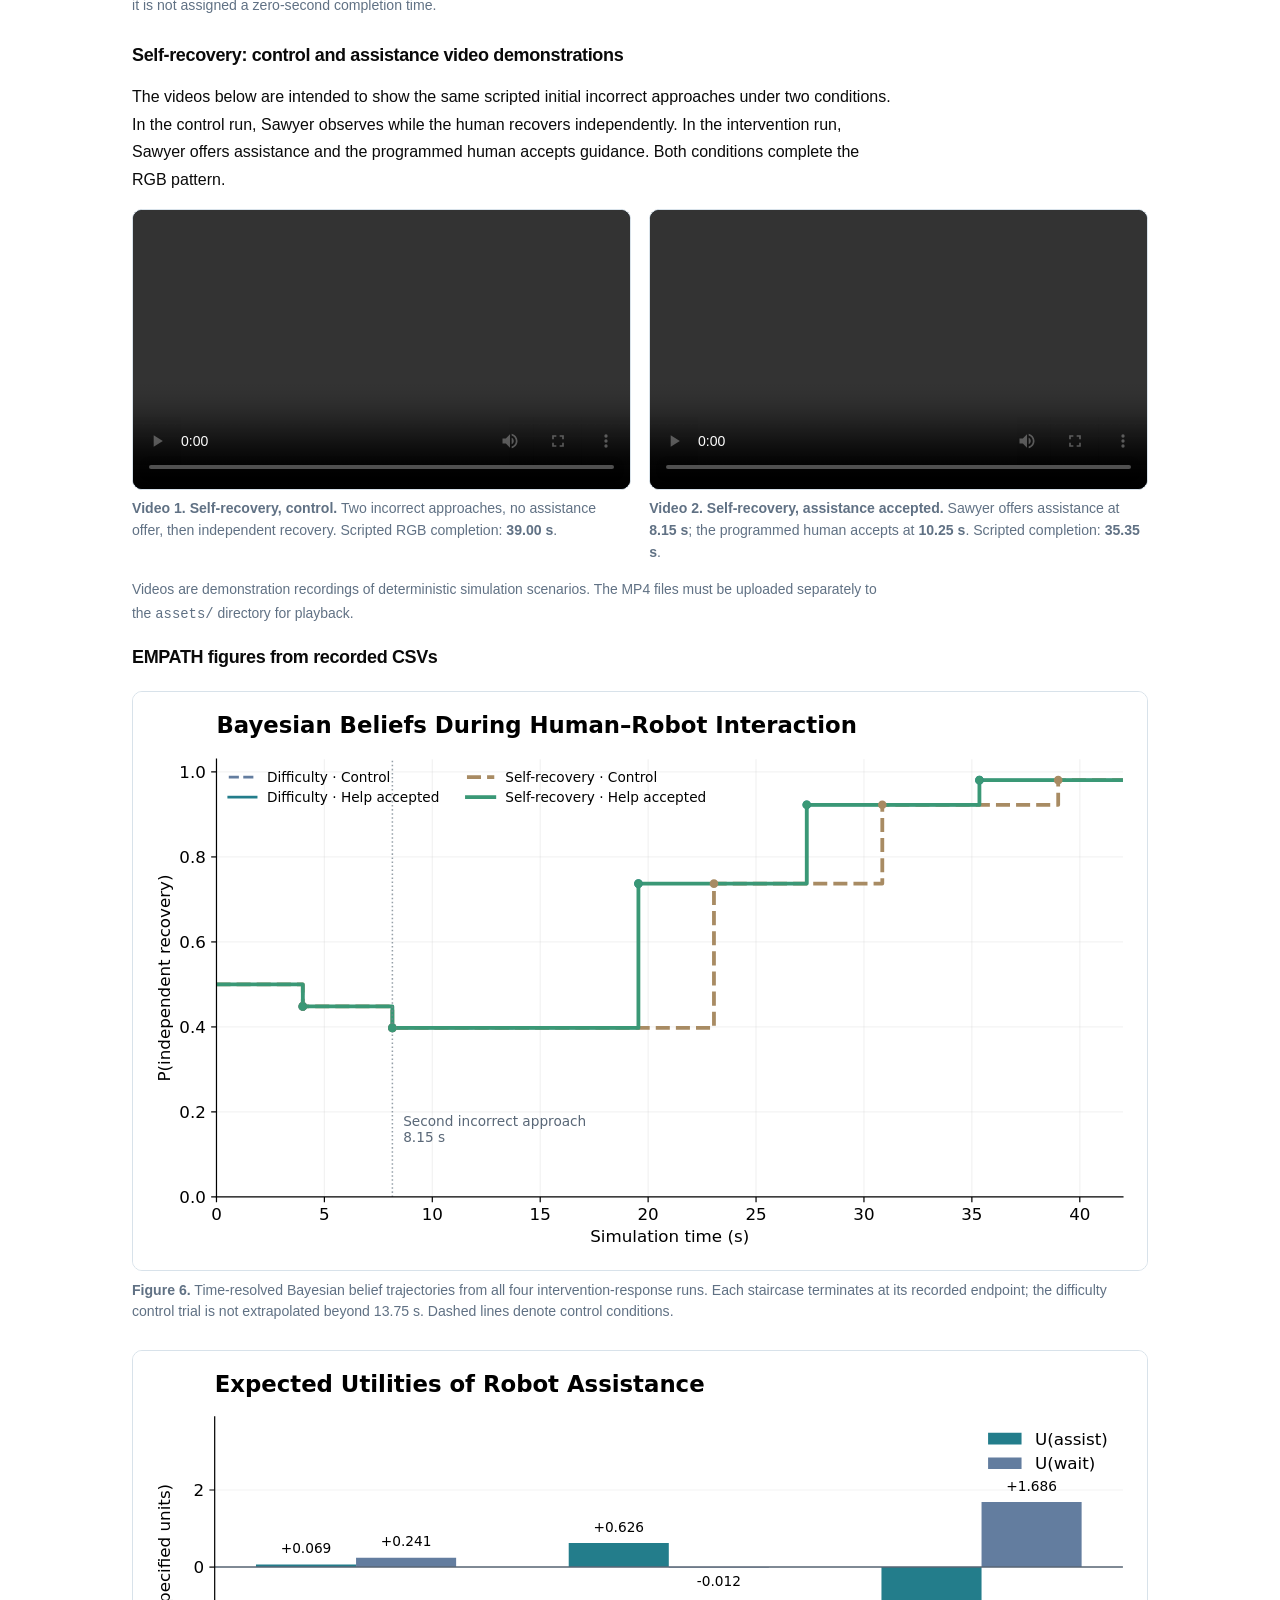
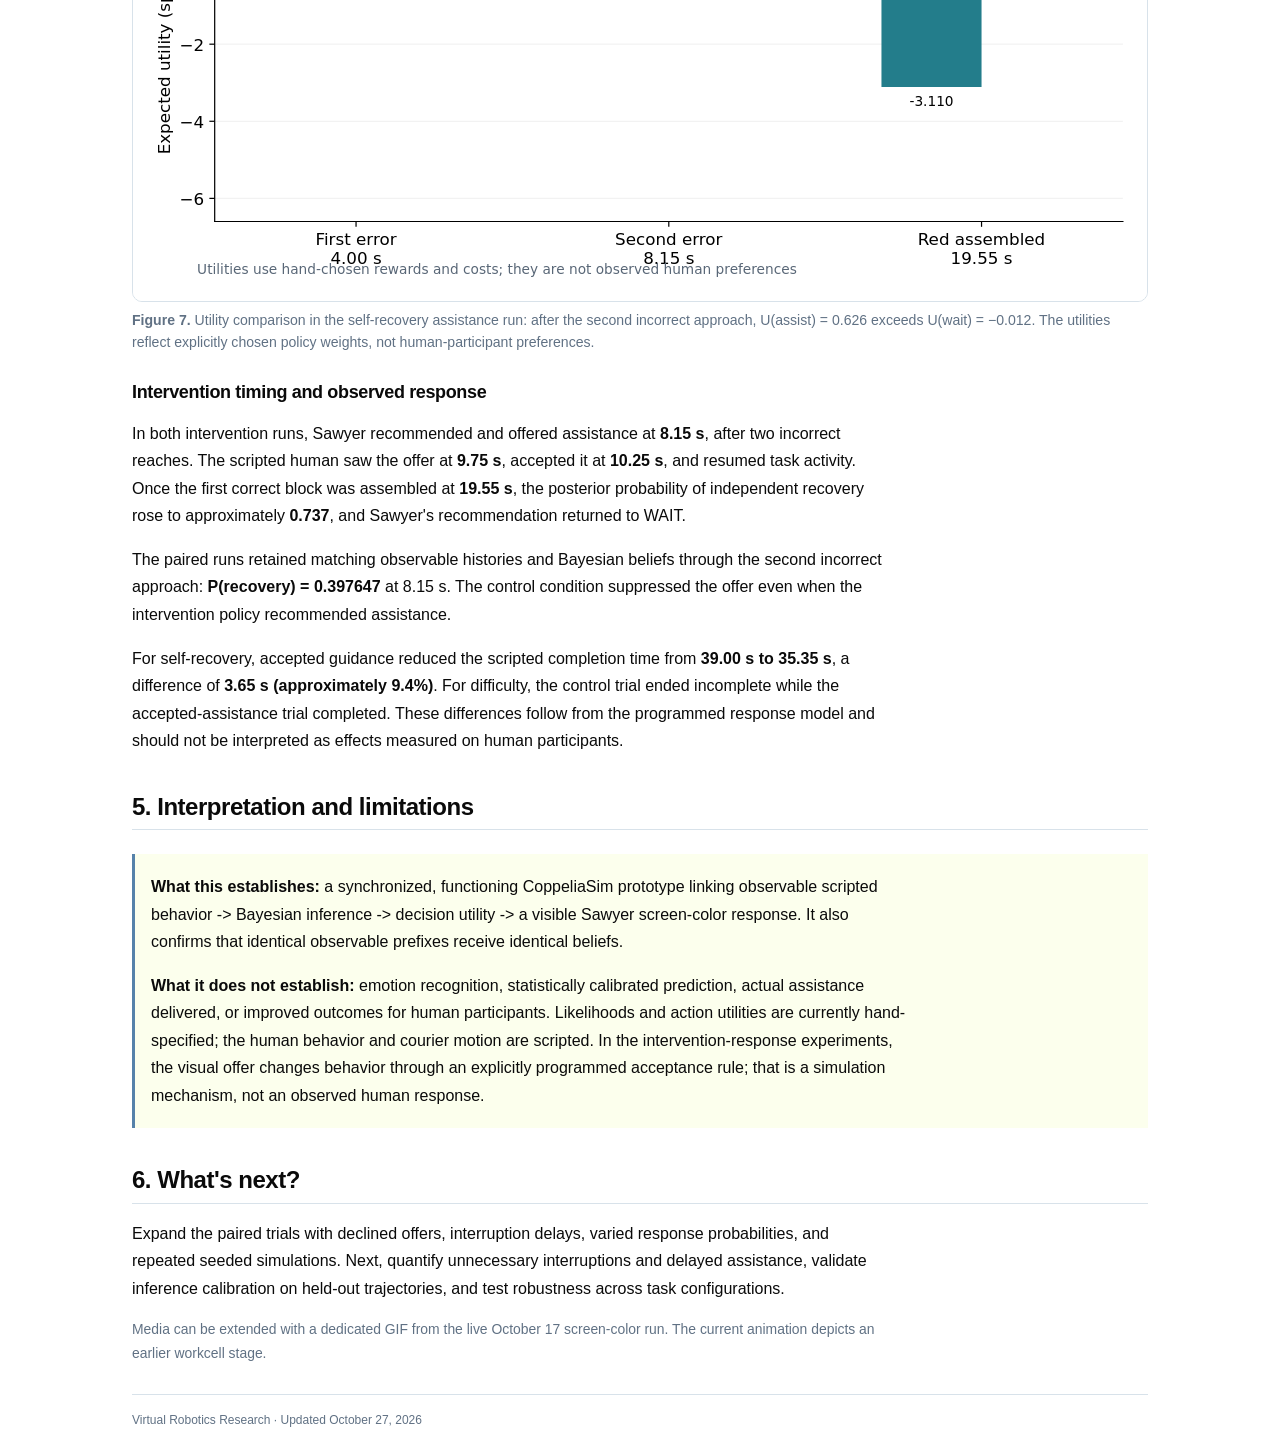
==== commit 12bc78b1: "Add files via upload" ====
--- a/results/empath.html
+++ b/results/empath.html
@@ -189,6 +189,15 @@
     .empath-results .summary-table td {
       padding: .6rem .35rem;
     }
+  }
+
+  .empath-results .empath-video-grid video {
+    display: block;
+    width: 100%;
+    aspect-ratio: 16 / 9;
+    background: #17212b;
+    border: 1px solid var(--line);
+    border-radius: 10px;
   }
 </style>
 </head>
@@ -461,7 +470,7 @@
 <!-- SECTION 4 -->
 
 <section id="mission-095a">
-<h2>4. Human response to assistance</h2>
+<h2>4. Human Response to Robotic Assistance: Control vs. Intervention</h2>
 
 <p class="date-line">October 27, 2026 · Paired control and intervention simulations</p>
 
@@ -527,7 +536,7 @@
 
 <figure>
   <img
-    src="../assets/empath-095a-comparison.svg"
+    src="../assets/empath-095a-task-outcomes.svg"
     alt="Comparison of four scripted EMPATH conditions: difficulty control incomplete, difficulty assistance complete at 35.35 seconds, self-recovery control complete at 39 seconds, and self-recovery assistance complete at 35.35 seconds"
     loading="lazy"
   >
@@ -539,6 +548,60 @@
   </figcaption>
 </figure>
 
+<h3>Self-recovery: control and assistance video demonstrations</h3>
+<p>
+  The videos below are intended to show the same scripted initial
+  incorrect approaches under two conditions. In the control run,
+  Sawyer observes while the human recovers independently. In the
+  intervention run, Sawyer offers assistance and the programmed
+  human accepts guidance. Both conditions complete the RGB pattern.
+</p>
+<div class="figure-grid empath-video-grid">
+  <figure>
+    <video controls playsinline preload="metadata"
+      aria-label="Self-recovery control simulation recording">
+      <source src="../assets/empath-self-recovery-control.mp4" type="video/mp4">
+      Your browser does not support embedded MP4 videos.
+      <a href="../assets/empath-self-recovery-control.mp4">Open the control video</a>.
+    </video>
+    <figcaption>
+      <strong>Video 1. Self-recovery, control.</strong>
+      Two incorrect approaches, no assistance offer, then independent
+      recovery. Scripted RGB completion: <strong>39.00 s</strong>.
+    </figcaption>
+  </figure>
+  <figure>
+    <video controls playsinline preload="metadata"
+      aria-label="Self-recovery accepted assistance simulation recording">
+      <source src="../assets/empath-self-recovery-assistance.mp4" type="video/mp4">
+      Your browser does not support embedded MP4 videos.
+      <a href="../assets/empath-self-recovery-assistance.mp4">Open the assistance video</a>.
+    </video>
+    <figcaption>
+      <strong>Video 2. Self-recovery, assistance accepted.</strong>
+      Sawyer offers assistance at <strong>8.15 s</strong>; the programmed
+      human accepts at <strong>10.25 s</strong>. Scripted completion:
+      <strong>35.35 s</strong>.
+    </figcaption>
+  </figure>
+</div>
+<p class="media-guide">
+  Videos are demonstration recordings of deterministic simulation
+  scenarios. The MP4 files must be uploaded separately to the
+  <code>assets/</code> directory for playback.
+</p>
+
+<h3>EMPATH figures from recorded CSVs</h3>
+<figure>
+  <img src="../assets/empath-095a-belief-trajectories.svg"
+       alt="Bayesian probability of independent recovery across four control and assistance simulation runs" loading="lazy">
+  <figcaption><strong>Figure 6.</strong> Time-resolved Bayesian belief trajectories from all four intervention-response runs. Each staircase terminates at its recorded endpoint; the difficulty control trial is not extrapolated beyond 13.75 s. Dashed lines denote control conditions.</figcaption>
+</figure>
+<figure>
+  <img src="../assets/empath-095a-intervention-utilities.svg"
+       alt="Expected utilities for assisting and waiting following the first error, second error, and first completed block" loading="lazy">
+  <figcaption><strong>Figure 7.</strong> Utility comparison in the self-recovery assistance run: after the second incorrect approach, U(assist) = 0.626 exceeds U(wait) = −0.012. The utilities reflect explicitly chosen policy weights, not human-participant preferences.</figcaption>
+</figure>
 <h3>Intervention timing and observed response</h3>
 <p>
   In both intervention runs, Sawyer recommended and offered assistance
@@ -590,7 +653,7 @@
     actual assistance delivered, or improved outcomes for
     human participants. Likelihoods and action utilities
     are currently hand-specified; the human behavior and
-    courier motion are scripted. In Mission 09.5A, the
+    courier motion are scripted. In the intervention-response experiments, the
     visual offer changes behavior through an explicitly
     programmed acceptance rule; that is a simulation
     mechanism, not an observed human response.
